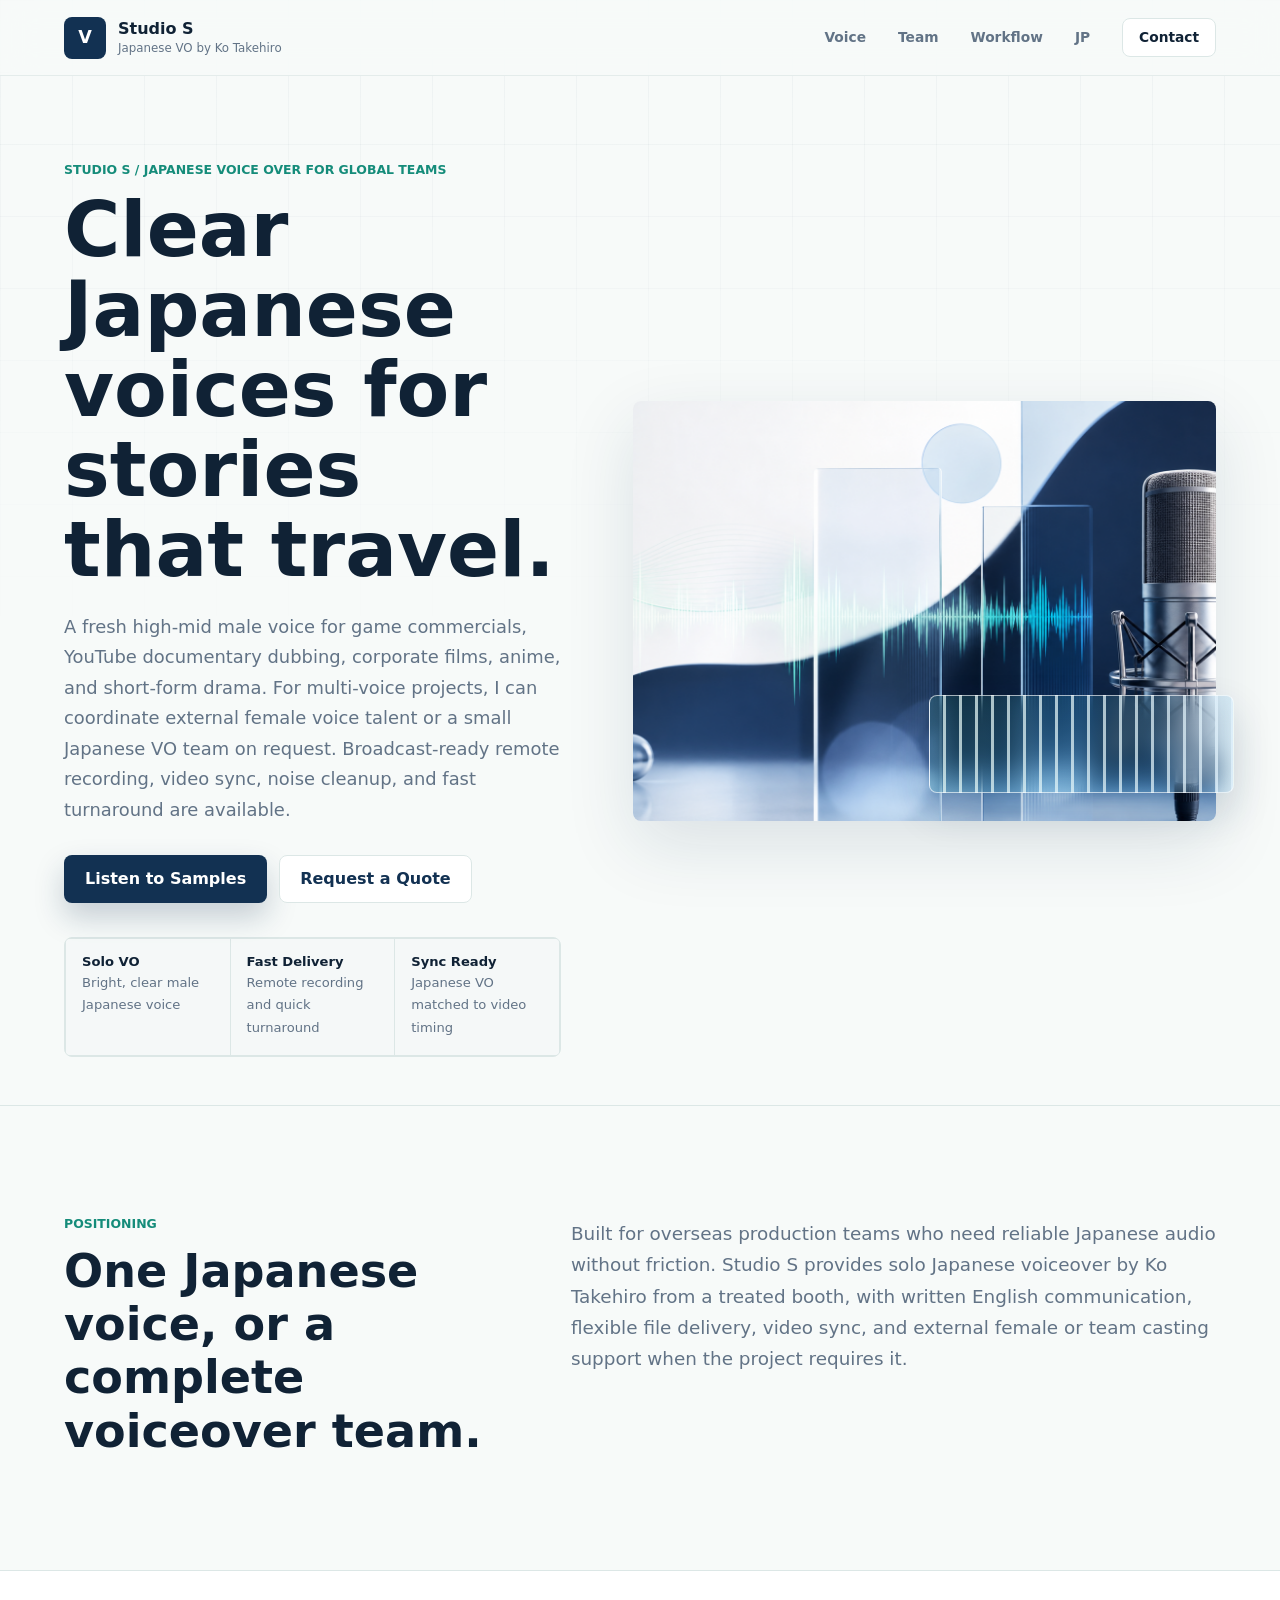
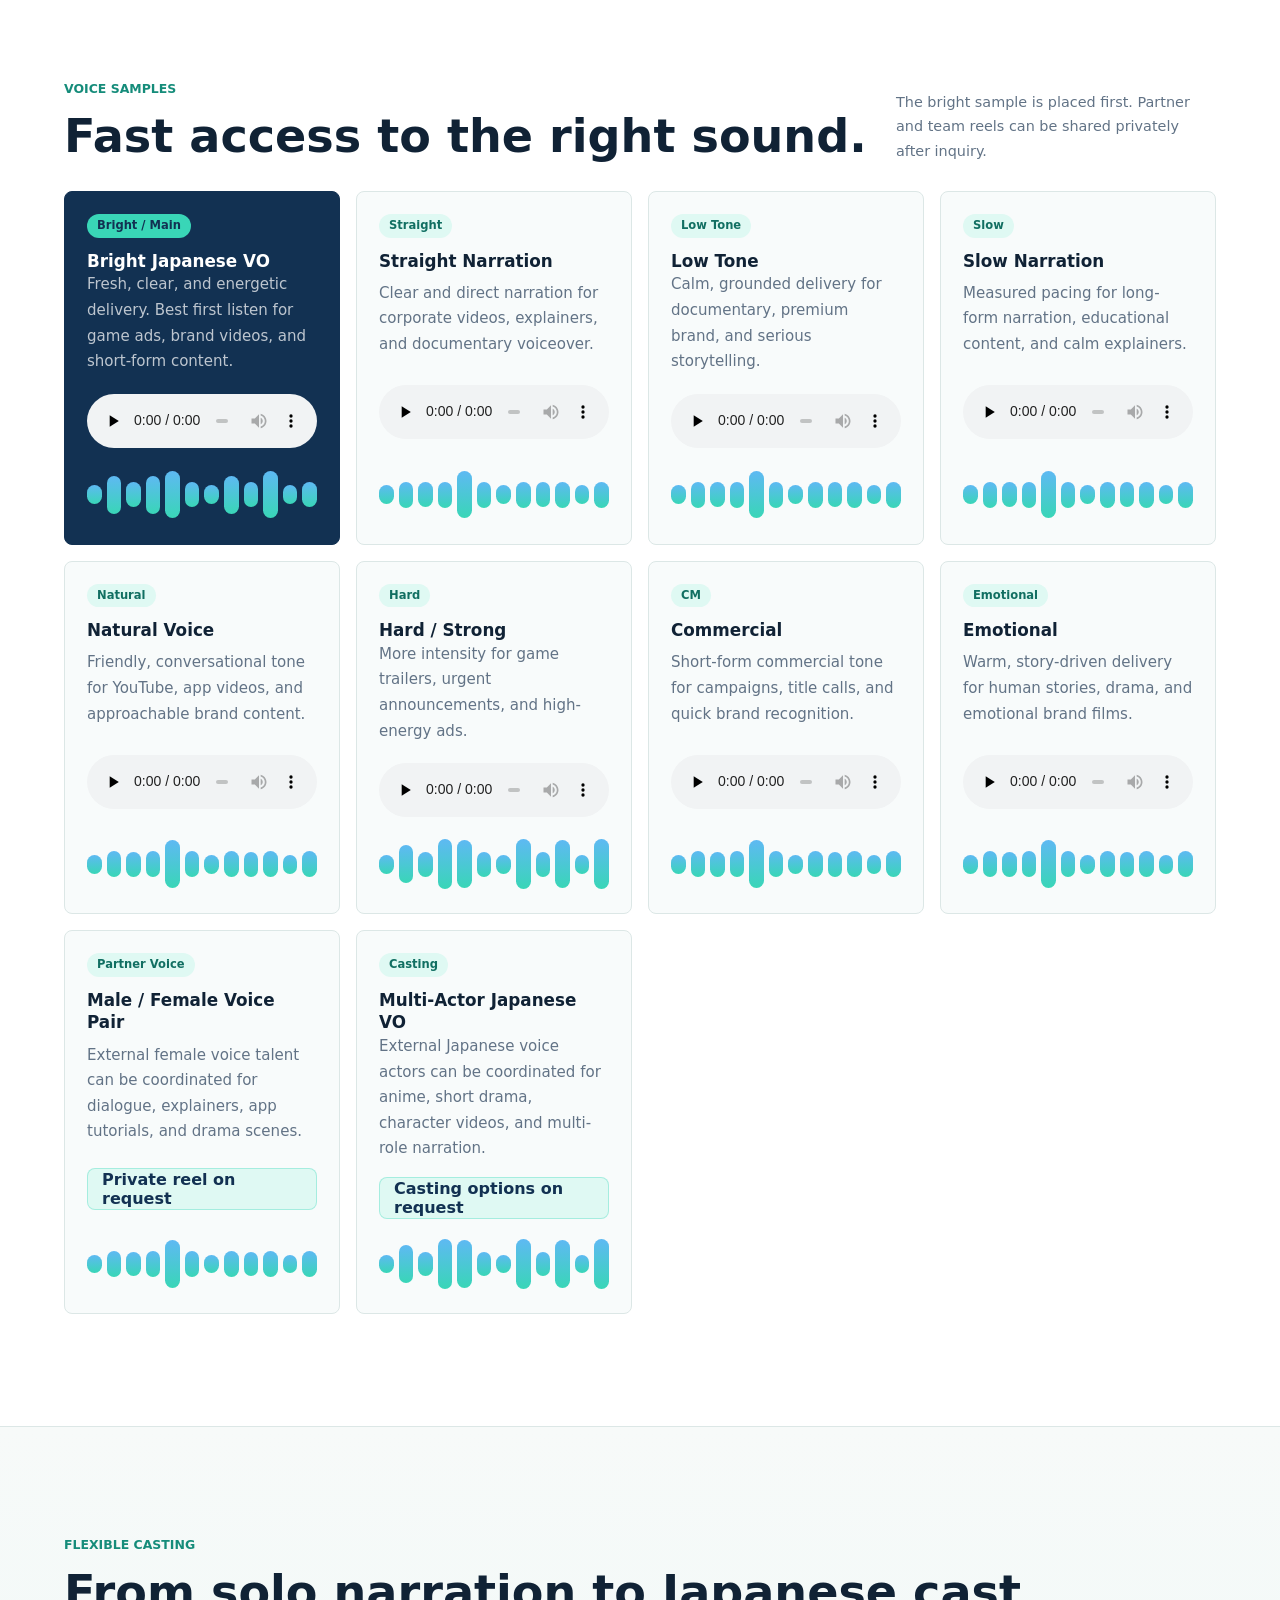
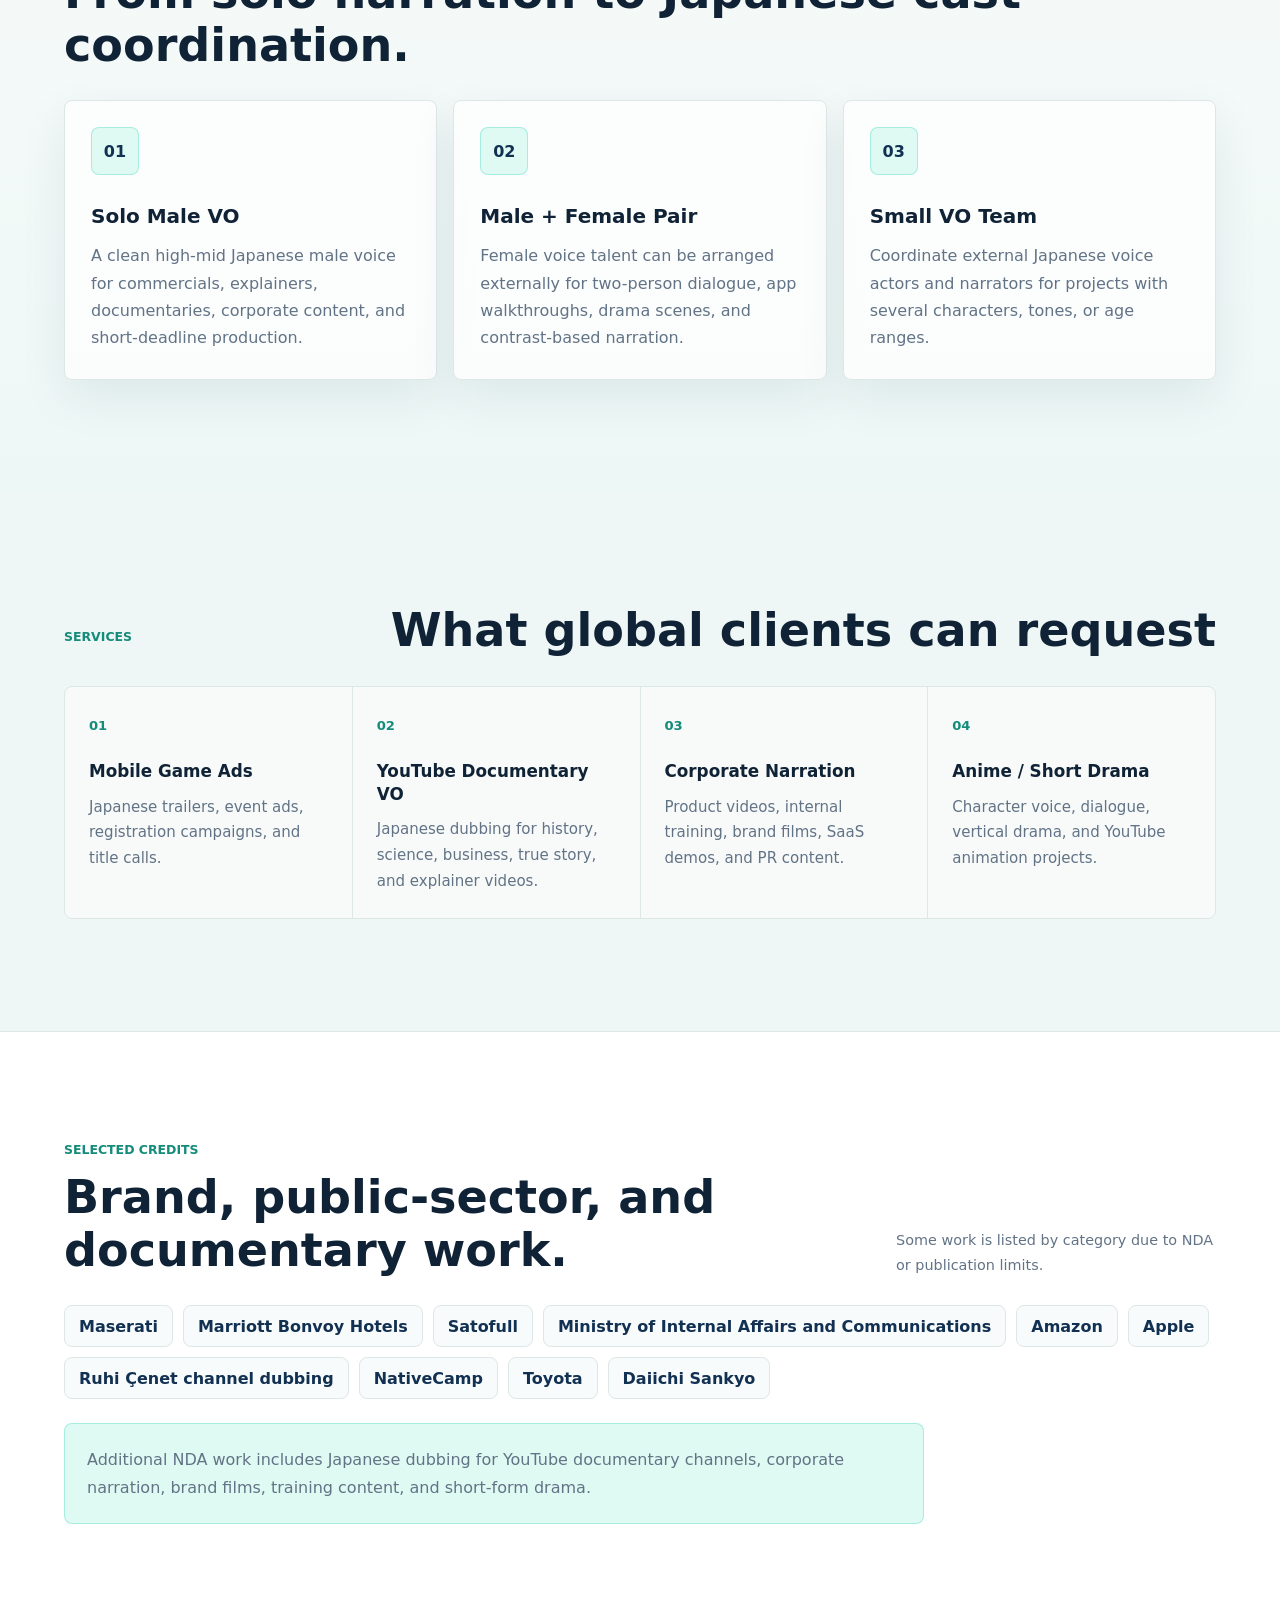
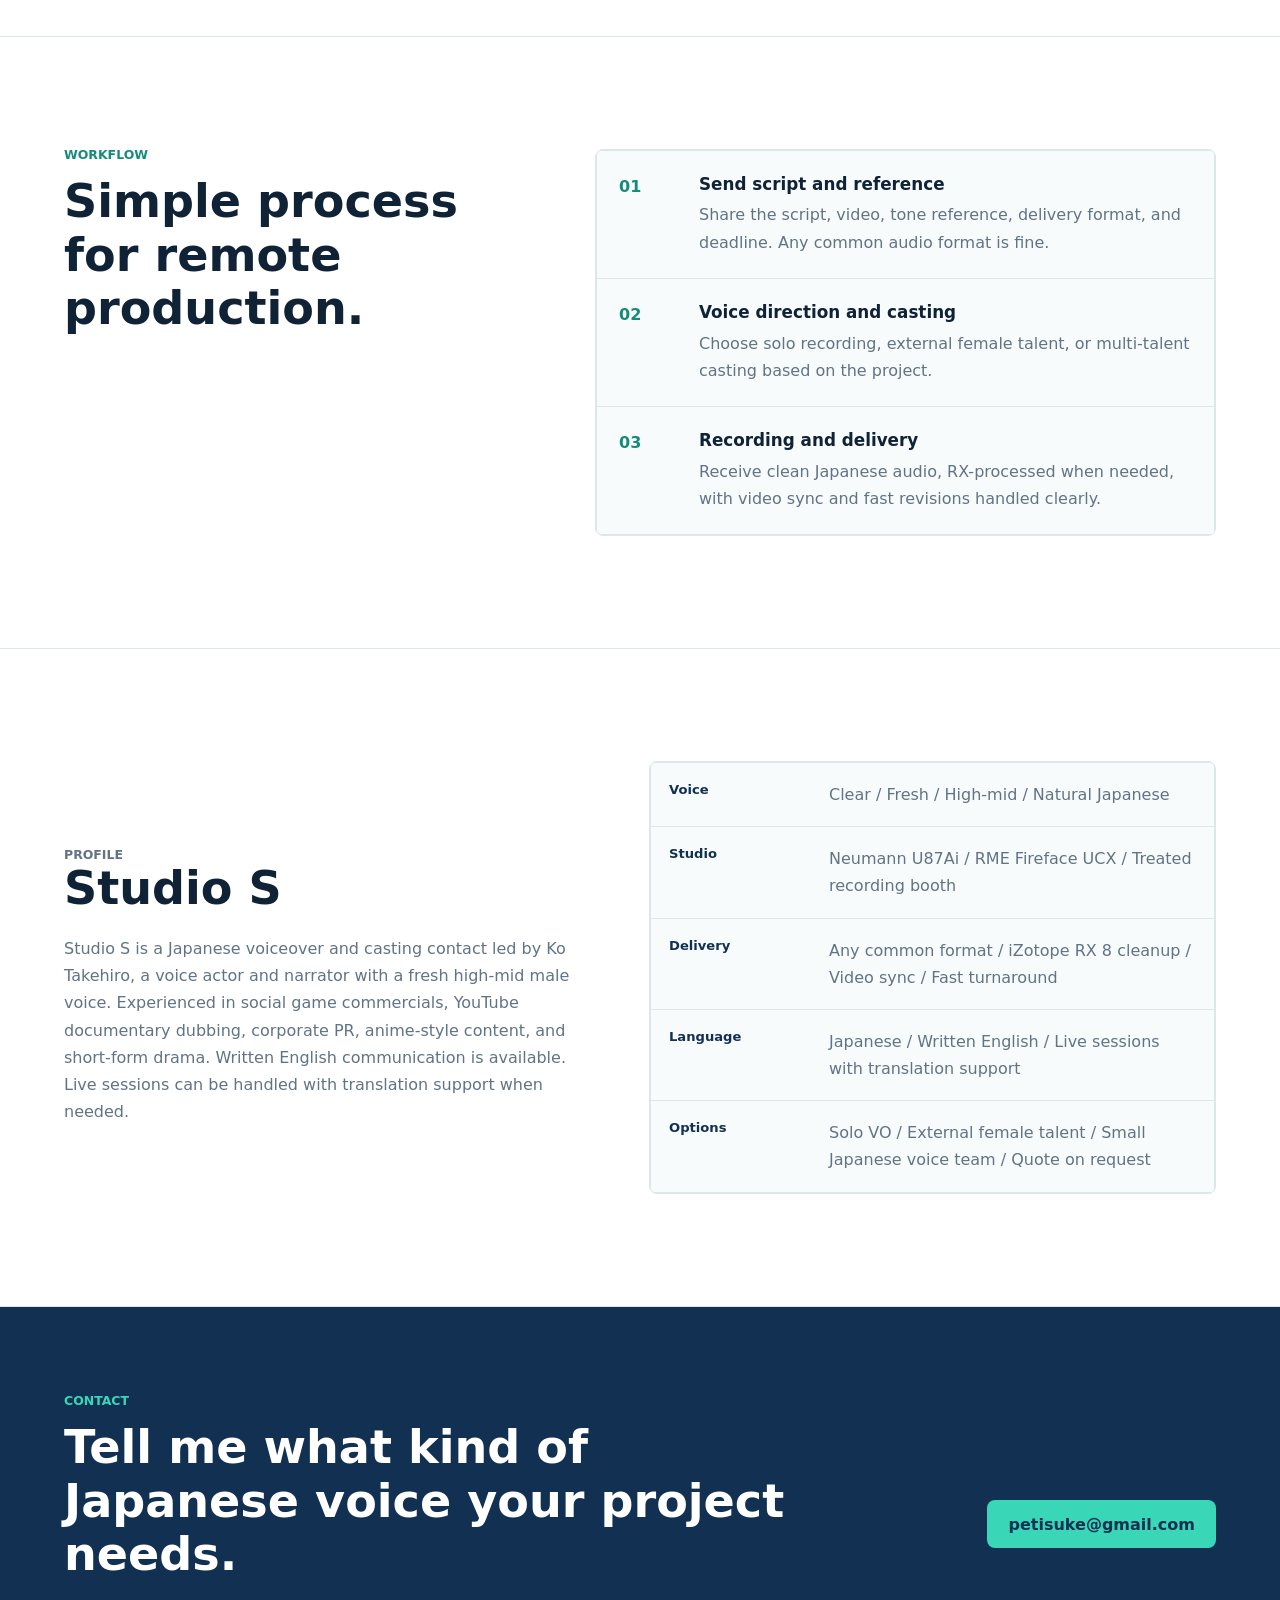
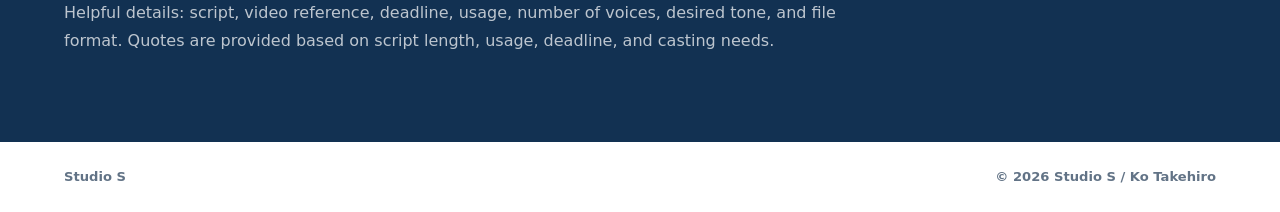
==== index.html @ f8cdcef1 "Add SEO foundation and make English homepage" ====
<!doctype html>
<html lang="en">
  <head>
    <meta charset="utf-8" />
    <meta name="viewport" content="width=device-width, initial-scale=1" />
    <title>Studio S | Japanese Voice Over, Narration & Dubbing by Ko Takehiro</title>
    <meta
      name="description"
      content="Studio S provides Japanese voice over, narration, dubbing, video sync, remote recording, and external casting support led by Ko Takehiro."
    />
    <link rel="canonical" href="https://petisuke.github.io/Studio-S/" />
    <link rel="alternate" hreflang="en" href="https://petisuke.github.io/Studio-S/" />
    <link rel="alternate" hreflang="ja" href="https://petisuke.github.io/Studio-S/ja.html" />
    <link rel="alternate" hreflang="x-default" href="https://petisuke.github.io/Studio-S/" />
    <meta property="og:type" content="website" />
    <meta property="og:site_name" content="Studio S" />
    <meta property="og:title" content="Studio S | Japanese Voice Over, Narration & Dubbing" />
    <meta property="og:description" content="Japanese voice over, documentary dubbing, corporate narration, video sync, fast turnaround, and casting support led by Ko Takehiro." />
    <meta property="og:url" content="https://petisuke.github.io/Studio-S/" />
    <meta property="og:image" content="https://petisuke.github.io/Studio-S/assets/hero-voice.png" />
    <meta name="twitter:card" content="summary_large_image" />
    <script type="application/ld+json">
      {
        "@context": "https://schema.org",
        "@graph": [
          {
            "@type": "Organization",
            "@id": "https://petisuke.github.io/Studio-S/#organization",
            "name": "Studio S",
            "url": "https://petisuke.github.io/Studio-S/",
            "email": "petisuke@gmail.com",
            "image": "https://petisuke.github.io/Studio-S/assets/hero-voice.png",
            "founder": {
              "@type": "Person",
              "name": "Ko Takehiro",
              "alternateName": "武弘コウ",
              "jobTitle": "Japanese voice actor and narrator"
            },
            "areaServed": "Worldwide"
          },
          {
            "@type": "Service",
            "@id": "https://petisuke.github.io/Studio-S/#service",
            "name": "Japanese voice over, narration, dubbing, and casting support",
            "provider": {
              "@id": "https://petisuke.github.io/Studio-S/#organization"
            },
            "serviceType": [
              "Japanese voice over",
              "Japanese narration",
              "Japanese dubbing",
              "YouTube documentary dubbing",
              "Corporate narration",
              "Japanese voice casting"
            ],
            "areaServed": "Worldwide",
            "availableChannel": {
              "@type": "ServiceChannel",
              "serviceUrl": "https://petisuke.github.io/Studio-S/#contact"
            }
          }
        ]
      }
    </script>
    <link rel="stylesheet" href="styles.css" />
  </head>
  <body>
    <header class="site-header" aria-label="Site header">
      <a class="brand" href="#top" aria-label="Back to top">
        <span class="brand-mark">V</span>
        <span>
          <span class="brand-name">Studio S</span>
          <span class="brand-role">Japanese VO by Ko Takehiro</span>
        </span>
      </a>
      <nav class="nav" aria-label="Main navigation">
        <a href="#voice">Voice</a>
        <a href="#team">Team</a>
        <a href="#workflow">Workflow</a>
        <a href="ja.html">JP</a>
        <a class="nav-contact" href="#contact">Contact</a>
      </nav>
    </header>

    <main id="top">
      <section class="hero hero-en">
        <div class="hero-copy">
          <p class="eyebrow">Studio S / Japanese Voice Over for Global Teams</p>
          <h1>Clear Japanese voices for stories that travel.</h1>
          <p class="lead">
            A fresh high-mid male voice for game commercials, YouTube documentary
            dubbing, corporate films, anime, and short-form drama. For multi-voice
            projects, I can coordinate external female voice talent or a small
            Japanese VO team on request. Broadcast-ready
            remote recording, video sync, noise cleanup, and fast turnaround are available.
          </p>
          <div class="hero-actions">
            <a class="button primary" href="#voice">Listen to Samples</a>
            <a class="button ghost" href="#contact">Request a Quote</a>
          </div>
          <dl class="hero-stats" aria-label="Core services">
            <div>
              <dt>Solo VO</dt>
              <dd>Bright, clear male Japanese voice</dd>
            </div>
            <div>
              <dt>Fast Delivery</dt>
              <dd>Remote recording and quick turnaround</dd>
            </div>
            <div>
              <dt>Sync Ready</dt>
              <dd>Japanese VO matched to video timing</dd>
            </div>
          </dl>
        </div>
        <div class="hero-visual" aria-label="Abstract voice and video visual">
          <img src="assets/hero-voice.png" alt="" />
        </div>
      </section>

      <section class="section intro" aria-labelledby="intro-en-title">
        <div>
          <p class="section-kicker">Positioning</p>
          <h2 id="intro-en-title">One Japanese voice, or a complete voiceover team.</h2>
        </div>
        <p>
          Built for overseas production teams who need reliable Japanese audio without
          friction. Studio S provides solo Japanese voiceover by Ko Takehiro from a treated booth,
          with written English communication, flexible file delivery, video sync, and
          external female or team casting support when the project requires it.
        </p>
      </section>

      <section class="section voice-section" id="voice" aria-labelledby="voice-en-title">
        <div class="section-heading">
          <div>
            <p class="section-kicker">Voice Samples</p>
            <h2 id="voice-en-title">Fast access to the right sound.</h2>
          </div>
          <p class="section-note">The bright sample is placed first. Partner and team reels can be shared privately after inquiry.</p>
        </div>
        <div class="voice-grid">
          <article class="voice-card featured">
            <div class="voice-card-header">
              <span class="tag">Bright / Main</span>
              <h3>Bright Japanese VO</h3>
            </div>
            <p>Fresh, clear, and energetic delivery. Best first listen for game ads, brand videos, and short-form content.</p>
            <audio controls preload="none" src="assets/audio/voicesample1_bright.mp3"></audio>
            <div class="waveform" aria-hidden="true">
              <span></span><span></span><span></span><span></span><span></span><span></span>
              <span></span><span></span><span></span><span></span><span></span><span></span>
            </div>
          </article>
          <article class="voice-card">
            <div class="voice-card-header">
              <span class="tag">Straight</span>
              <h3>Straight Narration</h3>
            </div>
            <p>Clear and direct narration for corporate videos, explainers, and documentary voiceover.</p>
            <audio controls preload="none" src="assets/audio/voicesample2_straight.mp3"></audio>
            <div class="waveform calm" aria-hidden="true">
              <span></span><span></span><span></span><span></span><span></span><span></span>
              <span></span><span></span><span></span><span></span><span></span><span></span>
            </div>
          </article>
          <article class="voice-card">
            <div class="voice-card-header">
              <span class="tag">Low Tone</span>
              <h3>Low Tone</h3>
            </div>
            <p>Calm, grounded delivery for documentary, premium brand, and serious storytelling.</p>
            <audio controls preload="none" src="assets/audio/voicesample3_low-tone.mp3"></audio>
            <div class="waveform steady" aria-hidden="true">
              <span></span><span></span><span></span><span></span><span></span><span></span>
              <span></span><span></span><span></span><span></span><span></span><span></span>
            </div>
          </article>
          <article class="voice-card">
            <div class="voice-card-header">
              <span class="tag">Slow</span>
              <h3>Slow Narration</h3>
            </div>
            <p>Measured pacing for long-form narration, educational content, and calm explainers.</p>
            <audio controls preload="none" src="assets/audio/voicesample4_slow.mp3"></audio>
            <div class="waveform calm" aria-hidden="true">
              <span></span><span></span><span></span><span></span><span></span><span></span>
              <span></span><span></span><span></span><span></span><span></span><span></span>
            </div>
          </article>
          <article class="voice-card">
            <div class="voice-card-header">
              <span class="tag">Natural</span>
              <h3>Natural Voice</h3>
            </div>
            <p>Friendly, conversational tone for YouTube, app videos, and approachable brand content.</p>
            <audio controls preload="none" src="assets/audio/voicesample5_natural.mp3"></audio>
            <div class="waveform steady" aria-hidden="true">
              <span></span><span></span><span></span><span></span><span></span><span></span>
              <span></span><span></span><span></span><span></span><span></span><span></span>
            </div>
          </article>
          <article class="voice-card">
            <div class="voice-card-header">
              <span class="tag">Hard</span>
              <h3>Hard / Strong</h3>
            </div>
            <p>More intensity for game trailers, urgent announcements, and high-energy ads.</p>
            <audio controls preload="none" src="assets/audio/voicesample6_hard.mp3"></audio>
            <div class="waveform lively" aria-hidden="true">
              <span></span><span></span><span></span><span></span><span></span><span></span>
              <span></span><span></span><span></span><span></span><span></span><span></span>
            </div>
          </article>
          <article class="voice-card">
            <div class="voice-card-header">
              <span class="tag">CM</span>
              <h3>Commercial</h3>
            </div>
            <p>Short-form commercial tone for campaigns, title calls, and quick brand recognition.</p>
            <audio controls preload="none" src="assets/audio/voicesample7_cm.mp3"></audio>
            <div class="waveform steady" aria-hidden="true">
              <span></span><span></span><span></span><span></span><span></span><span></span>
              <span></span><span></span><span></span><span></span><span></span><span></span>
            </div>
          </article>
          <article class="voice-card">
            <div class="voice-card-header">
              <span class="tag">Emotional</span>
              <h3>Emotional</h3>
            </div>
            <p>Warm, story-driven delivery for human stories, drama, and emotional brand films.</p>
            <audio controls preload="none" src="assets/audio/voicesample8_emotional.mp3"></audio>
            <div class="waveform calm" aria-hidden="true">
              <span></span><span></span><span></span><span></span><span></span><span></span>
              <span></span><span></span><span></span><span></span><span></span><span></span>
            </div>
          </article>
          <article class="voice-card">
            <div class="voice-card-header">
              <span class="tag">Partner Voice</span>
              <h3>Male / Female Voice Pair</h3>
            </div>
            <p>External female voice talent can be coordinated for dialogue, explainers, app tutorials, and drama scenes.</p>
            <a class="request-link" href="#contact">Private reel on request</a>
            <div class="waveform steady" aria-hidden="true">
              <span></span><span></span><span></span><span></span><span></span><span></span>
              <span></span><span></span><span></span><span></span><span></span><span></span>
            </div>
          </article>
          <article class="voice-card">
            <div class="voice-card-header">
              <span class="tag">Casting</span>
              <h3>Multi-Actor Japanese VO</h3>
            </div>
            <p>External Japanese voice actors can be coordinated for anime, short drama, character videos, and multi-role narration.</p>
            <a class="request-link" href="#contact">Casting options on request</a>
            <div class="waveform lively" aria-hidden="true">
              <span></span><span></span><span></span><span></span><span></span><span></span>
              <span></span><span></span><span></span><span></span><span></span><span></span>
            </div>
          </article>
        </div>
      </section>

      <section class="section team-section" id="team" aria-labelledby="team-title">
        <div class="section-heading">
          <div>
            <p class="section-kicker">Flexible Casting</p>
            <h2 id="team-title">From solo narration to Japanese cast coordination.</h2>
          </div>
        </div>
        <div class="team-grid">
          <article>
            <span class="team-icon">01</span>
            <h3>Solo Male VO</h3>
            <p>
              A clean high-mid Japanese male voice for commercials, explainers,
              documentaries, corporate content, and short-deadline production.
            </p>
          </article>
          <article>
            <span class="team-icon">02</span>
            <h3>Male + Female Pair</h3>
            <p>
              Female voice talent can be arranged externally for two-person
              dialogue, app walkthroughs, drama scenes, and contrast-based narration.
            </p>
          </article>
          <article>
            <span class="team-icon">03</span>
            <h3>Small VO Team</h3>
            <p>
              Coordinate external Japanese voice actors and narrators for projects
              with several characters, tones, or age ranges.
            </p>
          </article>
        </div>
      </section>

      <section class="section works-section" aria-labelledby="services-title">
        <div class="section-heading">
          <p class="section-kicker">Services</p>
          <h2 id="services-title">What global clients can request</h2>
        </div>
        <div class="works-list">
          <article>
            <span>01</span>
            <h3>Mobile Game Ads</h3>
            <p>Japanese trailers, event ads, registration campaigns, and title calls.</p>
          </article>
          <article>
            <span>02</span>
            <h3>YouTube Documentary VO</h3>
            <p>Japanese dubbing for history, science, business, true story, and explainer videos.</p>
          </article>
          <article>
            <span>03</span>
            <h3>Corporate Narration</h3>
            <p>Product videos, internal training, brand films, SaaS demos, and PR content.</p>
          </article>
          <article>
            <span>04</span>
            <h3>Anime / Short Drama</h3>
            <p>Character voice, dialogue, vertical drama, and YouTube animation projects.</p>
          </article>
        </div>
      </section>

      <section class="section credits-section" aria-labelledby="credits-title">
        <div class="section-heading">
          <div>
            <p class="section-kicker">Selected Credits</p>
            <h2 id="credits-title">Brand, public-sector, and documentary work.</h2>
          </div>
          <p class="section-note">Some work is listed by category due to NDA or publication limits.</p>
        </div>
        <div class="credit-cloud" aria-label="Selected client and project names">
          <span>Maserati</span>
          <span>Marriott Bonvoy Hotels</span>
          <span>Satofull</span>
          <span>Ministry of Internal Affairs and Communications</span>
          <span>Amazon</span>
          <span>Apple</span>
          <span>Ruhi Çenet channel dubbing</span>
          <span>NativeCamp</span>
          <span>Toyota</span>
          <span>Daiichi Sankyo</span>
        </div>
        <div class="nda-note">
          <p>
            Additional NDA work includes Japanese dubbing for YouTube documentary channels,
            corporate narration, brand films, training content, and short-form drama.
          </p>
        </div>
      </section>

      <section class="section workflow-section" id="workflow" aria-labelledby="workflow-title">
        <div>
          <p class="section-kicker">Workflow</p>
          <h2 id="workflow-title">Simple process for remote production.</h2>
        </div>
        <ol class="workflow-list">
          <li>
            <span>01</span>
            <h3>Send script and reference</h3>
            <p>Share the script, video, tone reference, delivery format, and deadline. Any common audio format is fine.</p>
          </li>
          <li>
            <span>02</span>
            <h3>Voice direction and casting</h3>
            <p>Choose solo recording, external female talent, or multi-talent casting based on the project.</p>
          </li>
          <li>
            <span>03</span>
            <h3>Recording and delivery</h3>
            <p>Receive clean Japanese audio, RX-processed when needed, with video sync and fast revisions handled clearly.</p>
          </li>
        </ol>
      </section>

      <section class="section profile-section" id="profile" aria-labelledby="profile-en-title">
        <div class="profile-panel">
          <p class="section-kicker">Profile</p>
          <h2 id="profile-en-title">Studio S</h2>
          <p>
            Studio S is a Japanese voiceover and casting contact led by Ko Takehiro,
            a voice actor and narrator with a fresh high-mid male voice. Experienced
            in social game commercials, YouTube documentary dubbing, corporate PR,
            anime-style content, and short-form drama. Written English communication is available. Live sessions can be handled
            with translation support when needed.
          </p>
        </div>
        <dl class="profile-data">
          <div>
            <dt>Voice</dt>
            <dd>Clear / Fresh / High-mid / Natural Japanese</dd>
          </div>
          <div>
            <dt>Studio</dt>
            <dd>Neumann U87Ai / RME Fireface UCX / Treated recording booth</dd>
          </div>
          <div>
            <dt>Delivery</dt>
            <dd>Any common format / iZotope RX 8 cleanup / Video sync / Fast turnaround</dd>
          </div>
          <div>
            <dt>Language</dt>
            <dd>Japanese / Written English / Live sessions with translation support</dd>
          </div>
          <div>
            <dt>Options</dt>
            <dd>Solo VO / External female talent / Small Japanese voice team / Quote on request</dd>
          </div>
        </dl>
      </section>

      <section class="contact-section" id="contact" aria-labelledby="contact-en-title">
        <div>
          <p class="section-kicker">Contact</p>
          <h2 id="contact-en-title">Tell me what kind of Japanese voice your project needs.</h2>
          <p class="contact-note">
            Helpful details: script, video reference, deadline, usage, number of voices,
            desired tone, and file format. Quotes are provided based on script length,
            usage, deadline, and casting needs.
          </p>
        </div>
        <a class="button primary" href="mailto:petisuke@gmail.com?subject=Voice%20Over%20Inquiry%20from%20Website">petisuke@gmail.com</a>
      </section>
    </main>

    <footer class="footer">
      <span>Studio S</span>
      <span>© 2026 Studio S / Ko Takehiro</span>
    </footer>

    <script src="script.js"></script>
  </body>
</html>
---- styles.css ----
:root {
  --bg: #f7faf9;
  --paper: #ffffff;
  --ink: #102235;
  --muted: #627386;
  --line: #dce7e6;
  --navy: #123152;
  --mint: #39d6b7;
  --mint-soft: #dff9f3;
  --cyan: #5eb9f3;
  --shadow: 0 24px 70px rgba(18, 49, 82, 0.12);
  --radius: 8px;
}

* {
  box-sizing: border-box;
}

html {
  scroll-behavior: smooth;
}

body {
  margin: 0;
  color: var(--ink);
  background: var(--bg);
  font-family: system-ui, -apple-system, BlinkMacSystemFont, "Hiragino Sans", "Yu Gothic", sans-serif;
  line-height: 1.7;
}

body::before {
  position: fixed;
  inset: 0;
  z-index: -1;
  content: "";
  background:
    linear-gradient(90deg, rgba(18, 49, 82, 0.04) 1px, transparent 1px),
    linear-gradient(180deg, rgba(18, 49, 82, 0.04) 1px, transparent 1px);
  background-size: 72px 72px;
  mask-image: linear-gradient(to bottom, black, transparent 72%);
}

a {
  color: inherit;
  text-decoration: none;
}

button,
a {
  -webkit-tap-highlight-color: transparent;
}

.site-header {
  position: sticky;
  top: 0;
  z-index: 10;
  display: flex;
  align-items: center;
  justify-content: space-between;
  gap: 24px;
  min-height: 76px;
  padding: 14px clamp(20px, 5vw, 64px);
  background: rgba(247, 250, 249, 0.82);
  border-bottom: 1px solid rgba(220, 231, 230, 0.75);
  backdrop-filter: blur(18px);
}

.brand {
  display: inline-flex;
  align-items: center;
  gap: 12px;
  min-width: 210px;
}

.brand-mark {
  display: grid;
  width: 42px;
  height: 42px;
  place-items: center;
  color: var(--paper);
  background: var(--navy);
  border-radius: var(--radius);
  font: 700 1.1rem/1 system-ui, sans-serif;
}

.brand-name,
.brand-role {
  display: block;
  line-height: 1.2;
}

.brand-name {
  font-weight: 800;
  letter-spacing: 0;
}

.brand-role {
  margin-top: 3px;
  color: var(--muted);
  font: 500 0.74rem/1.2 system-ui, sans-serif;
}

.nav {
  display: flex;
  align-items: center;
  gap: clamp(14px, 3vw, 32px);
  color: var(--muted);
  font: 600 0.86rem/1 system-ui, sans-serif;
}

.nav a {
  transition: color 160ms ease;
}

.nav a:hover {
  color: var(--ink);
}

.nav-contact {
  padding: 12px 16px;
  color: var(--ink);
  background: var(--paper);
  border: 1px solid var(--line);
  border-radius: var(--radius);
}

.hero {
  display: grid;
  grid-template-columns: minmax(0, 0.92fr) minmax(360px, 1.08fr);
  gap: clamp(32px, 6vw, 72px);
  align-items: center;
  min-height: calc(100svh - 76px);
  padding: clamp(40px, 7vw, 88px) clamp(20px, 5vw, 64px) 48px;
}

.hero-copy {
  max-width: 680px;
}

.eyebrow,
.section-kicker {
  margin: 0 0 14px;
  color: #158c7a;
  font: 700 0.78rem/1 system-ui, sans-serif;
  letter-spacing: 0;
  text-transform: uppercase;
}

h1,
h2,
h3,
p {
  margin-top: 0;
}

h1 {
  max-width: 10em;
  margin-bottom: 22px;
  font-size: clamp(2.6rem, 6vw, 5.9rem);
  font-weight: 800;
  line-height: 1.04;
}

h2 {
  margin-bottom: 0;
  font-size: clamp(1.75rem, 3.6vw, 3.35rem);
  font-weight: 800;
  line-height: 1.16;
}

h3 {
  margin-bottom: 0;
  font-size: 1.05rem;
  line-height: 1.35;
}

.lead {
  max-width: 620px;
  margin-bottom: 30px;
  color: var(--muted);
  font-size: clamp(1rem, 1.6vw, 1.12rem);
}

.hero-actions {
  display: flex;
  flex-wrap: wrap;
  gap: 12px;
  margin-bottom: 34px;
}

.button {
  display: inline-flex;
  align-items: center;
  justify-content: center;
  min-height: 48px;
  padding: 0 20px;
  border: 1px solid transparent;
  border-radius: var(--radius);
  font-weight: 800;
  line-height: 1.2;
}

.button.primary {
  color: var(--paper);
  background: var(--navy);
  box-shadow: 0 14px 30px rgba(18, 49, 82, 0.22);
}

.button.ghost {
  color: var(--navy);
  background: var(--paper);
  border-color: var(--line);
}

.hero-stats {
  display: grid;
  grid-template-columns: repeat(3, minmax(0, 1fr));
  gap: 1px;
  max-width: 620px;
  padding: 1px;
  margin: 0;
  overflow: hidden;
  background: var(--line);
  border: 1px solid var(--line);
  border-radius: var(--radius);
}

.hero-stats div {
  padding: 16px;
  background: rgba(255, 255, 255, 0.72);
}

.hero-stats dt {
  margin-bottom: 4px;
  font: 700 0.82rem/1 system-ui, sans-serif;
}

.hero-stats dd {
  margin: 0;
  color: var(--muted);
  font-size: 0.82rem;
}

.hero-visual {
  position: relative;
  min-height: 420px;
}

.hero-visual img {
  display: block;
  width: 100%;
  min-height: 420px;
  object-fit: cover;
  border-radius: var(--radius);
  box-shadow: var(--shadow);
}

.hero-visual::after {
  position: absolute;
  right: -18px;
  bottom: 28px;
  width: min(52%, 320px);
  height: 96px;
  content: "";
  background:
    linear-gradient(90deg, rgba(57, 214, 183, 0.12), rgba(94, 185, 243, 0.18)),
    repeating-linear-gradient(90deg, transparent 0 13px, rgba(255, 255, 255, 0.72) 13px 16px);
  border: 1px solid rgba(255, 255, 255, 0.62);
  border-radius: var(--radius);
  box-shadow: 0 18px 40px rgba(18, 49, 82, 0.16);
  backdrop-filter: blur(12px);
}

.section {
  padding: clamp(56px, 9vw, 112px) clamp(20px, 5vw, 64px);
}

.intro {
  display: grid;
  grid-template-columns: minmax(0, 0.8fr) minmax(0, 1.2fr);
  gap: clamp(24px, 6vw, 80px);
  align-items: start;
  border-top: 1px solid var(--line);
}

.intro p:last-child {
  margin: 0;
  color: var(--muted);
  font-size: clamp(1rem, 1.7vw, 1.15rem);
}

.section-heading {
  display: flex;
  align-items: end;
  justify-content: space-between;
  gap: 24px;
  margin-bottom: 28px;
}

.section-note {
  max-width: 320px;
  margin: 0;
  color: var(--muted);
  font-size: 0.9rem;
}

.voice-section {
  background: var(--paper);
  border-block: 1px solid var(--line);
}

.voice-grid {
  display: grid;
  grid-template-columns: repeat(4, minmax(0, 1fr));
  gap: 16px;
}

.voice-card {
  display: flex;
  min-height: 310px;
  flex-direction: column;
  justify-content: space-between;
  padding: 22px;
  background: #f8fbfb;
  border: 1px solid var(--line);
  border-radius: var(--radius);
}

.voice-card.featured {
  color: var(--paper);
  background: var(--navy);
  border-color: var(--navy);
}

.voice-card p {
  color: var(--muted);
  font-size: 0.94rem;
}

.voice-card.featured p {
  color: rgba(255, 255, 255, 0.72);
}

.voice-card audio {
  width: 100%;
  min-height: 42px;
  margin: 4px 0 2px;
}

.voice-card-header {
  display: grid;
  gap: 12px;
}

.tag {
  width: fit-content;
  padding: 6px 10px;
  color: #116f62;
  background: var(--mint-soft);
  border-radius: 999px;
  font: 700 0.72rem/1 system-ui, sans-serif;
}

.voice-card.featured .tag {
  color: var(--navy);
  background: var(--mint);
}

.play-button {
  display: inline-flex;
  align-items: center;
  gap: 10px;
  width: fit-content;
  min-height: 42px;
  padding: 0 14px;
  color: var(--ink);
  background: var(--paper);
  border: 1px solid var(--line);
  border-radius: var(--radius);
  cursor: pointer;
  font: 800 0.88rem/1 system-ui, sans-serif;
}

.request-link {
  display: inline-flex;
  align-items: center;
  width: fit-content;
  min-height: 42px;
  padding: 0 14px;
  color: var(--navy);
  background: var(--mint-soft);
  border: 1px solid rgba(57, 214, 183, 0.35);
  border-radius: var(--radius);
  font-weight: 800;
  line-height: 1.2;
}

.voice-card.featured .play-button {
  color: var(--paper);
  background: rgba(255, 255, 255, 0.12);
  border-color: rgba(255, 255, 255, 0.24);
}

.voice-card.featured .request-link.light {
  color: var(--navy);
  background: var(--mint);
  border-color: var(--mint);
}

.play-icon {
  width: 0;
  height: 0;
  border-top: 7px solid transparent;
  border-bottom: 7px solid transparent;
  border-left: 11px solid currentColor;
}

.play-button.is-playing .play-icon {
  width: 11px;
  height: 14px;
  border: 0;
  background: linear-gradient(90deg, currentColor 0 35%, transparent 35% 65%, currentColor 65%);
}

.waveform {
  display: grid;
  grid-template-columns: repeat(12, 1fr);
  gap: 5px;
  align-items: center;
  height: 54px;
  margin-top: 18px;
}

.waveform span {
  display: block;
  height: 35%;
  background: linear-gradient(180deg, var(--cyan), var(--mint));
  border-radius: 999px;
}

.waveform span:nth-child(2n) {
  height: 70%;
}

.waveform span:nth-child(3n) {
  height: 46%;
}

.waveform span:nth-child(5n) {
  height: 88%;
}

.waveform.calm span:nth-child(2n),
.waveform.steady span:nth-child(2n) {
  height: 48%;
}

.waveform.lively span:nth-child(4n) {
  height: 92%;
}

.works-section {
  background: #eef7f5;
}

.works-list {
  display: grid;
  grid-template-columns: repeat(4, minmax(0, 1fr));
  gap: 1px;
  overflow: hidden;
  border: 1px solid var(--line);
  border-radius: var(--radius);
  background: var(--line);
}

.works-list article {
  min-height: 230px;
  padding: 24px;
  background: rgba(255, 255, 255, 0.78);
}

.works-list span {
  color: #158c7a;
  font: 700 0.82rem/1 system-ui, sans-serif;
}

.works-list h3 {
  margin: 22px 0 12px;
}

.works-list p {
  margin-bottom: 0;
  color: var(--muted);
  font-size: 0.94rem;
}

.credits-section {
  background: var(--paper);
  border-top: 1px solid var(--line);
}

.credit-cloud {
  display: flex;
  flex-wrap: wrap;
  gap: 10px;
}

.credit-cloud span {
  display: inline-flex;
  align-items: center;
  min-height: 42px;
  padding: 0 14px;
  color: var(--navy);
  background: #f8fbfb;
  border: 1px solid var(--line);
  border-radius: var(--radius);
  font-weight: 800;
}

.nda-note {
  max-width: 860px;
  margin-top: 24px;
  padding: 22px;
  background: var(--mint-soft);
  border: 1px solid rgba(57, 214, 183, 0.35);
  border-radius: var(--radius);
}

.nda-note p {
  margin-bottom: 0;
  color: var(--muted);
}

.team-section {
  background: linear-gradient(180deg, var(--bg), #edf8f6);
}

.team-grid {
  display: grid;
  grid-template-columns: repeat(3, minmax(0, 1fr));
  gap: 16px;
}

.team-grid article {
  min-height: 280px;
  padding: 26px;
  background: rgba(255, 255, 255, 0.78);
  border: 1px solid var(--line);
  border-radius: var(--radius);
  box-shadow: 0 18px 48px rgba(18, 49, 82, 0.08);
}

.team-icon {
  display: grid;
  width: 48px;
  height: 48px;
  margin-bottom: 28px;
  place-items: center;
  color: var(--navy);
  background: var(--mint-soft);
  border: 1px solid rgba(57, 214, 183, 0.35);
  border-radius: var(--radius);
  font-weight: 800;
}

.team-grid h3 {
  margin-bottom: 12px;
  font-size: 1.25rem;
}

.team-grid p {
  margin-bottom: 0;
  color: var(--muted);
}

.workflow-section {
  display: grid;
  grid-template-columns: minmax(0, 0.85fr) minmax(0, 1.15fr);
  gap: clamp(28px, 6vw, 72px);
  align-items: start;
  background: var(--paper);
  border-top: 1px solid var(--line);
}

.workflow-list {
  display: grid;
  gap: 1px;
  padding: 1px;
  margin: 0;
  overflow: hidden;
  list-style: none;
  background: var(--line);
  border: 1px solid var(--line);
  border-radius: var(--radius);
}

.workflow-list li {
  display: grid;
  grid-template-columns: 58px minmax(0, 1fr);
  column-gap: 22px;
  padding: 22px;
  background: #f8fbfb;
}

.workflow-list span {
  grid-row: span 2;
  color: #158c7a;
  font-weight: 800;
}

.workflow-list h3 {
  margin-bottom: 6px;
}

.workflow-list p {
  margin-bottom: 0;
  color: var(--muted);
}

.profile-section {
  display: grid;
  grid-template-columns: minmax(0, 0.95fr) minmax(0, 1.05fr);
  gap: clamp(24px, 6vw, 72px);
  align-items: center;
  background: var(--paper);
  border-block: 1px solid var(--line);
}

.profile-panel p {
  max-width: 620px;
  margin-top: 20px;
  margin-bottom: 0;
  color: var(--muted);
}

.profile-data {
  display: grid;
  gap: 1px;
  padding: 1px;
  margin: 0;
  overflow: hidden;
  background: var(--line);
  border: 1px solid var(--line);
  border-radius: var(--radius);
}

.profile-data div {
  display: grid;
  grid-template-columns: 140px minmax(0, 1fr);
  gap: 20px;
  padding: 18px;
  background: #f8fbfb;
}

.profile-data dt {
  color: var(--navy);
  font: 700 0.82rem/1.4 system-ui, sans-serif;
}

.profile-data dd {
  margin: 0;
  color: var(--muted);
}

.contact-section {
  display: flex;
  align-items: center;
  justify-content: space-between;
  gap: 28px;
  padding: clamp(48px, 8vw, 88px) clamp(20px, 5vw, 64px);
  color: var(--paper);
  background: var(--navy);
}

.contact-section .section-kicker {
  color: var(--mint);
}

.contact-section h2 {
  max-width: 760px;
}

.contact-note {
  max-width: 780px;
  margin: 18px 0 0;
  color: rgba(255, 255, 255, 0.72);
}

.contact-section .button.primary {
  color: var(--navy);
  background: var(--mint);
  box-shadow: none;
}

.footer {
  display: flex;
  justify-content: space-between;
  gap: 20px;
  padding: 26px clamp(20px, 5vw, 64px);
  color: var(--muted);
  background: var(--paper);
  font: 600 0.82rem/1.4 system-ui, sans-serif;
}

@media (max-width: 1040px) {
  .hero,
  .intro,
  .profile-section,
  .workflow-section {
    grid-template-columns: 1fr;
  }

  .hero {
    min-height: auto;
  }

  .voice-grid,
  .works-list,
  .team-grid {
    grid-template-columns: repeat(2, minmax(0, 1fr));
  }
}

@media (max-width: 720px) {
  .site-header {
    position: static;
    align-items: flex-start;
    flex-direction: column;
    gap: 16px;
  }

  .nav {
    width: 100%;
    justify-content: space-between;
    gap: 10px;
    overflow-x: auto;
    padding-bottom: 2px;
  }

  .nav a {
    white-space: nowrap;
  }

  .hero {
    padding-top: 32px;
  }

  h1 {
    max-width: none;
  }

  .hero-stats,
  .voice-grid,
  .works-list,
  .team-grid {
    grid-template-columns: 1fr;
  }

  .hero-visual,
  .hero-visual img {
    min-height: 300px;
  }

  .hero-visual::after {
    right: 14px;
    bottom: 14px;
    width: 62%;
    height: 72px;
  }

  .section-heading,
  .contact-section,
  .footer {
    align-items: flex-start;
    flex-direction: column;
  }

  .profile-data div {
    grid-template-columns: 1fr;
    gap: 8px;
  }

  .workflow-list li {
    grid-template-columns: 1fr;
    gap: 10px;
  }

  .workflow-list span {
    grid-row: auto;
  }
}
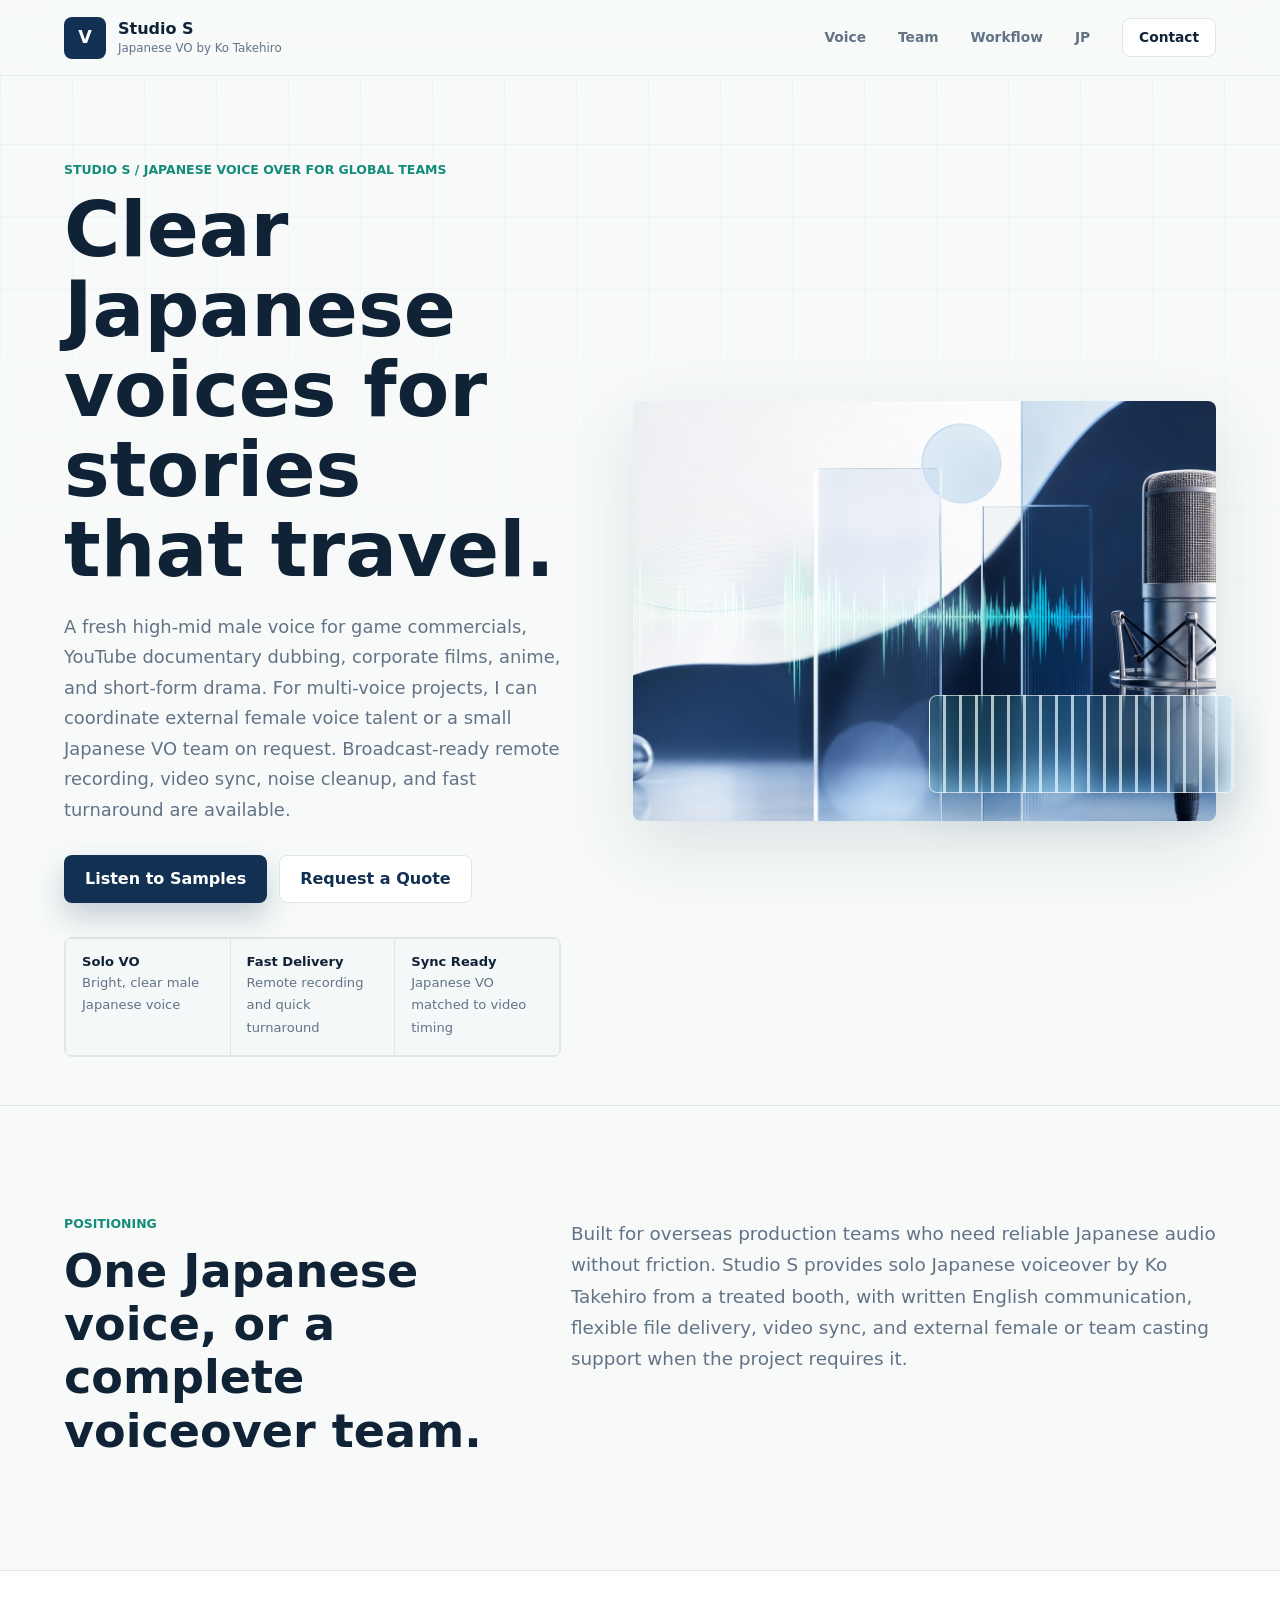
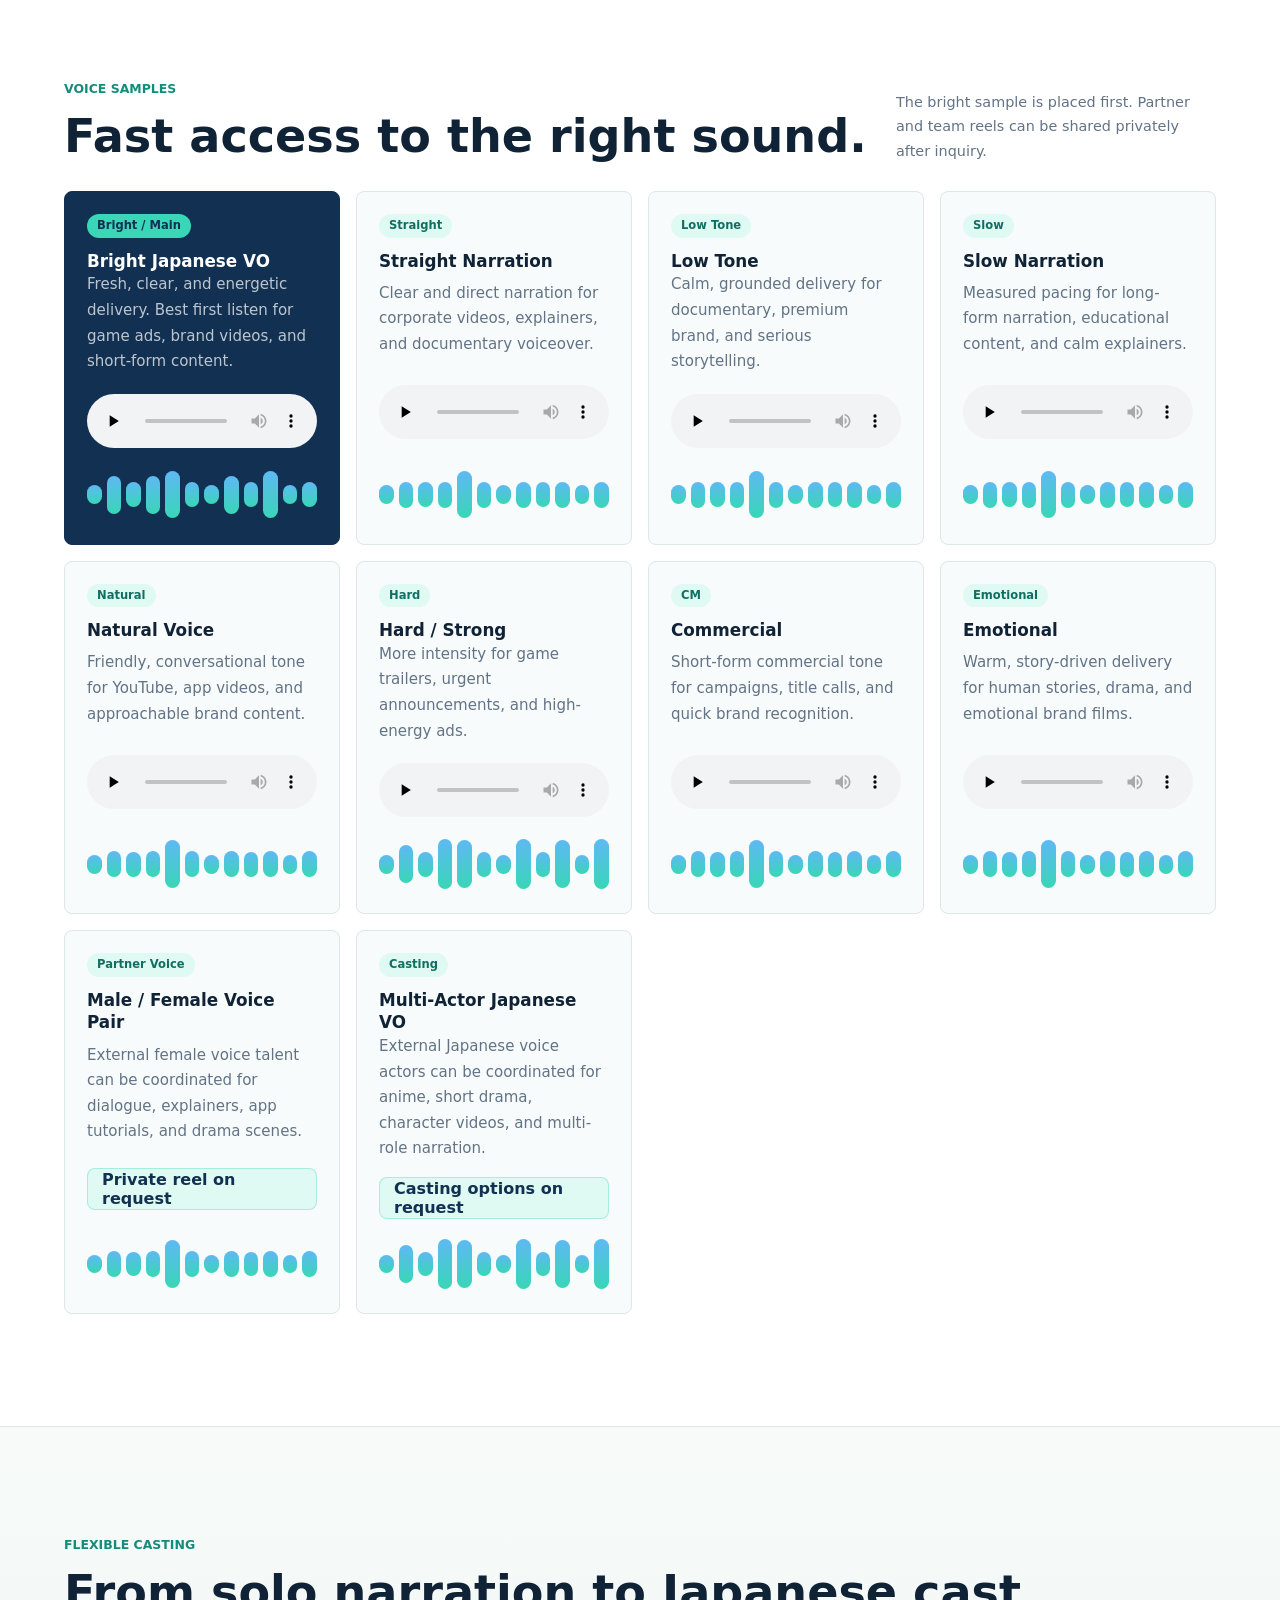
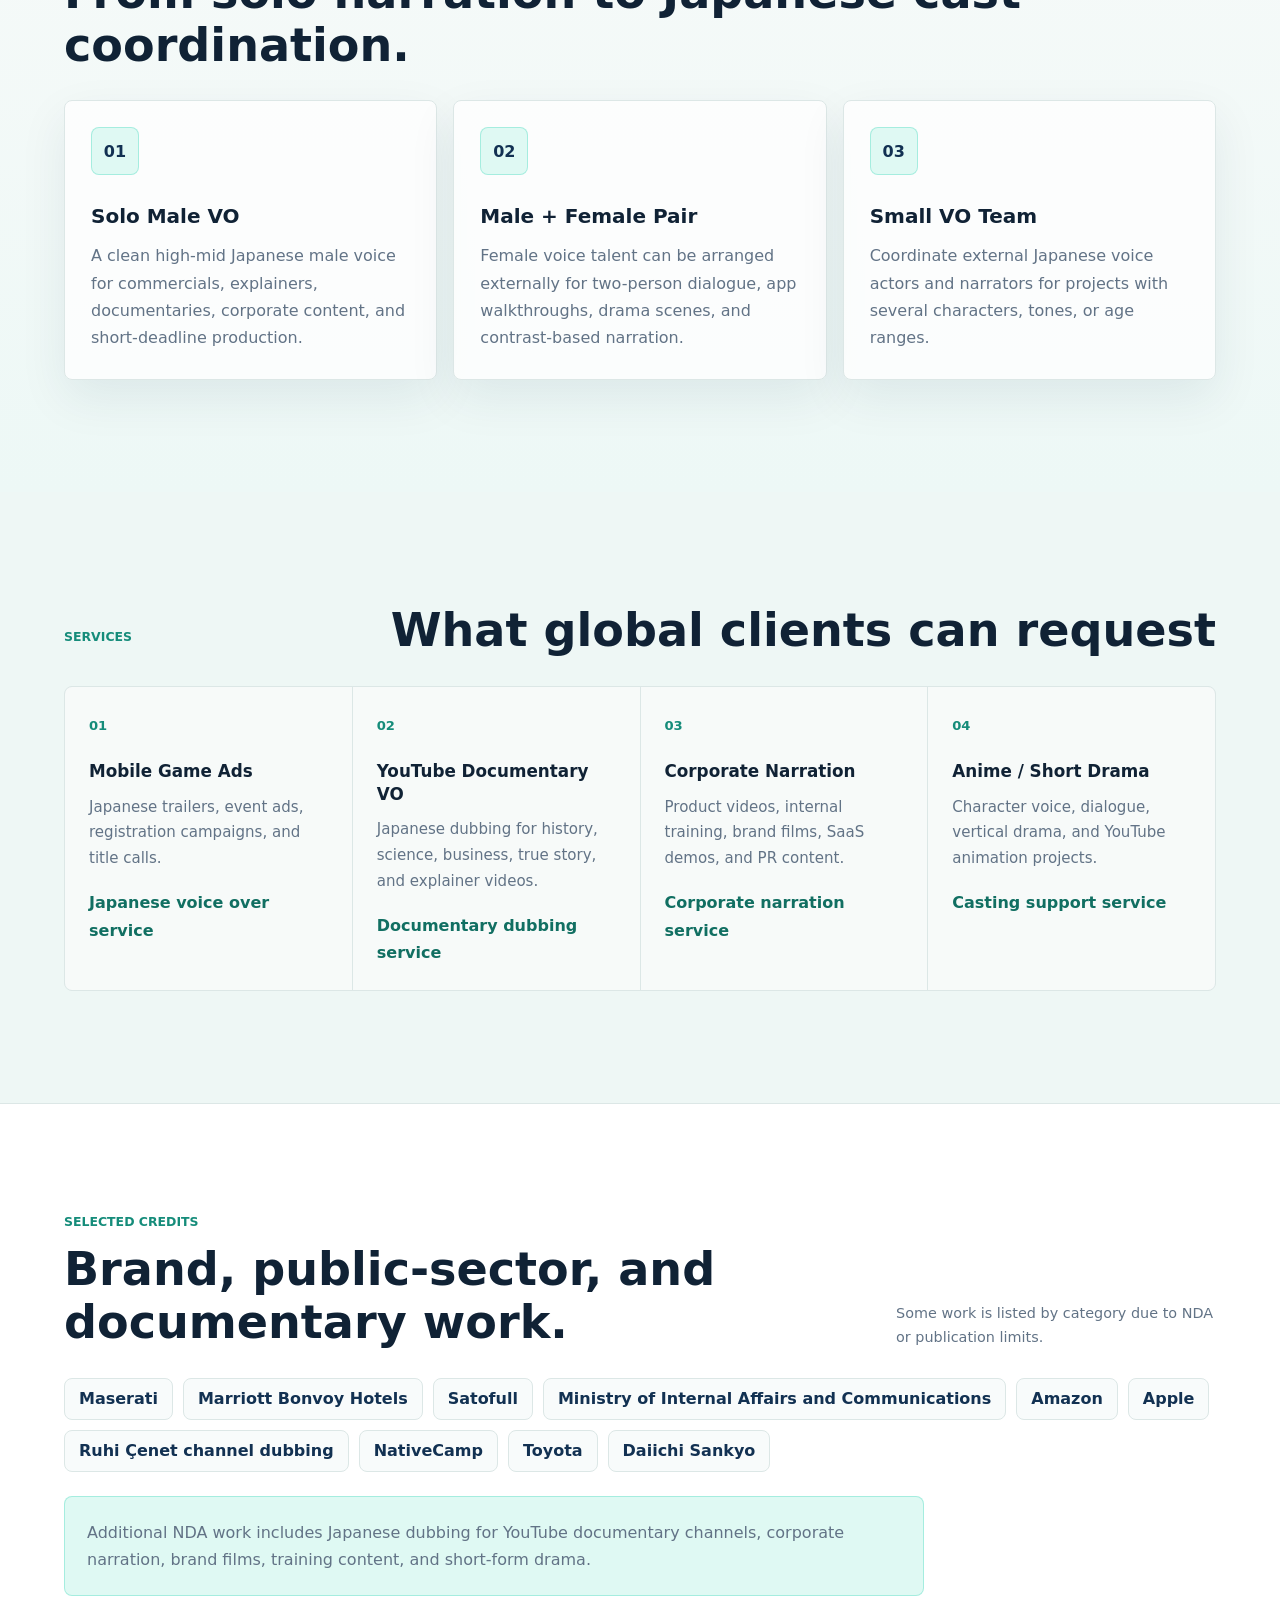
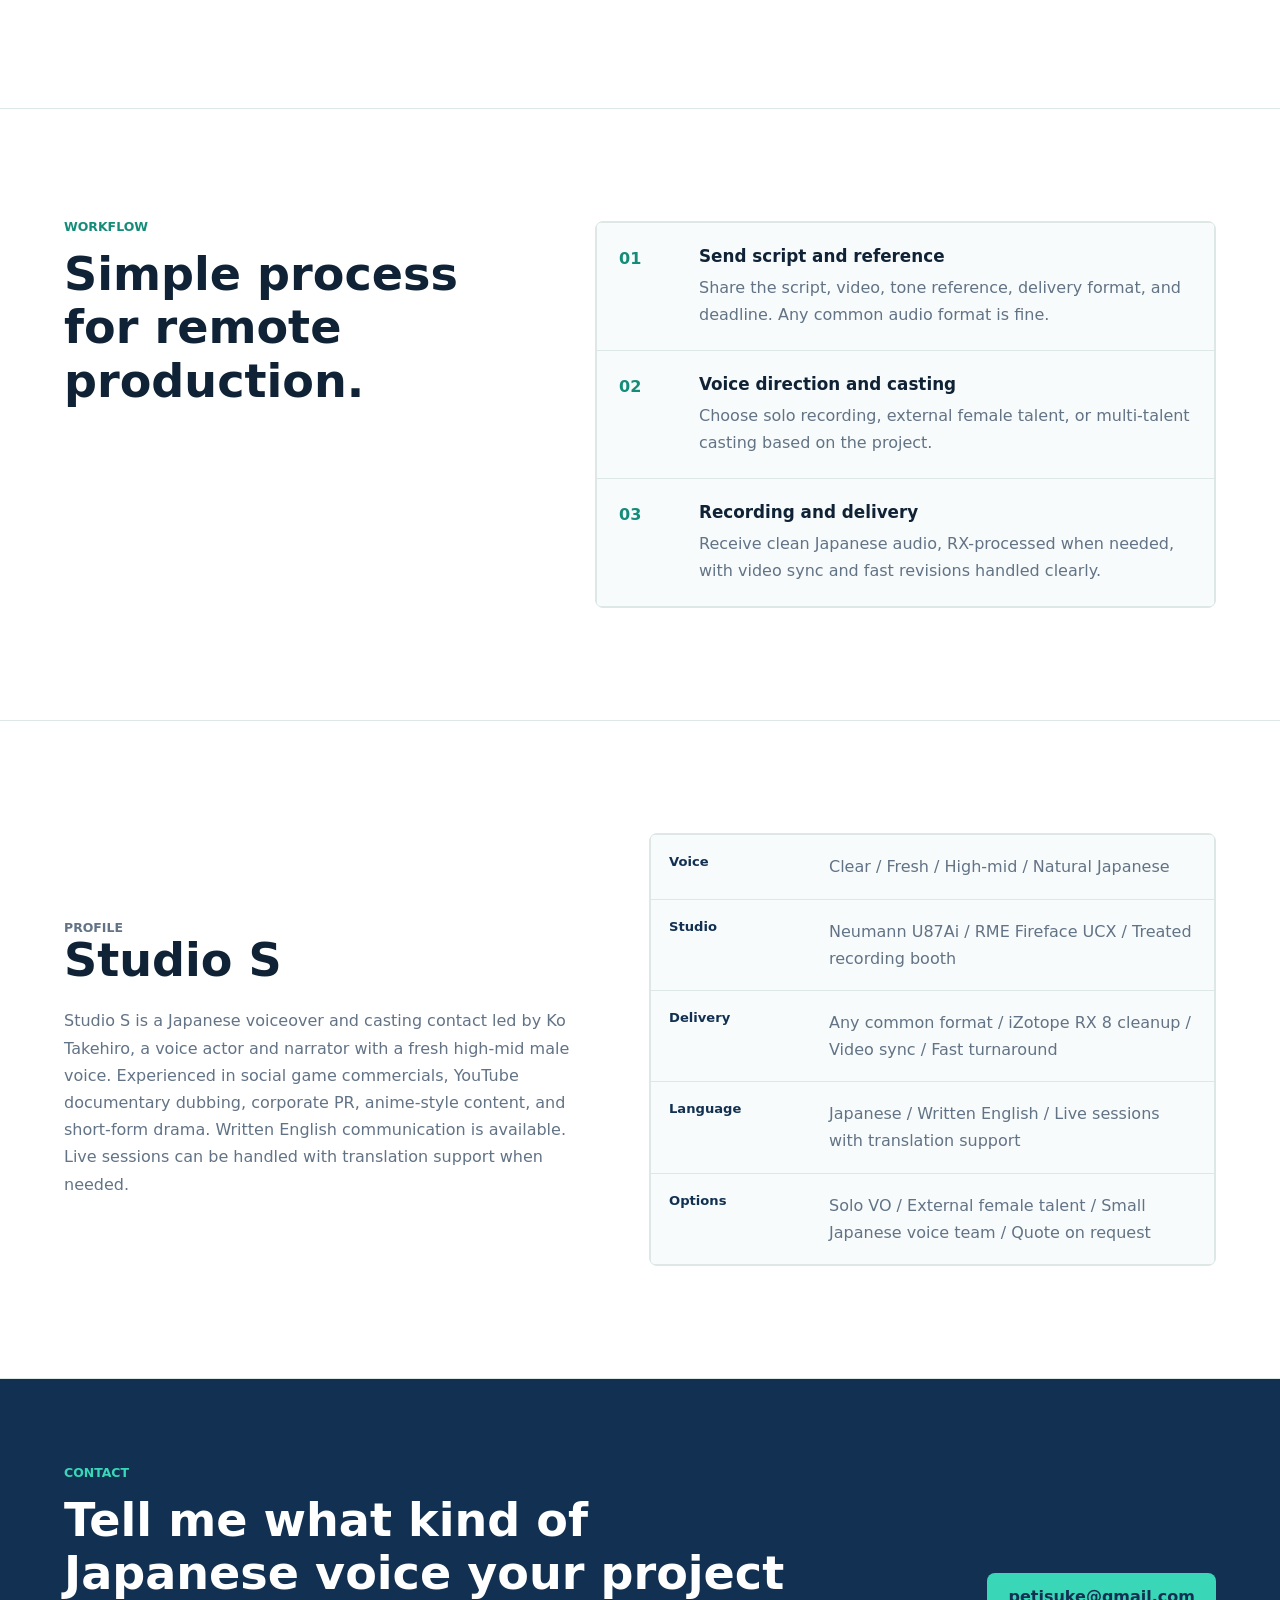
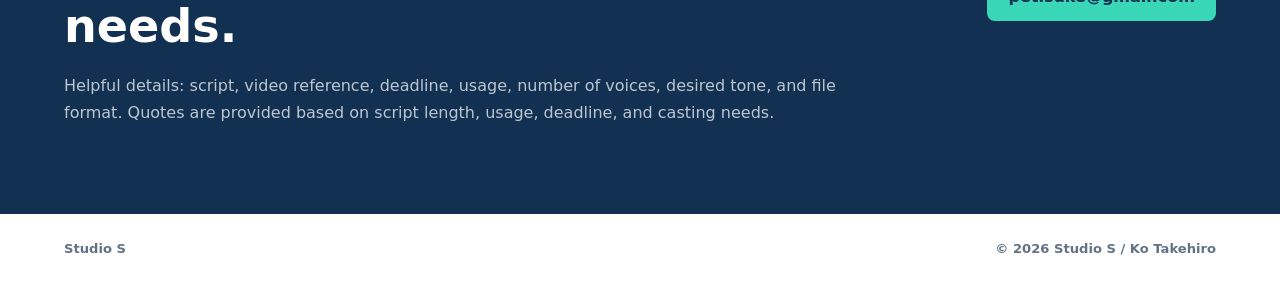
==== commit ec09b929: "Add SEO service pages" ====
--- a/index.html
+++ b/index.html
@@ -308,21 +308,25 @@
             <span>01</span>
             <h3>Mobile Game Ads</h3>
             <p>Japanese trailers, event ads, registration campaigns, and title calls.</p>
+            <a class="text-link" href="japanese-voice-over.html">Japanese voice over service</a>
           </article>
           <article>
             <span>02</span>
             <h3>YouTube Documentary VO</h3>
             <p>Japanese dubbing for history, science, business, true story, and explainer videos.</p>
+            <a class="text-link" href="youtube-documentary-dubbing.html">Documentary dubbing service</a>
           </article>
           <article>
             <span>03</span>
             <h3>Corporate Narration</h3>
             <p>Product videos, internal training, brand films, SaaS demos, and PR content.</p>
+            <a class="text-link" href="corporate-japanese-narration.html">Corporate narration service</a>
           </article>
           <article>
             <span>04</span>
             <h3>Anime / Short Drama</h3>
             <p>Character voice, dialogue, vertical drama, and YouTube animation projects.</p>
+            <a class="text-link" href="japanese-voice-casting.html">Casting support service</a>
           </article>
         </div>
       </section>
--- a/styles.css
+++ b/styles.css
@@ -494,6 +494,46 @@
   font-size: 0.94rem;
 }
 
+.text-link {
+  display: inline-flex;
+  margin-top: 18px;
+  color: #116f62;
+  font-weight: 800;
+}
+
+.text-link:hover {
+  color: var(--navy);
+}
+
+.service-hero {
+  padding: clamp(64px, 11vw, 128px) clamp(20px, 5vw, 64px) clamp(44px, 8vw, 88px);
+  background:
+    linear-gradient(90deg, rgba(255, 255, 255, 0.94), rgba(247, 250, 249, 0.78)),
+    url("assets/hero-voice.png") center / cover;
+  border-bottom: 1px solid var(--line);
+}
+
+.service-hero h1 {
+  max-width: 980px;
+}
+
+.service-content {
+  display: grid;
+  grid-template-columns: minmax(0, 0.85fr) minmax(0, 1.15fr);
+  gap: clamp(28px, 6vw, 72px);
+  background: var(--paper);
+  border-bottom: 1px solid var(--line);
+}
+
+.service-copy {
+  color: var(--muted);
+  font-size: clamp(1rem, 1.5vw, 1.1rem);
+}
+
+.service-copy p:last-child {
+  margin-bottom: 0;
+}
+
 .credits-section {
   background: var(--paper);
   border-top: 1px solid var(--line);
@@ -706,7 +746,8 @@
   .hero,
   .intro,
   .profile-section,
-  .workflow-section {
+  .workflow-section,
+  .service-content {
     grid-template-columns: 1fr;
   }
 
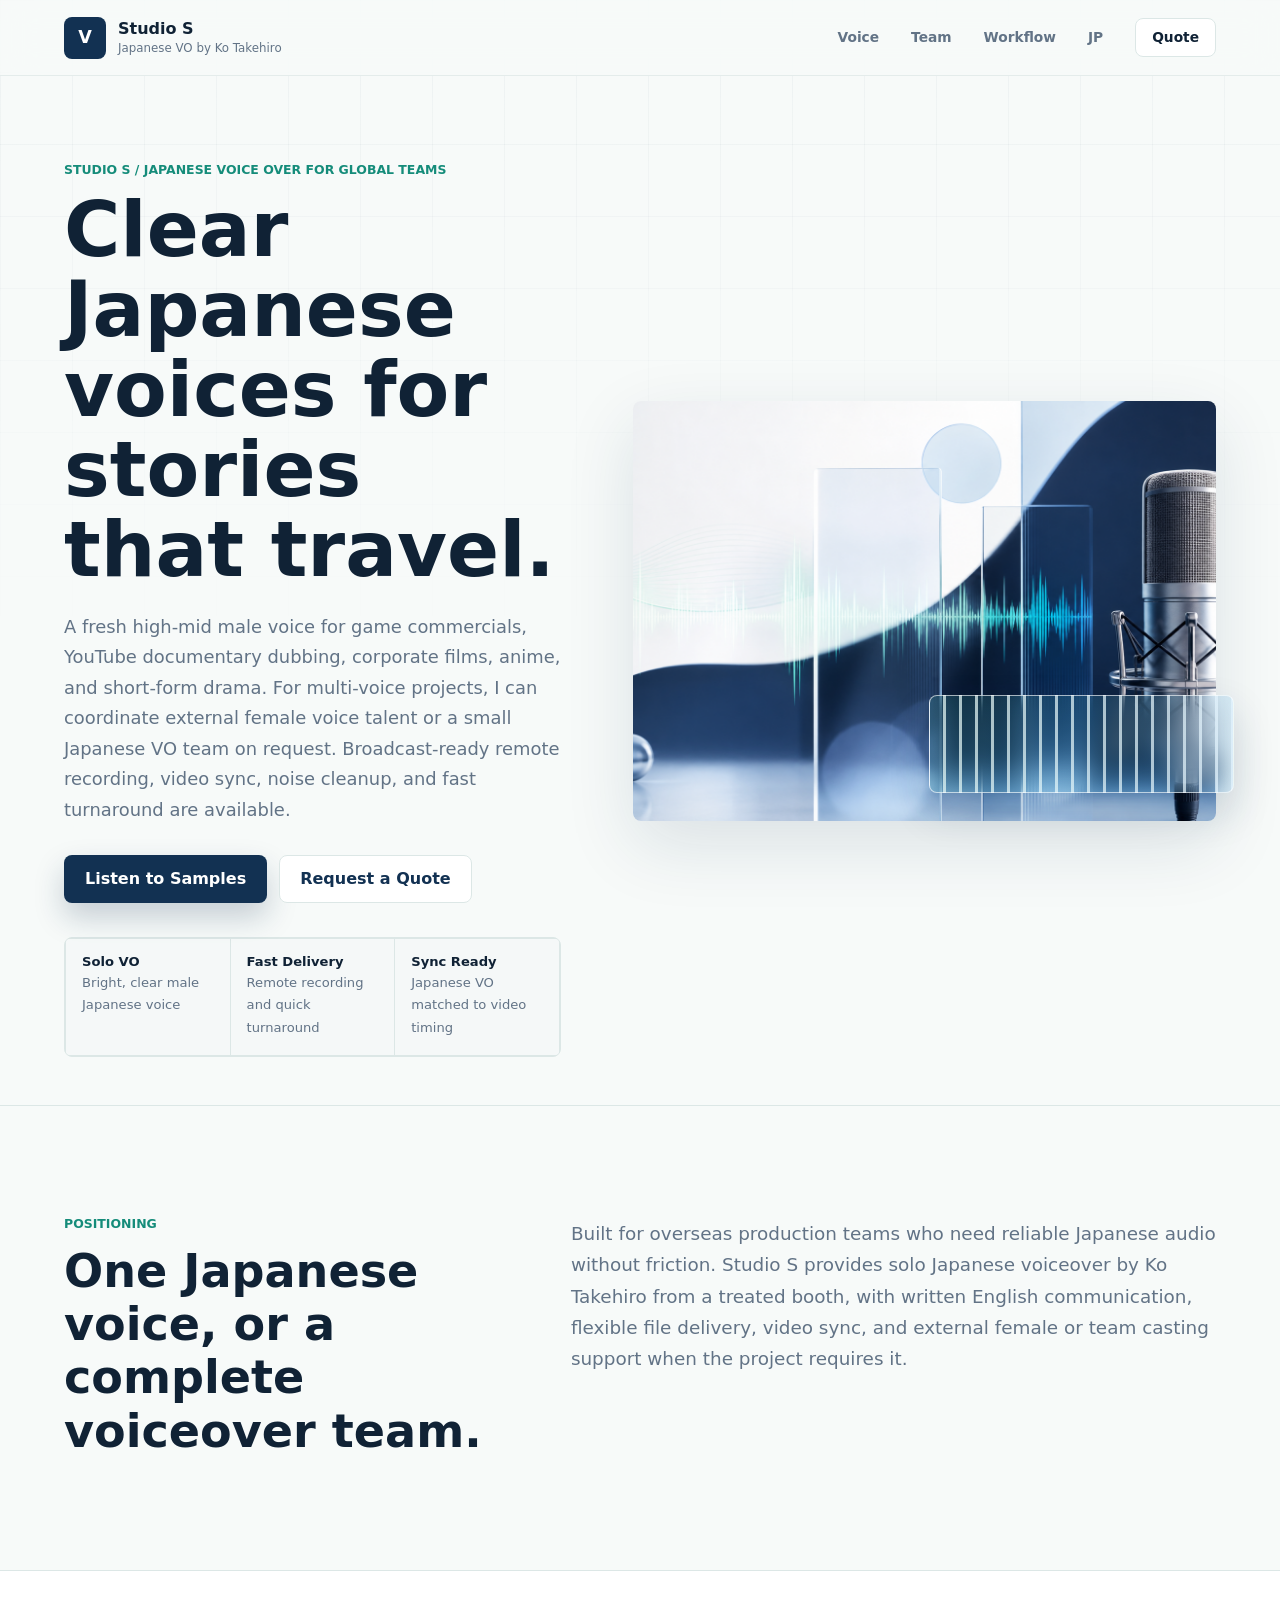
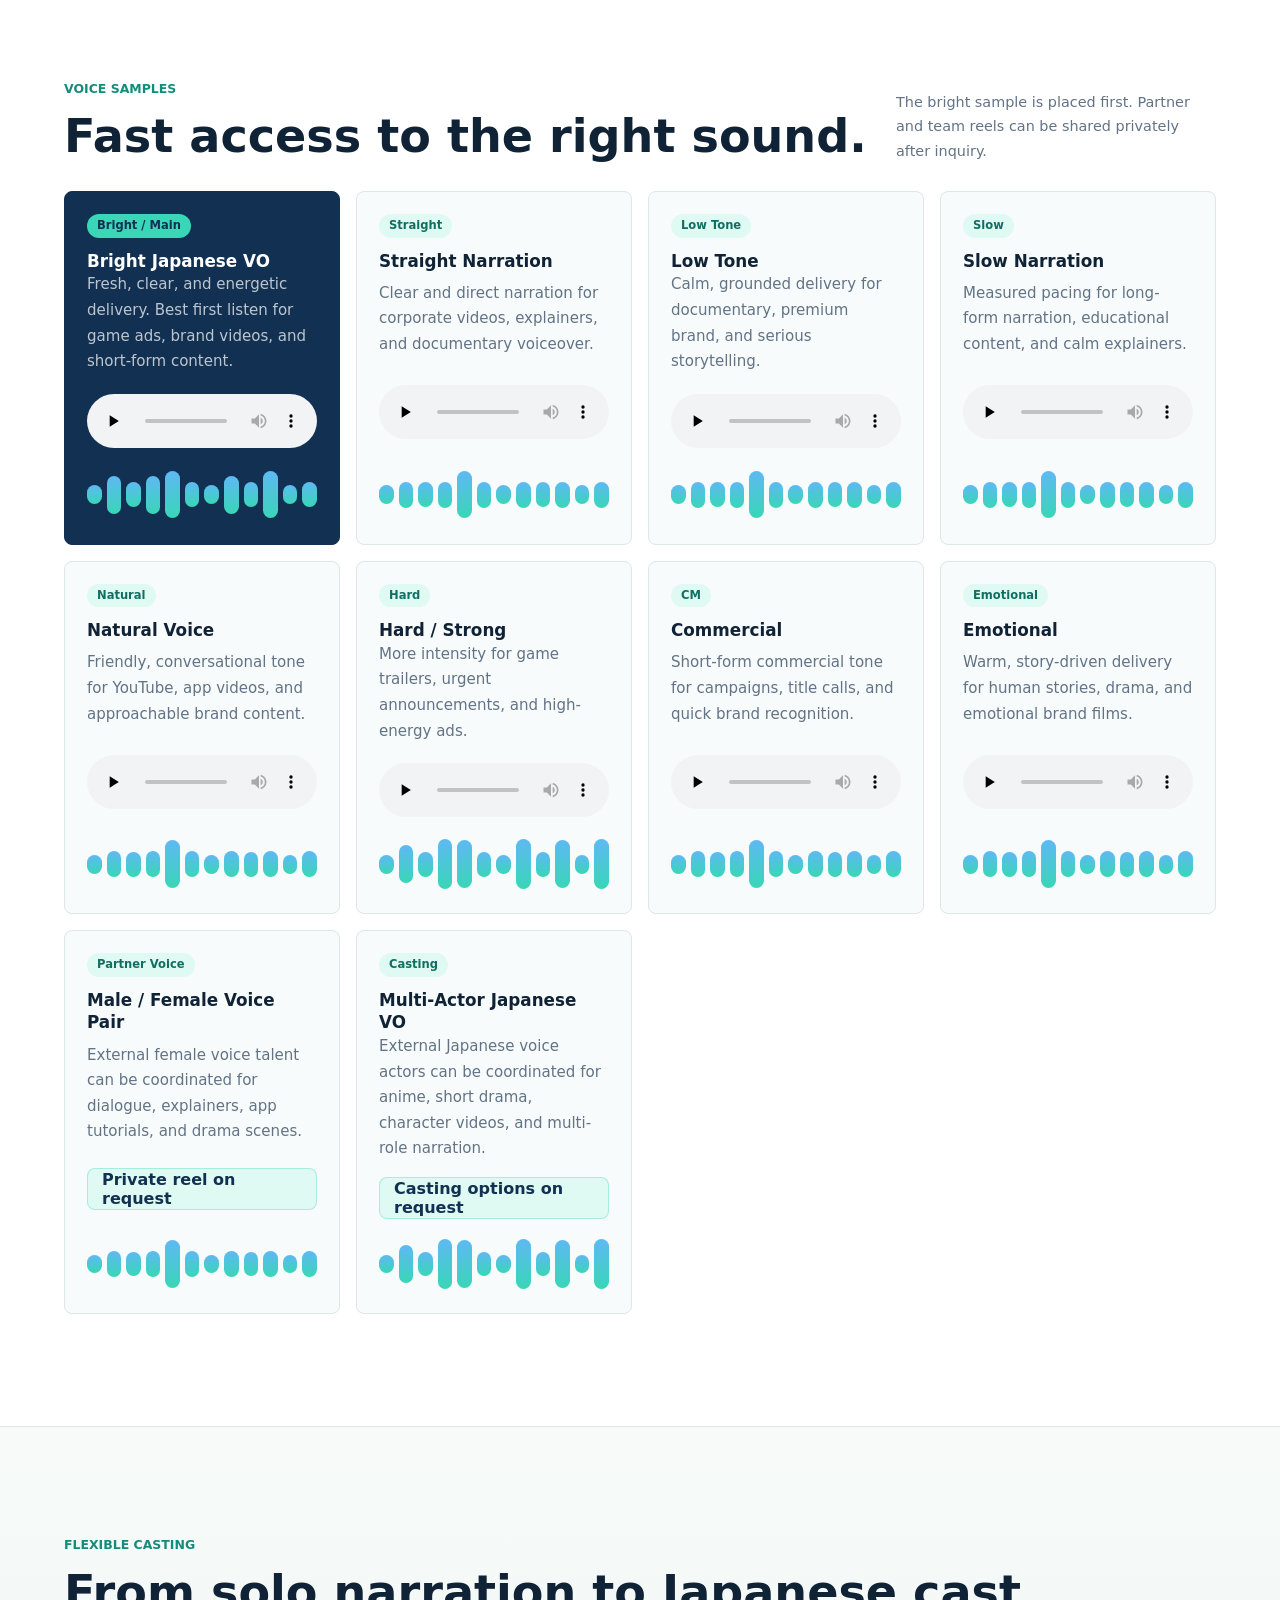
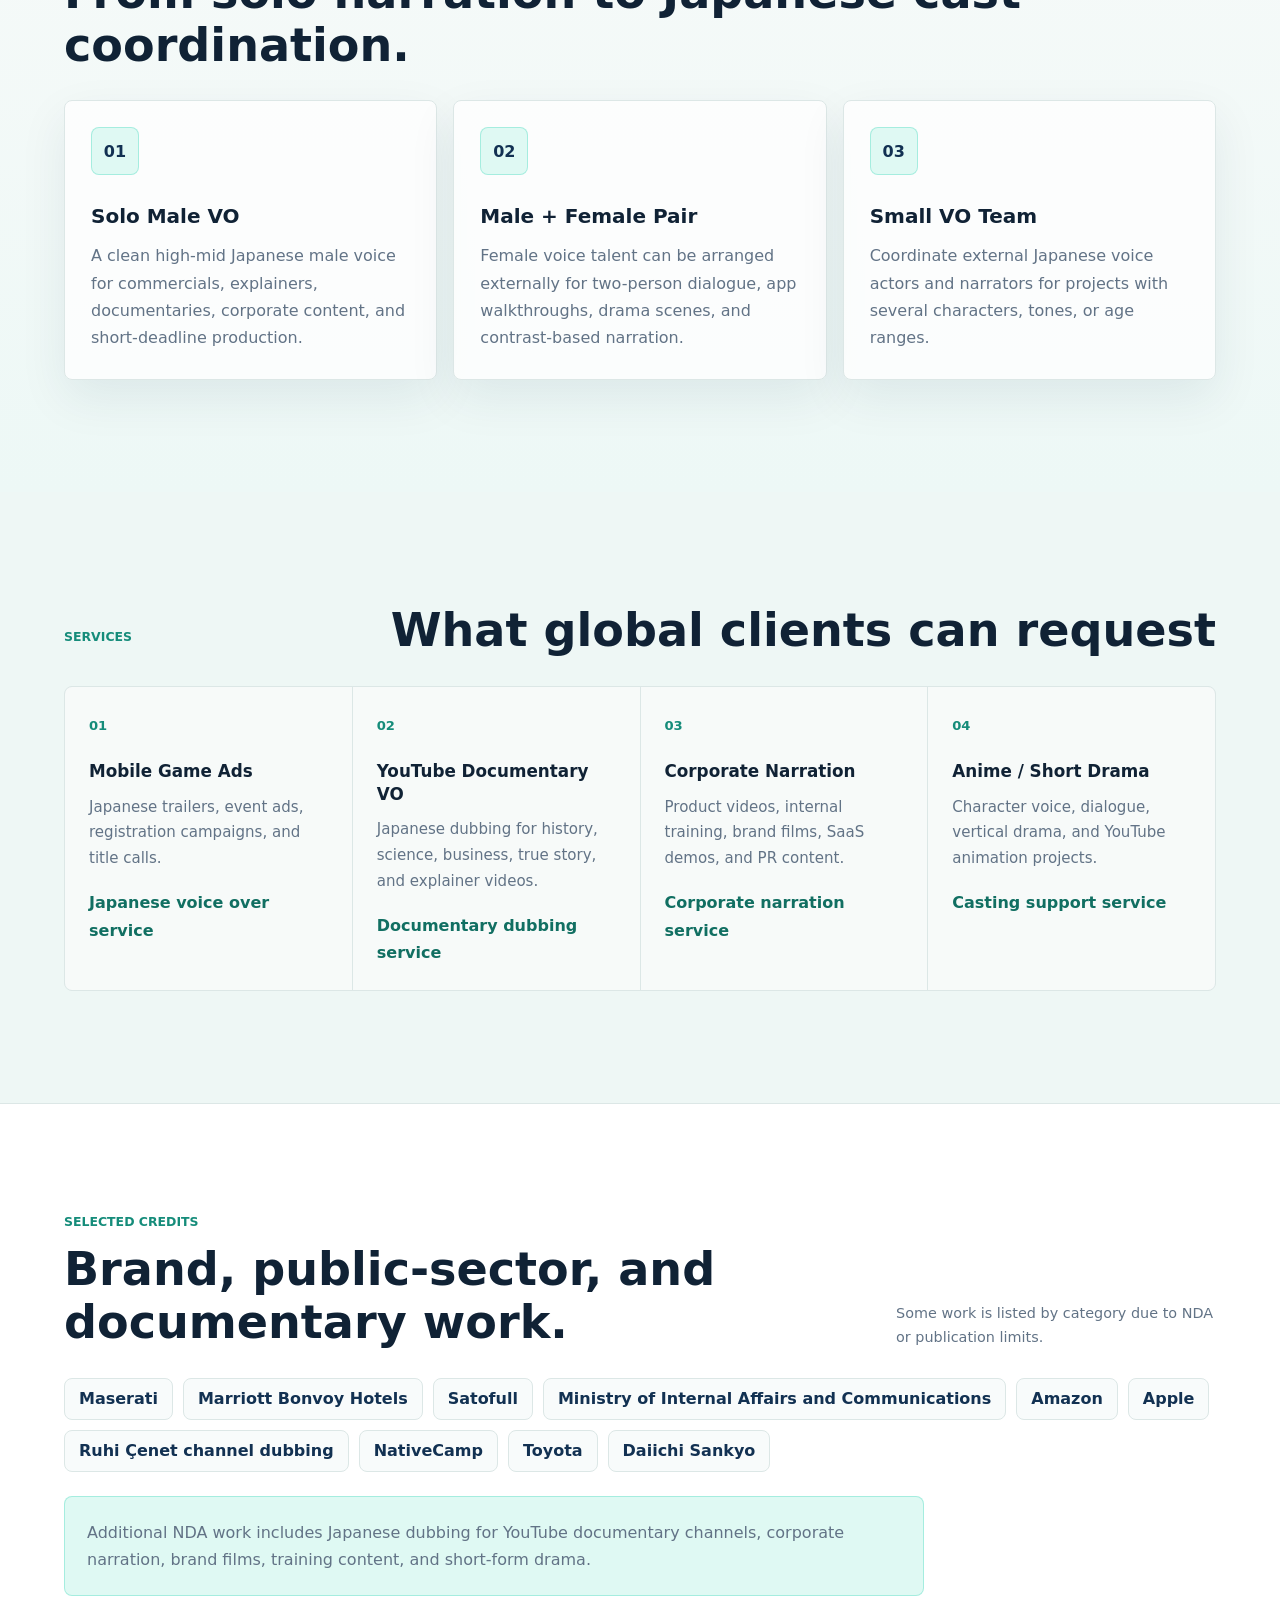
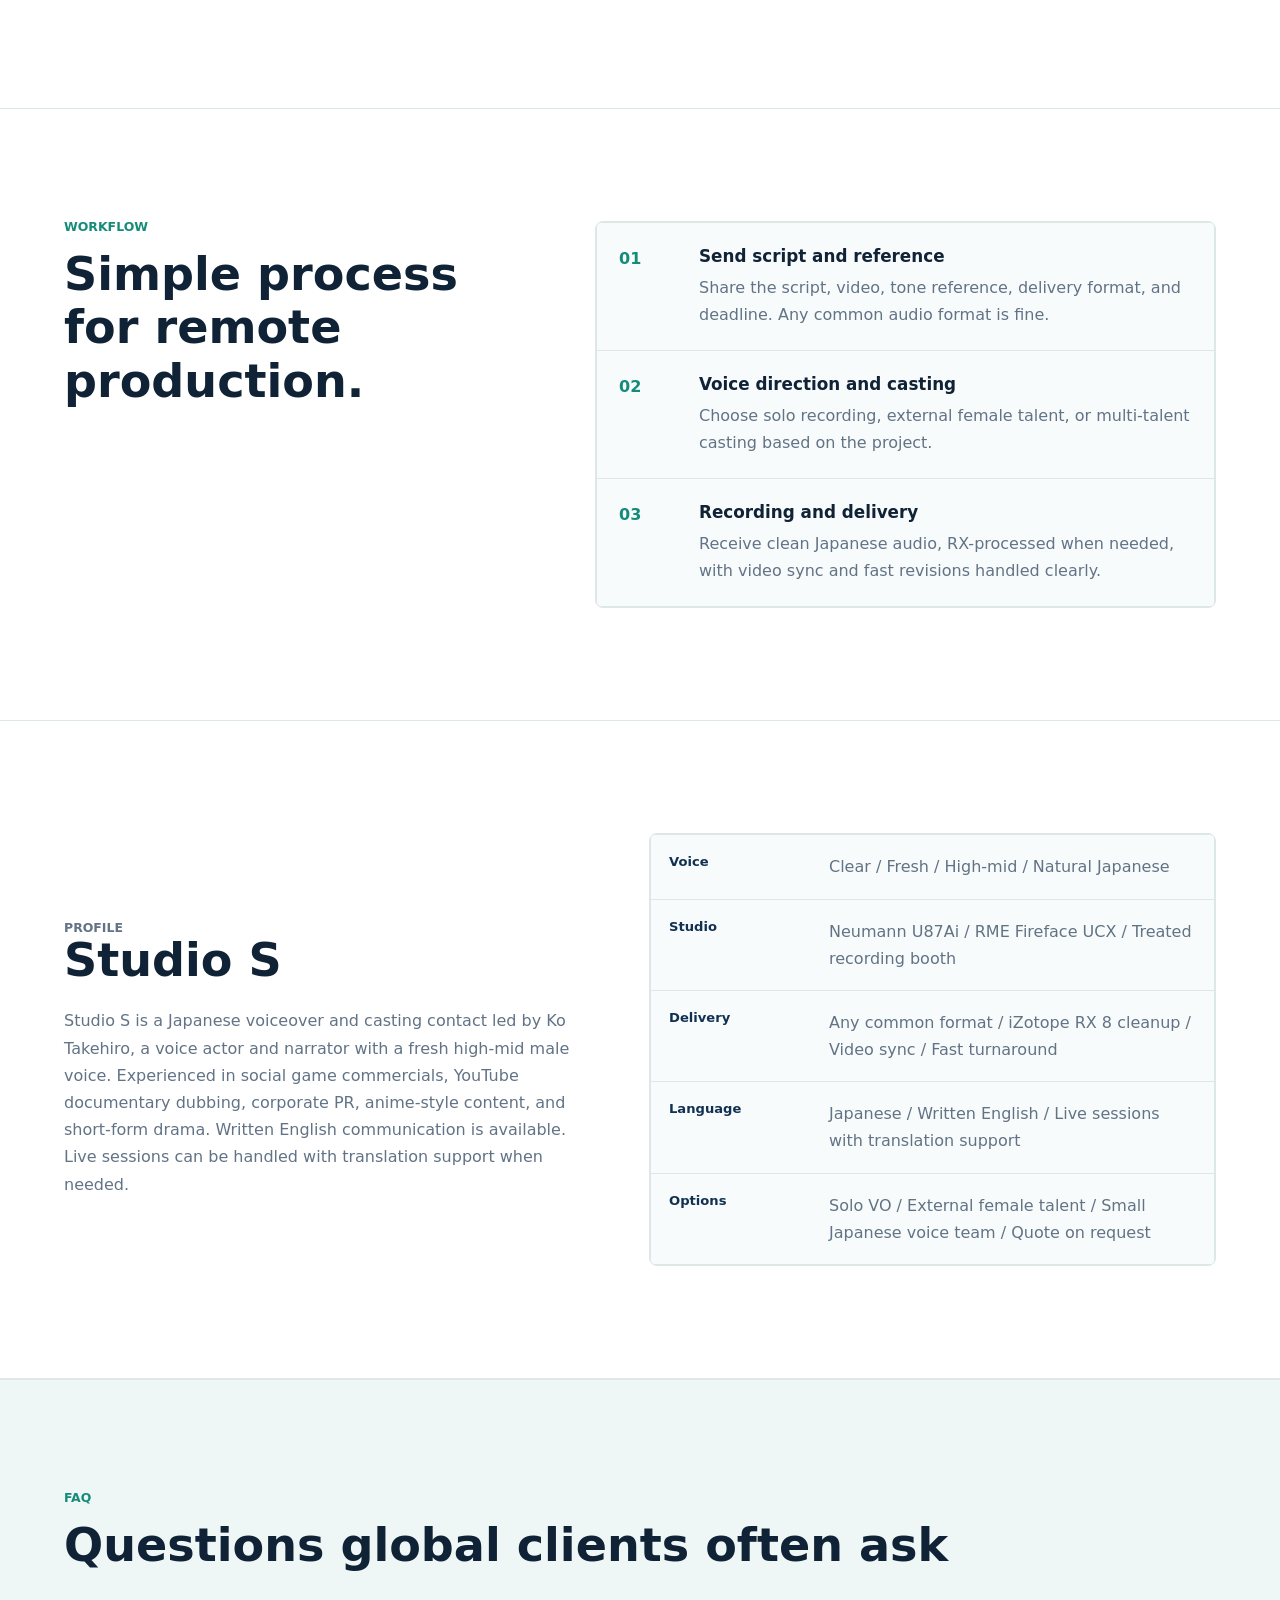
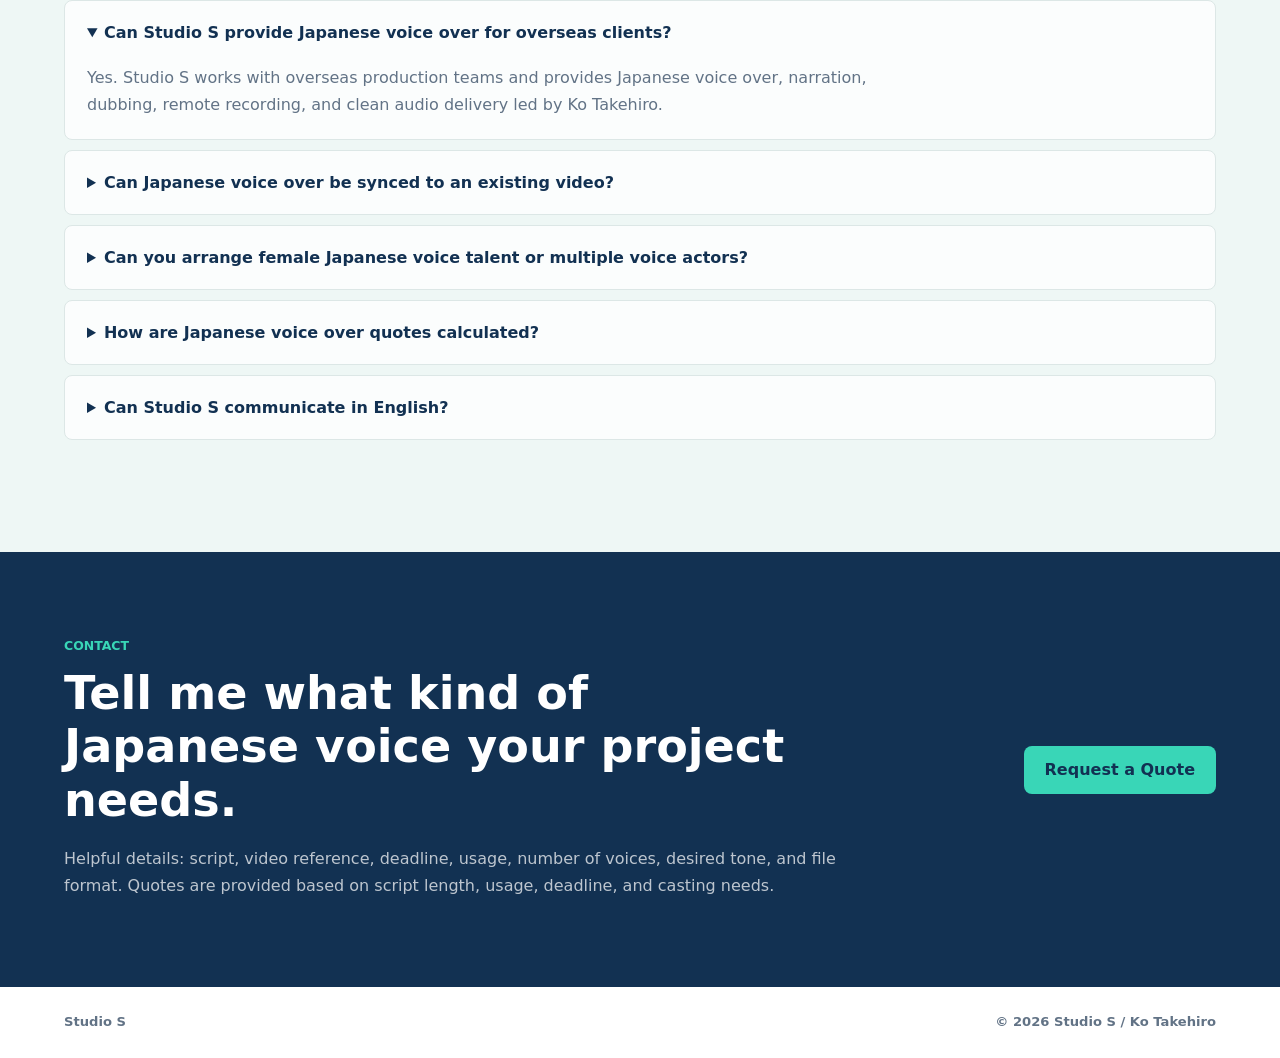
==== commit 45dab0bc: "Add quote request form" ====
--- a/index.html
+++ b/index.html
@@ -28,7 +28,6 @@
             "@id": "https://petisuke.github.io/Studio-S/#organization",
             "name": "Studio S",
             "url": "https://petisuke.github.io/Studio-S/",
-            "email": "petisuke@gmail.com",
             "image": "https://petisuke.github.io/Studio-S/assets/hero-voice.png",
             "founder": {
               "@type": "Person",
@@ -56,8 +55,54 @@
             "areaServed": "Worldwide",
             "availableChannel": {
               "@type": "ServiceChannel",
-              "serviceUrl": "https://petisuke.github.io/Studio-S/#contact"
+              "serviceUrl": "https://petisuke.github.io/Studio-S/quote-form.html"
             }
+          },
+          {
+            "@type": "FAQPage",
+            "@id": "https://petisuke.github.io/Studio-S/#faq",
+            "mainEntity": [
+              {
+                "@type": "Question",
+                "name": "Can Studio S provide Japanese voice over for overseas clients?",
+                "acceptedAnswer": {
+                  "@type": "Answer",
+                  "text": "Yes. Studio S works with overseas production teams and provides Japanese voice over, narration, dubbing, remote recording, and clean audio delivery led by Ko Takehiro."
+                }
+              },
+              {
+                "@type": "Question",
+                "name": "Can Japanese voice over be synced to an existing video?",
+                "acceptedAnswer": {
+                  "@type": "Answer",
+                  "text": "Yes. Studio S can record Japanese voice over with video timing in mind. Please send the script, reference video, target duration, and any timing notes."
+                }
+              },
+              {
+                "@type": "Question",
+                "name": "Can Studio S arrange female Japanese voice talent or multiple voice actors?",
+                "acceptedAnswer": {
+                  "@type": "Answer",
+                  "text": "Yes. Studio S is led by Ko Takehiro for solo male Japanese voice over, and external female voice talent or a small Japanese voice team can be coordinated on request."
+                }
+              },
+              {
+                "@type": "Question",
+                "name": "How are Japanese voice over quotes calculated?",
+                "acceptedAnswer": {
+                  "@type": "Answer",
+                  "text": "Quotes are provided based on script length, usage, deadline, number of voices, video sync needs, and whether external casting is required."
+                }
+              },
+              {
+                "@type": "Question",
+                "name": "Can Studio S communicate in English?",
+                "acceptedAnswer": {
+                  "@type": "Answer",
+                  "text": "Written English communication is available. Live sessions can be handled with translation support when needed."
+                }
+              }
+            ]
           }
         ]
       }
@@ -78,7 +123,7 @@
         <a href="#team">Team</a>
         <a href="#workflow">Workflow</a>
         <a href="ja.html">JP</a>
-        <a class="nav-contact" href="#contact">Contact</a>
+        <a class="nav-contact" href="quote-form.html">Quote</a>
       </nav>
     </header>
 
@@ -96,7 +141,7 @@
           </p>
           <div class="hero-actions">
             <a class="button primary" href="#voice">Listen to Samples</a>
-            <a class="button ghost" href="#contact">Request a Quote</a>
+            <a class="button ghost" href="quote-form.html">Request a Quote</a>
           </div>
           <dl class="hero-stats" aria-label="Core services">
             <div>
@@ -242,7 +287,7 @@
               <h3>Male / Female Voice Pair</h3>
             </div>
             <p>External female voice talent can be coordinated for dialogue, explainers, app tutorials, and drama scenes.</p>
-            <a class="request-link" href="#contact">Private reel on request</a>
+            <a class="request-link" href="quote-form.html">Private reel on request</a>
             <div class="waveform steady" aria-hidden="true">
               <span></span><span></span><span></span><span></span><span></span><span></span>
               <span></span><span></span><span></span><span></span><span></span><span></span>
@@ -254,7 +299,7 @@
               <h3>Multi-Actor Japanese VO</h3>
             </div>
             <p>External Japanese voice actors can be coordinated for anime, short drama, character videos, and multi-role narration.</p>
-            <a class="request-link" href="#contact">Casting options on request</a>
+            <a class="request-link" href="quote-form.html">Casting options on request</a>
             <div class="waveform lively" aria-hidden="true">
               <span></span><span></span><span></span><span></span><span></span><span></span>
               <span></span><span></span><span></span><span></span><span></span><span></span>
@@ -419,6 +464,54 @@
         </dl>
       </section>
 
+      <section class="section faq-section" id="faq" aria-labelledby="faq-title">
+        <div class="section-heading">
+          <div>
+            <p class="section-kicker">FAQ</p>
+            <h2 id="faq-title">Questions global clients often ask</h2>
+          </div>
+        </div>
+        <div class="faq-list">
+          <details open>
+            <summary>Can Studio S provide Japanese voice over for overseas clients?</summary>
+            <p>
+              Yes. Studio S works with overseas production teams and provides Japanese
+              voice over, narration, dubbing, remote recording, and clean audio delivery
+              led by Ko Takehiro.
+            </p>
+          </details>
+          <details>
+            <summary>Can Japanese voice over be synced to an existing video?</summary>
+            <p>
+              Yes. Studio S can record Japanese voice over with video timing in mind.
+              Please send the script, reference video, target duration, and any timing notes.
+            </p>
+          </details>
+          <details>
+            <summary>Can you arrange female Japanese voice talent or multiple voice actors?</summary>
+            <p>
+              Yes. Studio S is led by Ko Takehiro for solo male Japanese voice over,
+              and external female voice talent or a small Japanese voice team can be
+              coordinated on request.
+            </p>
+          </details>
+          <details>
+            <summary>How are Japanese voice over quotes calculated?</summary>
+            <p>
+              Quotes are provided based on script length, usage, deadline, number of
+              voices, video sync needs, and whether external casting is required.
+            </p>
+          </details>
+          <details>
+            <summary>Can Studio S communicate in English?</summary>
+            <p>
+              Written English communication is available. Live sessions can be handled
+              with translation support when needed.
+            </p>
+          </details>
+        </div>
+      </section>
+
       <section class="contact-section" id="contact" aria-labelledby="contact-en-title">
         <div>
           <p class="section-kicker">Contact</p>
@@ -429,7 +522,7 @@
             usage, deadline, and casting needs.
           </p>
         </div>
-        <a class="button primary" href="mailto:petisuke@gmail.com?subject=Voice%20Over%20Inquiry%20from%20Website">petisuke@gmail.com</a>
+        <a class="button primary" href="quote-form.html">Request a Quote</a>
       </section>
     </main>
 
--- a/styles.css
+++ b/styles.css
@@ -513,6 +513,11 @@
   border-bottom: 1px solid var(--line);
 }
 
+.service-hero.compact {
+  min-height: auto;
+  padding-bottom: clamp(40px, 7vw, 72px);
+}
+
 .service-hero h1 {
   max-width: 980px;
 }
@@ -571,6 +576,36 @@
   color: var(--muted);
 }
 
+.faq-section {
+  background: #eef7f5;
+  border-top: 1px solid var(--line);
+}
+
+.faq-list {
+  display: grid;
+  gap: 10px;
+}
+
+.faq-list details {
+  background: rgba(255, 255, 255, 0.78);
+  border: 1px solid var(--line);
+  border-radius: var(--radius);
+}
+
+.faq-list summary {
+  cursor: pointer;
+  padding: 18px 22px;
+  color: var(--navy);
+  font-weight: 800;
+}
+
+.faq-list p {
+  max-width: 880px;
+  margin: 0;
+  padding: 0 22px 20px;
+  color: var(--muted);
+}
+
 .team-section {
   background: linear-gradient(180deg, var(--bg), #edf8f6);
 }
@@ -732,6 +767,65 @@
   box-shadow: none;
 }
 
+.form-section {
+  display: grid;
+  grid-template-columns: minmax(0, 0.75fr) minmax(0, 1.25fr);
+  gap: clamp(28px, 6vw, 72px);
+  align-items: start;
+  background: var(--paper);
+  border-top: 1px solid var(--line);
+}
+
+.form-note {
+  margin-top: 20px;
+  color: var(--muted);
+}
+
+.quote-form {
+  display: grid;
+  grid-template-columns: repeat(2, minmax(0, 1fr));
+  gap: 16px;
+}
+
+.quote-form label {
+  display: grid;
+  gap: 8px;
+  color: var(--navy);
+  font-weight: 800;
+}
+
+.quote-form label.full {
+  grid-column: 1 / -1;
+}
+
+.quote-form input,
+.quote-form select,
+.quote-form textarea {
+  width: 100%;
+  min-height: 46px;
+  padding: 10px 12px;
+  color: var(--ink);
+  background: #f8fbfb;
+  border: 1px solid var(--line);
+  border-radius: var(--radius);
+  font: 500 1rem/1.4 system-ui, -apple-system, BlinkMacSystemFont, "Hiragino Sans", "Yu Gothic", sans-serif;
+}
+
+.quote-form textarea {
+  min-height: 160px;
+  resize: vertical;
+}
+
+.form-submit {
+  width: fit-content;
+}
+
+.form-status {
+  align-self: center;
+  margin: 0;
+  color: var(--muted);
+}
+
 .footer {
   display: flex;
   justify-content: space-between;
@@ -747,7 +841,8 @@
   .intro,
   .profile-section,
   .workflow-section,
-  .service-content {
+  .service-content,
+  .form-section {
     grid-template-columns: 1fr;
   }
 
@@ -821,6 +916,10 @@
     gap: 8px;
   }
 
+  .quote-form {
+    grid-template-columns: 1fr;
+  }
+
   .workflow-list li {
     grid-template-columns: 1fr;
     gap: 10px;
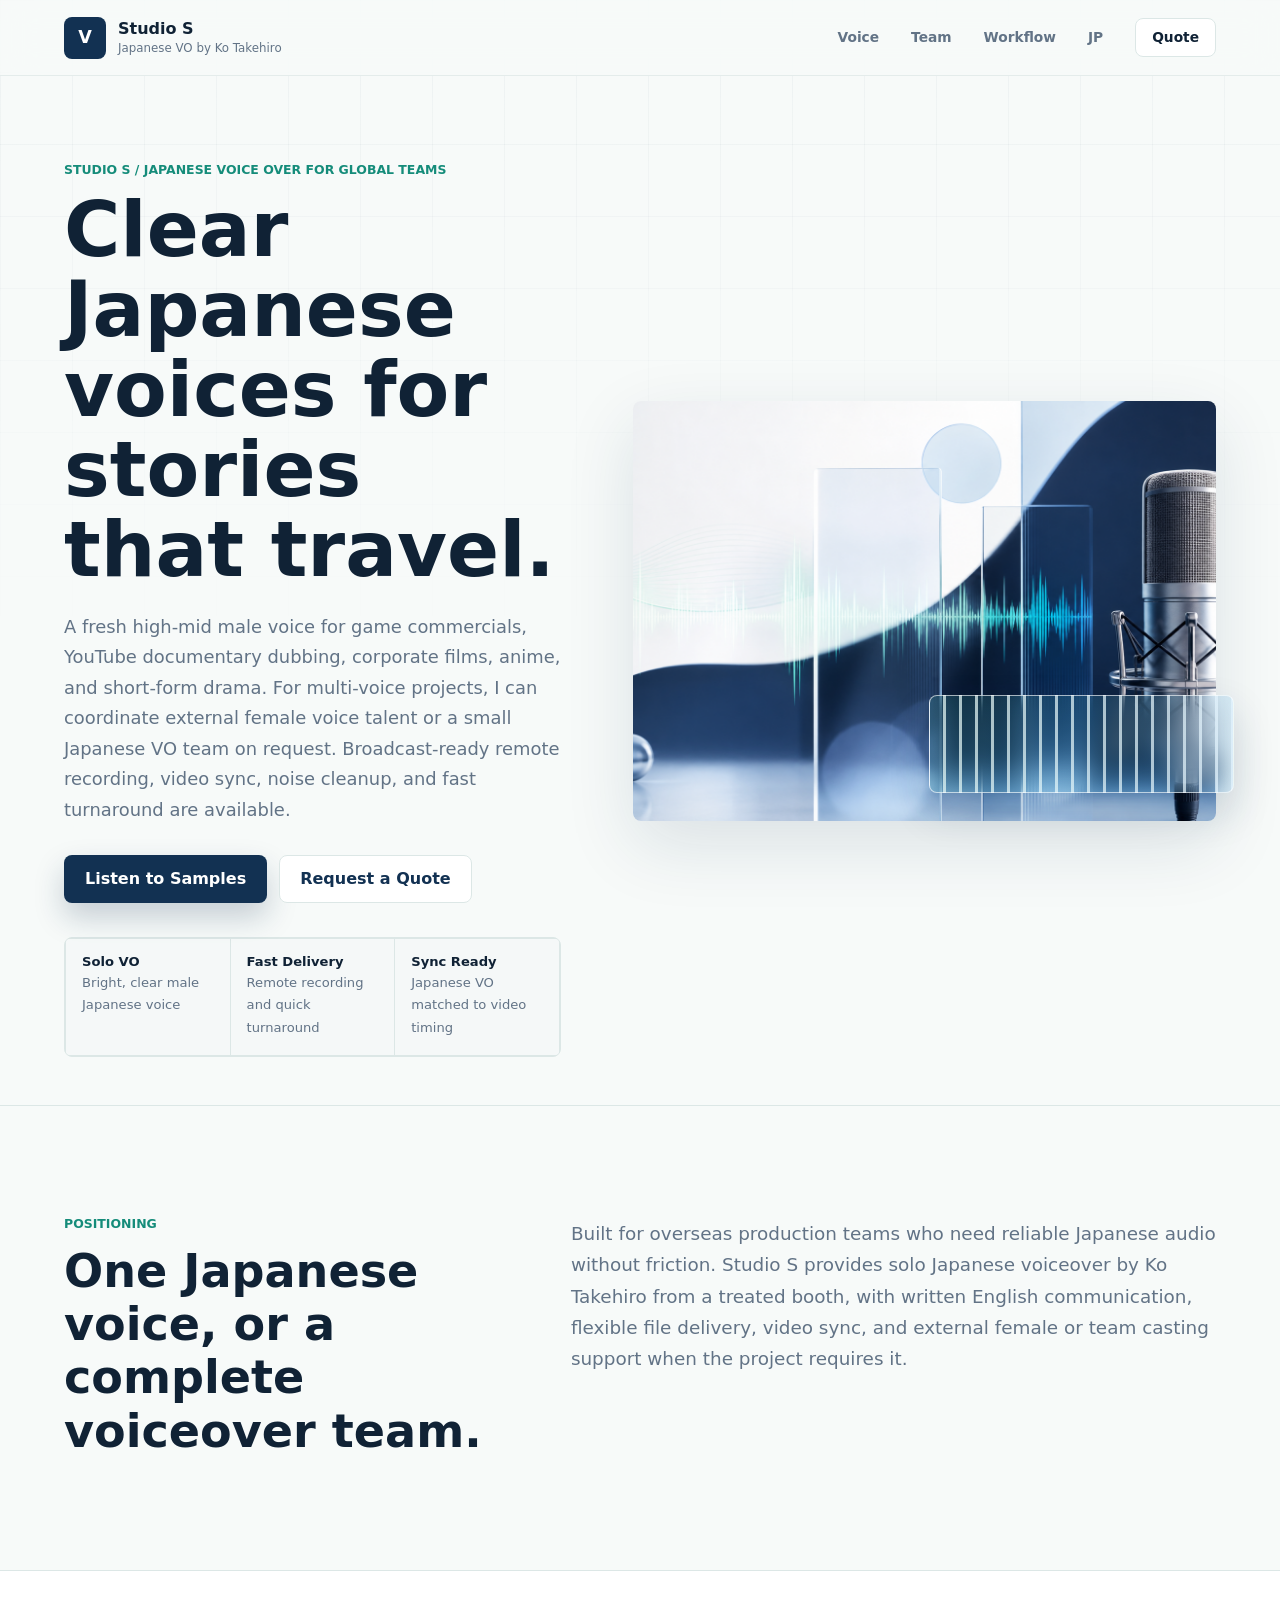
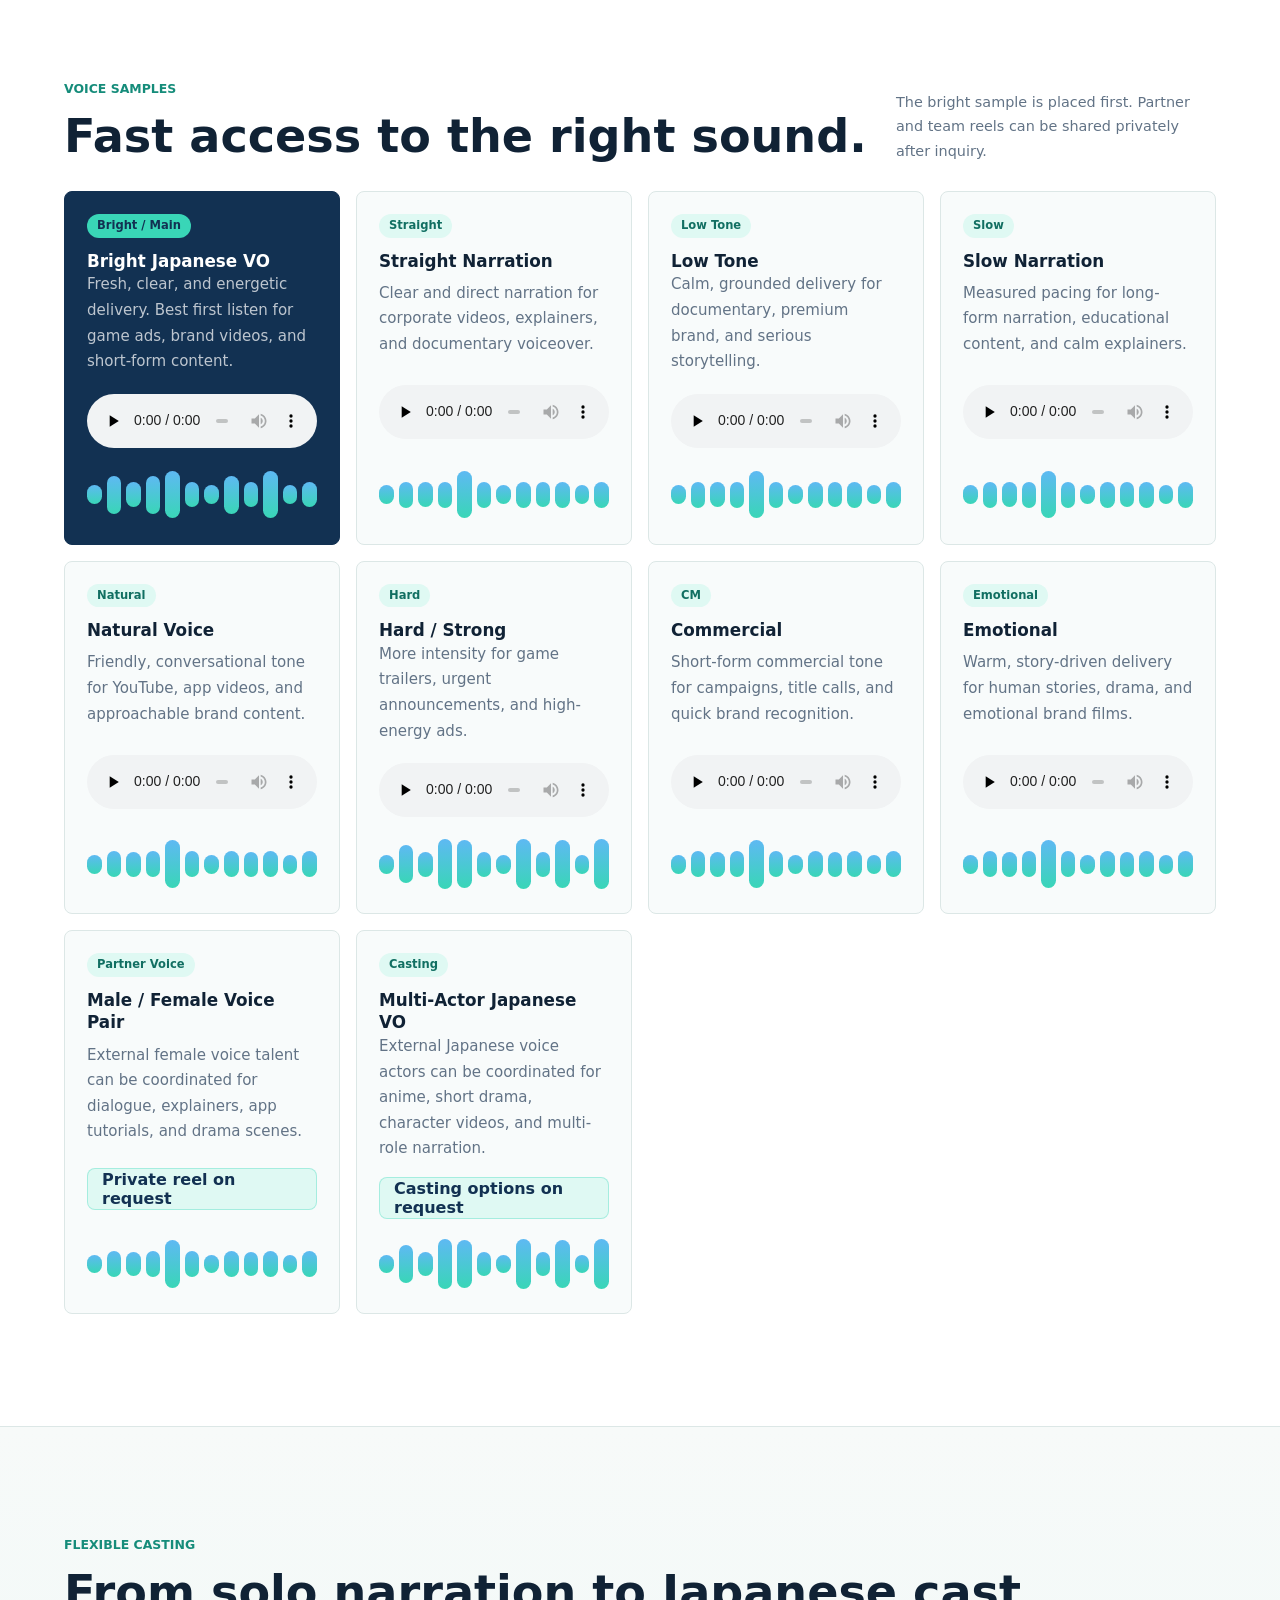
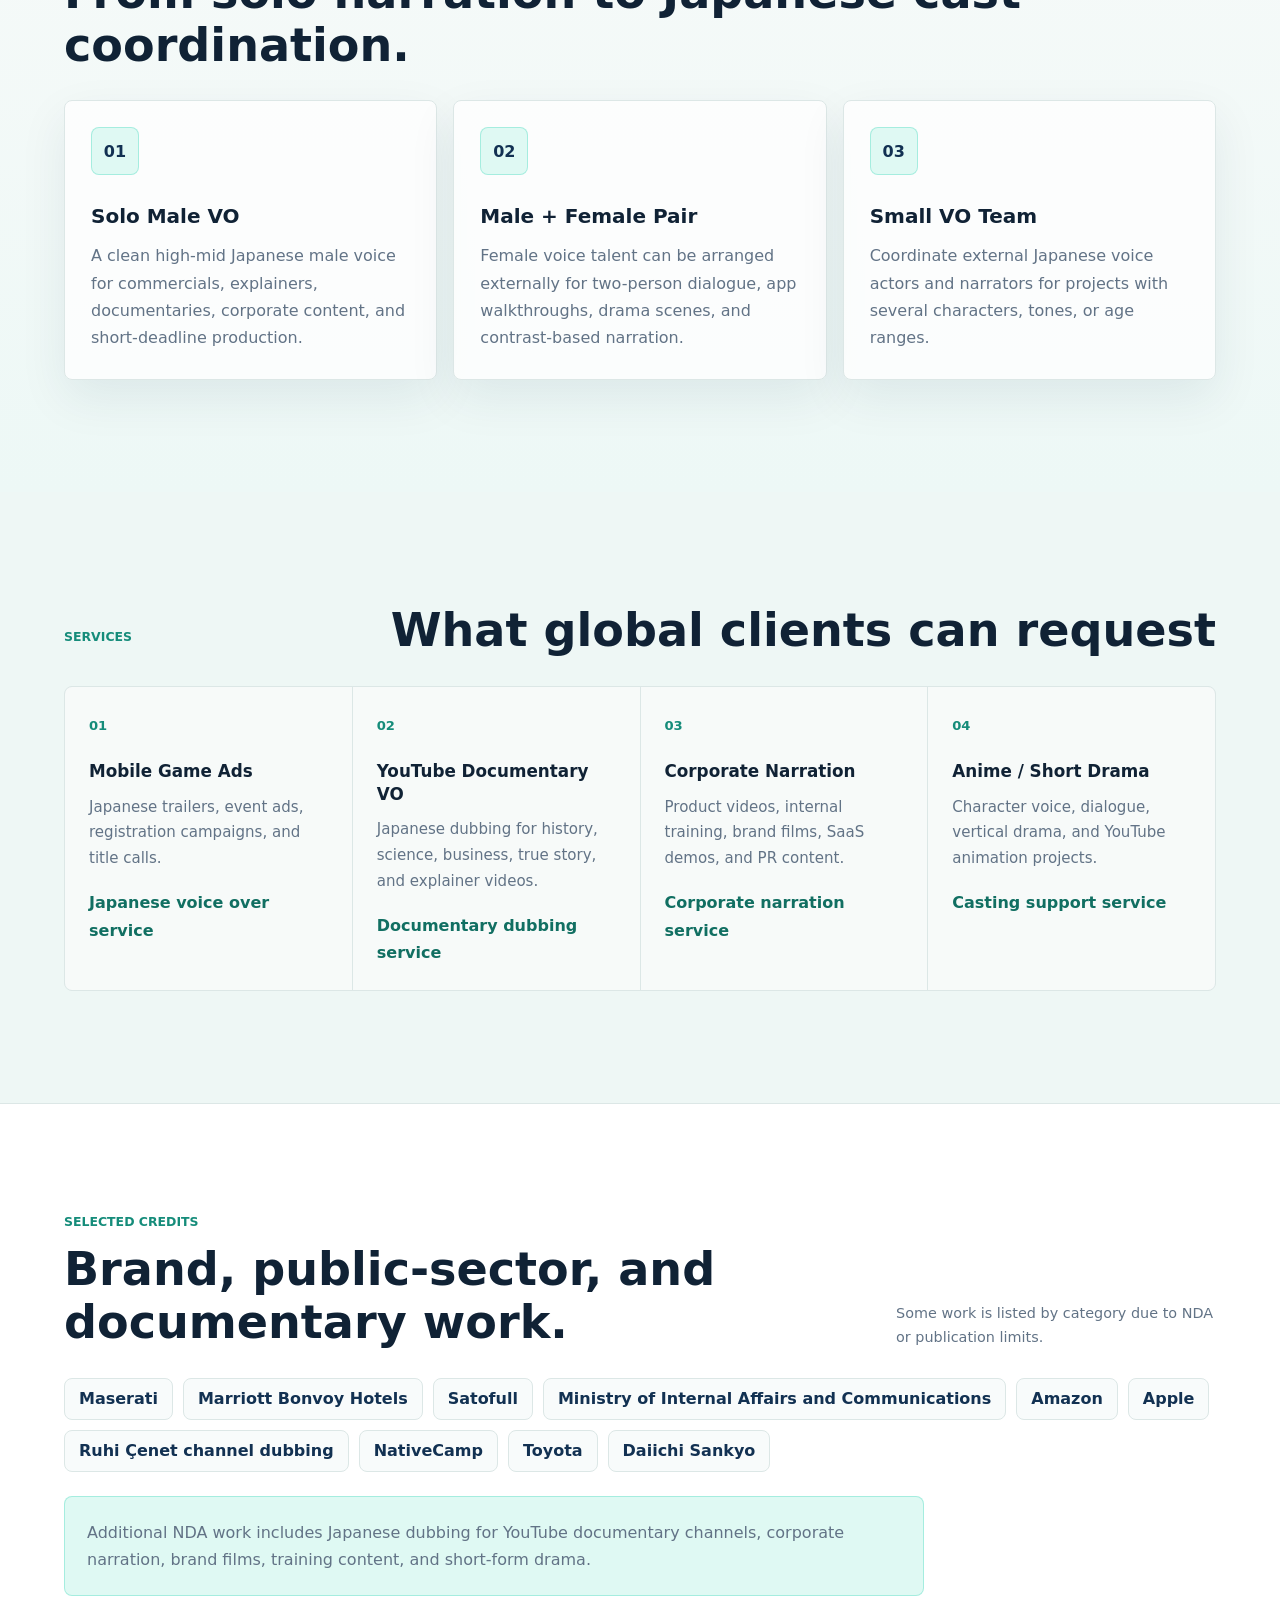
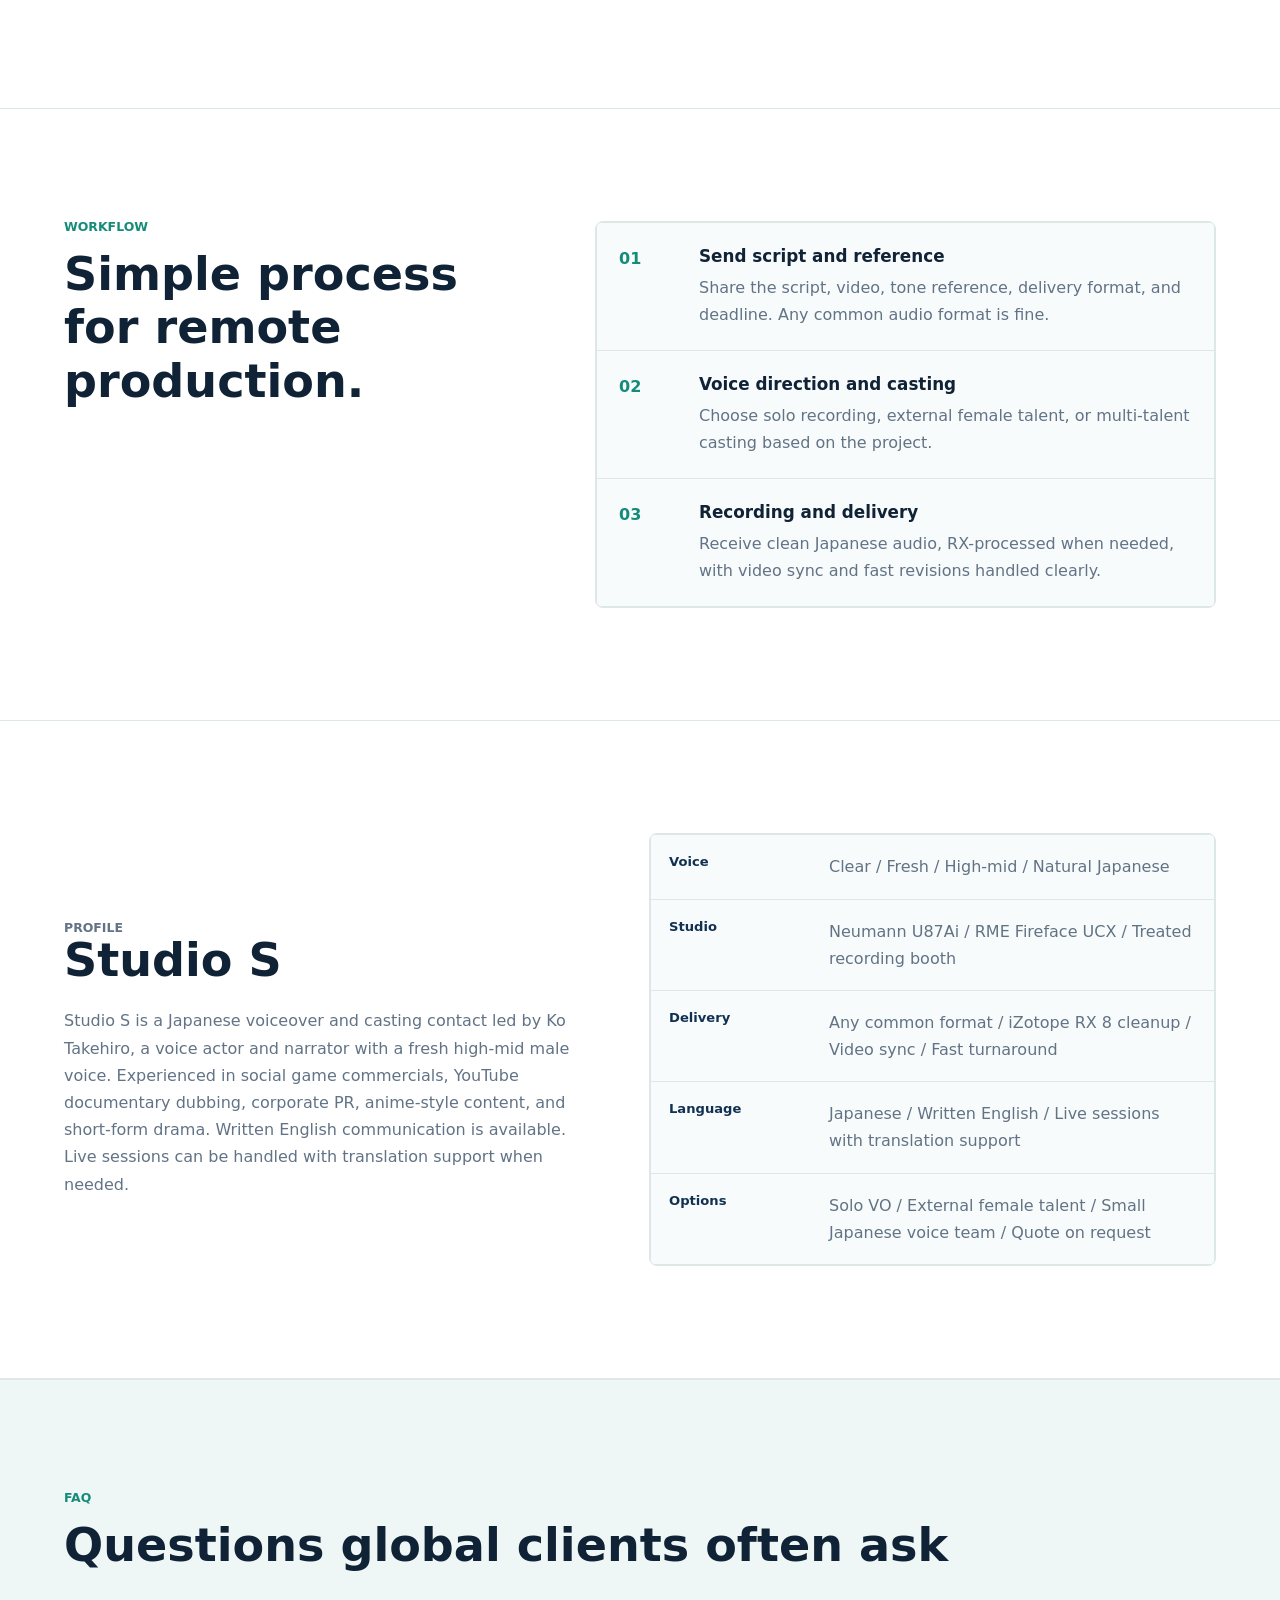
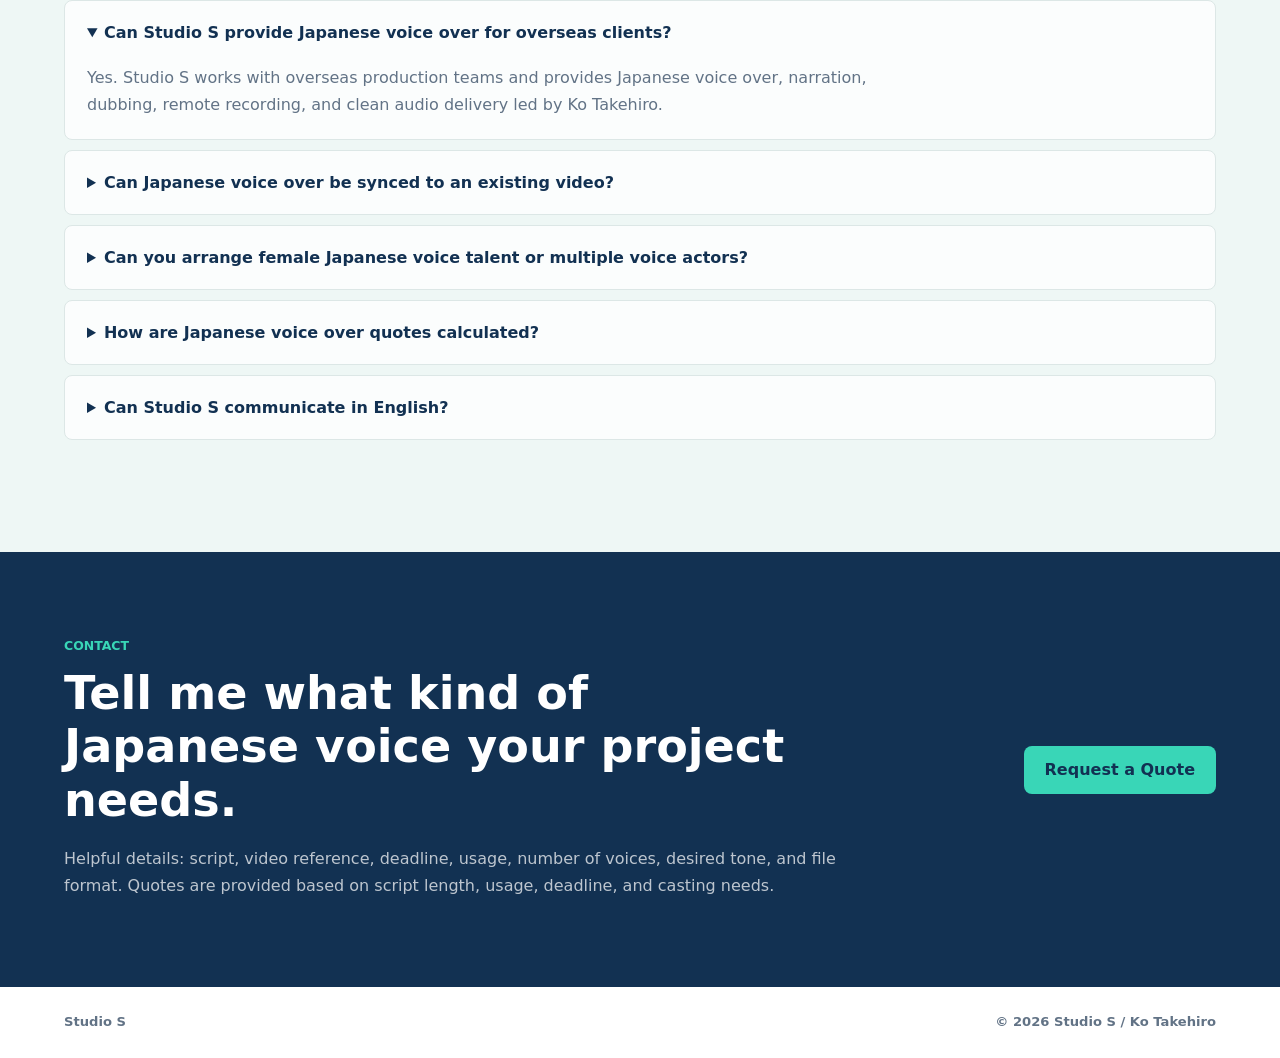
==== commit 3868ed54: "Update index.html" ====
--- a/index.html
+++ b/index.html
@@ -3,6 +3,7 @@
   <head>
     <meta charset="utf-8" />
     <meta name="viewport" content="width=device-width, initial-scale=1" />
+    <meta name="google-site-verification" content="RTM8Fk4kIv88d6Tzj_QJzhXH6kgr6m_rOpf1w_9rH7w" />
     <title>Studio S | Japanese Voice Over, Narration & Dubbing by Ko Takehiro</title>
     <meta
       name="description"
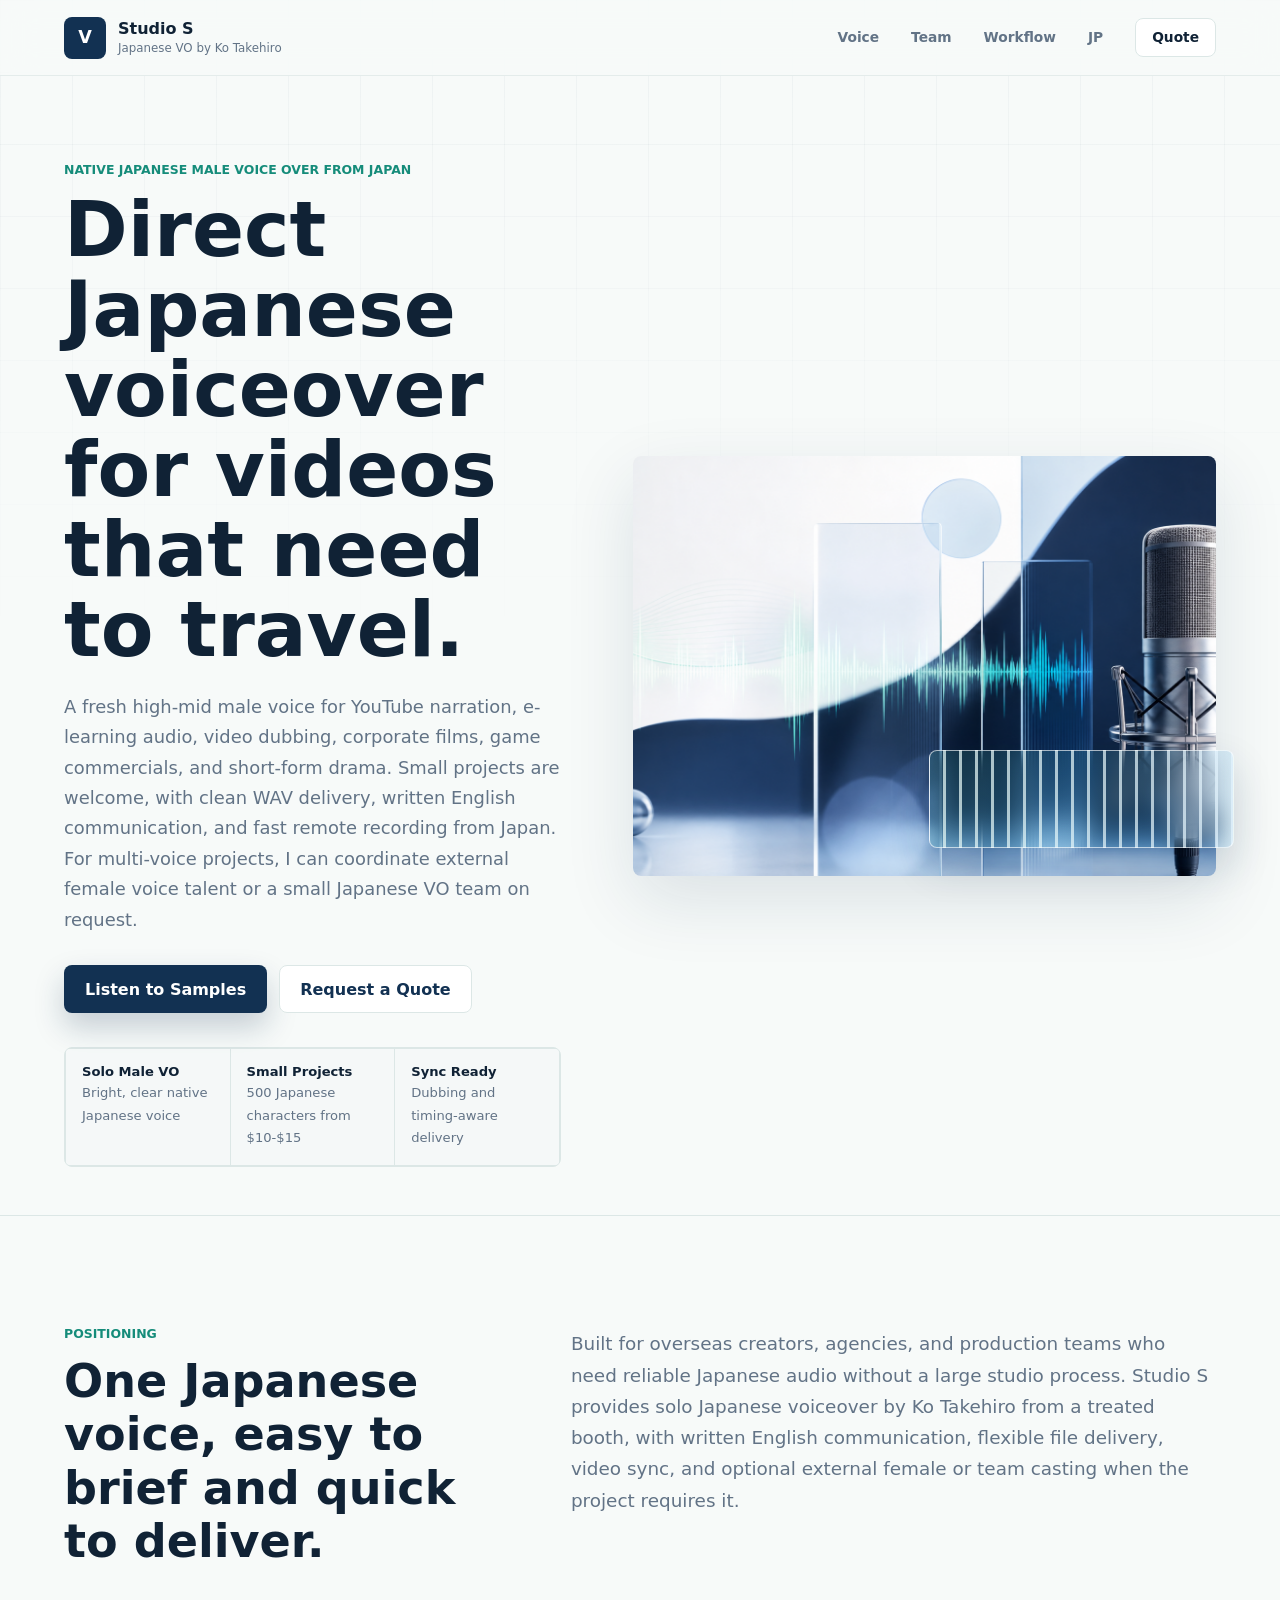
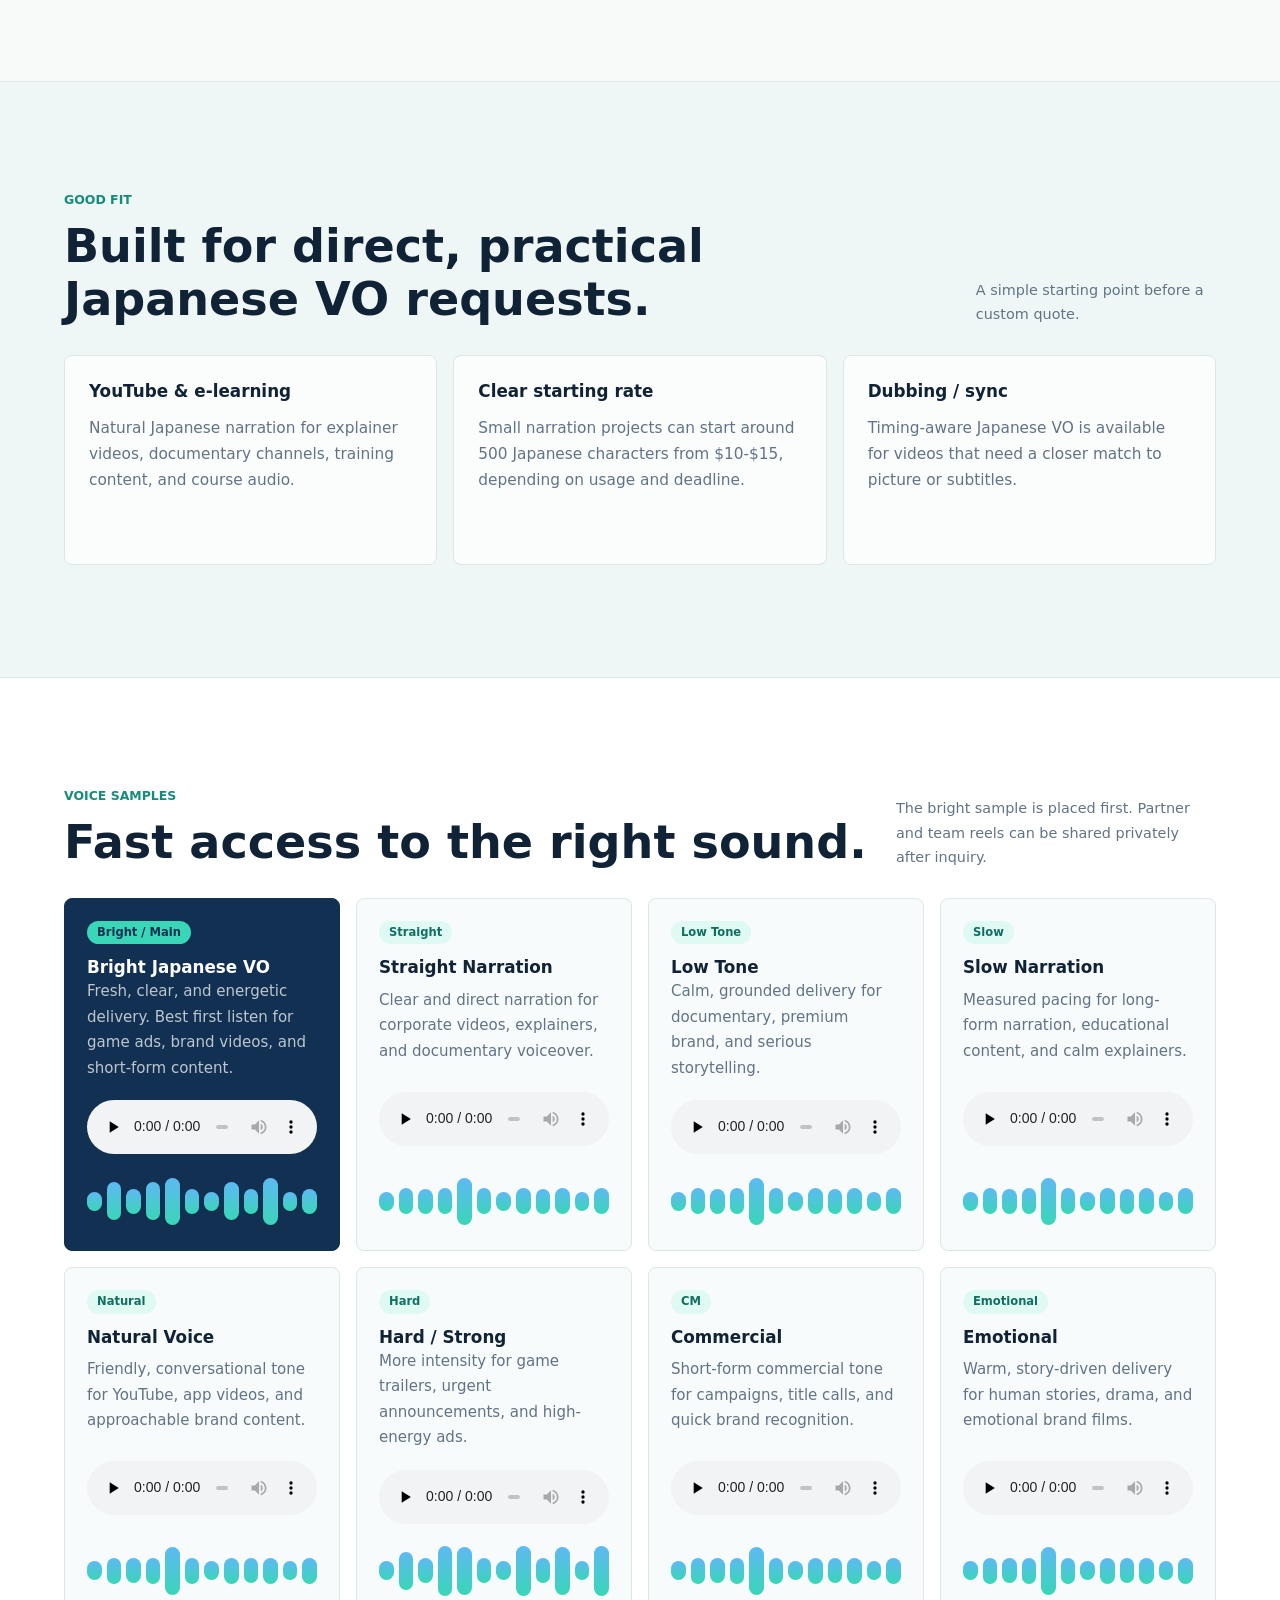
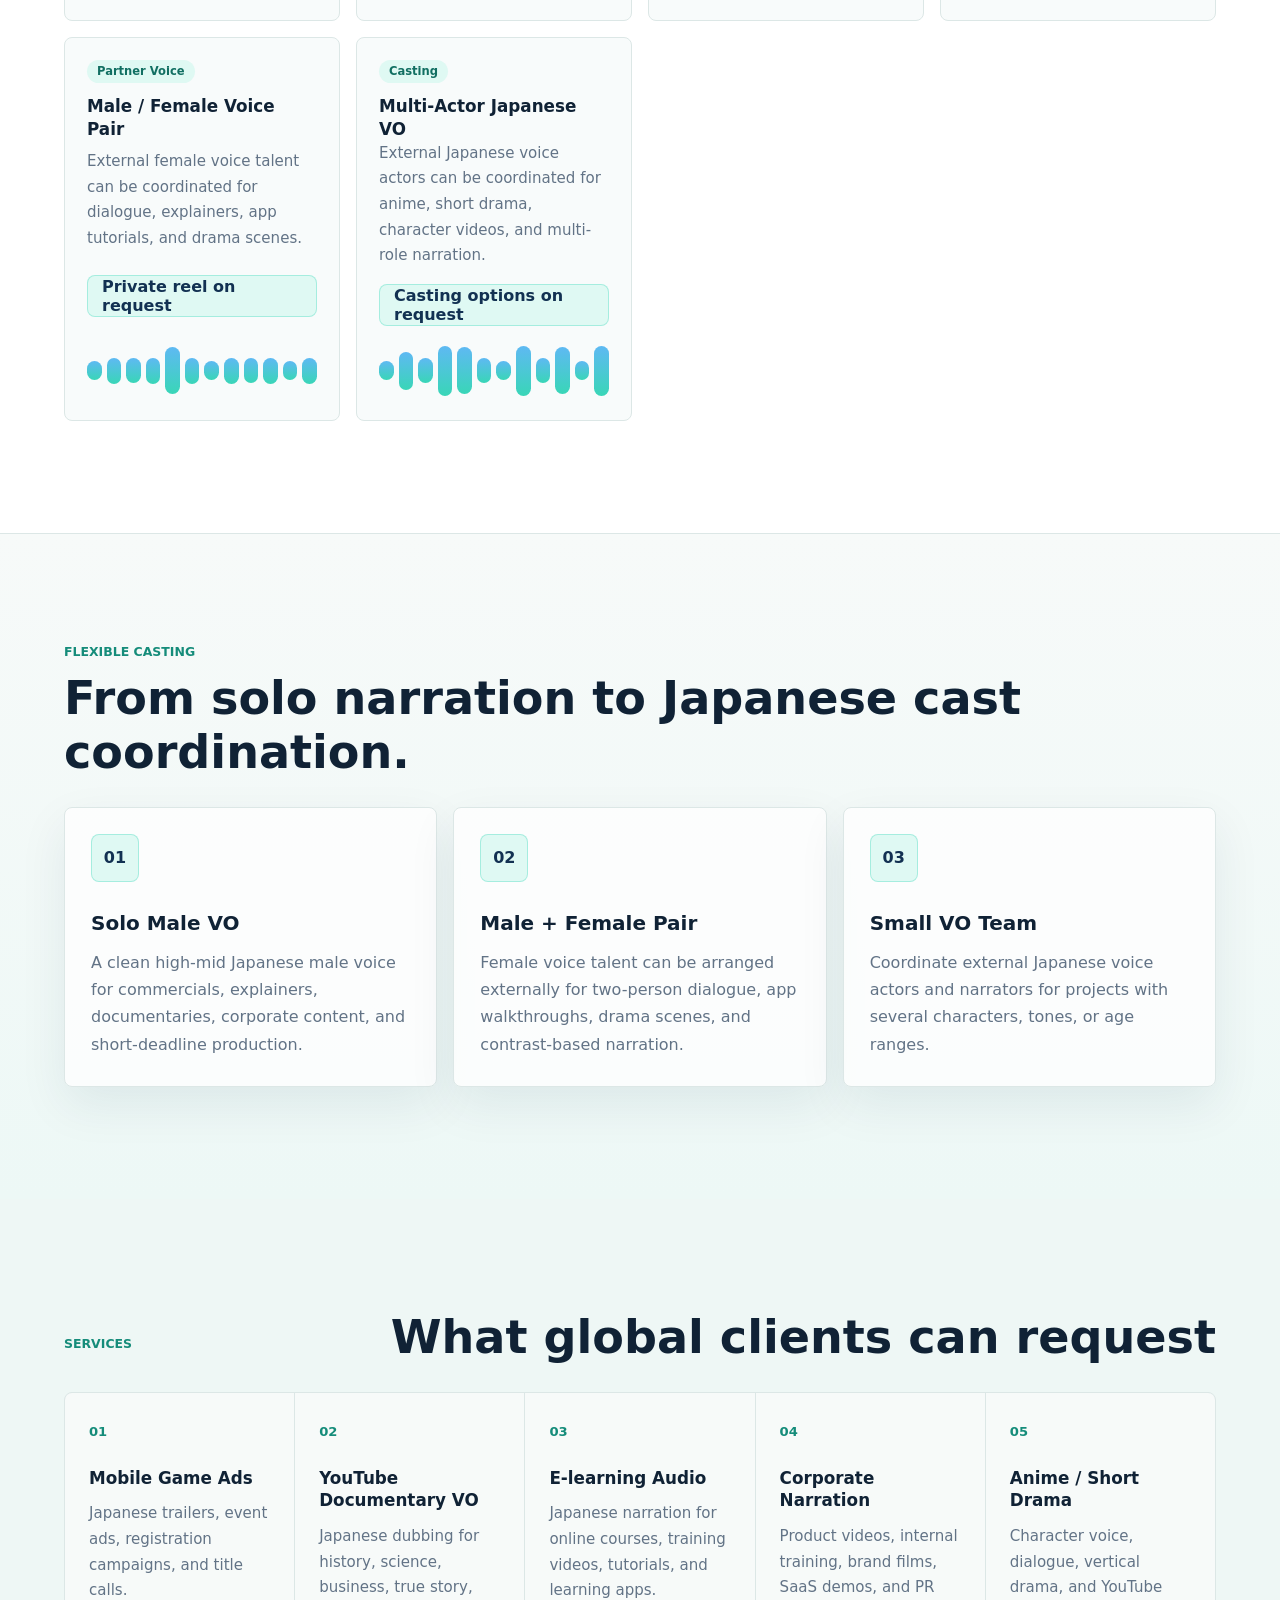
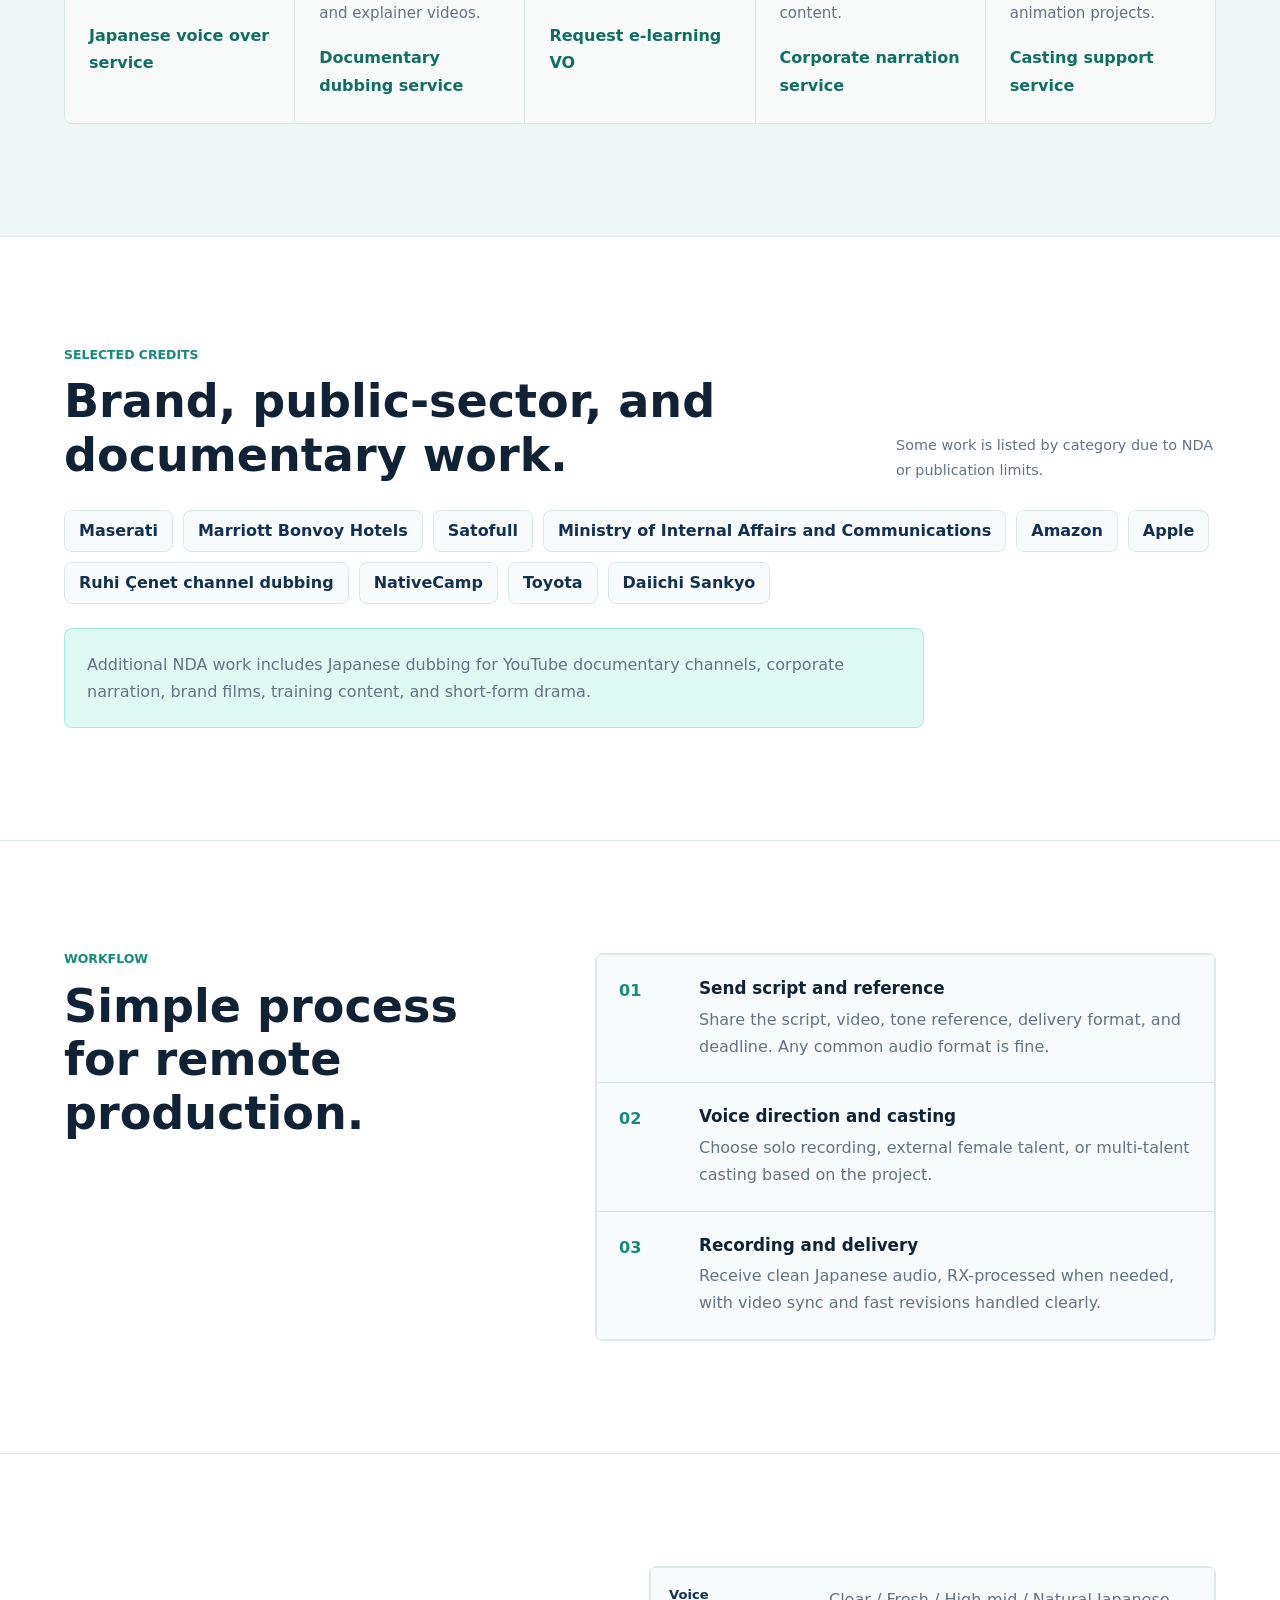
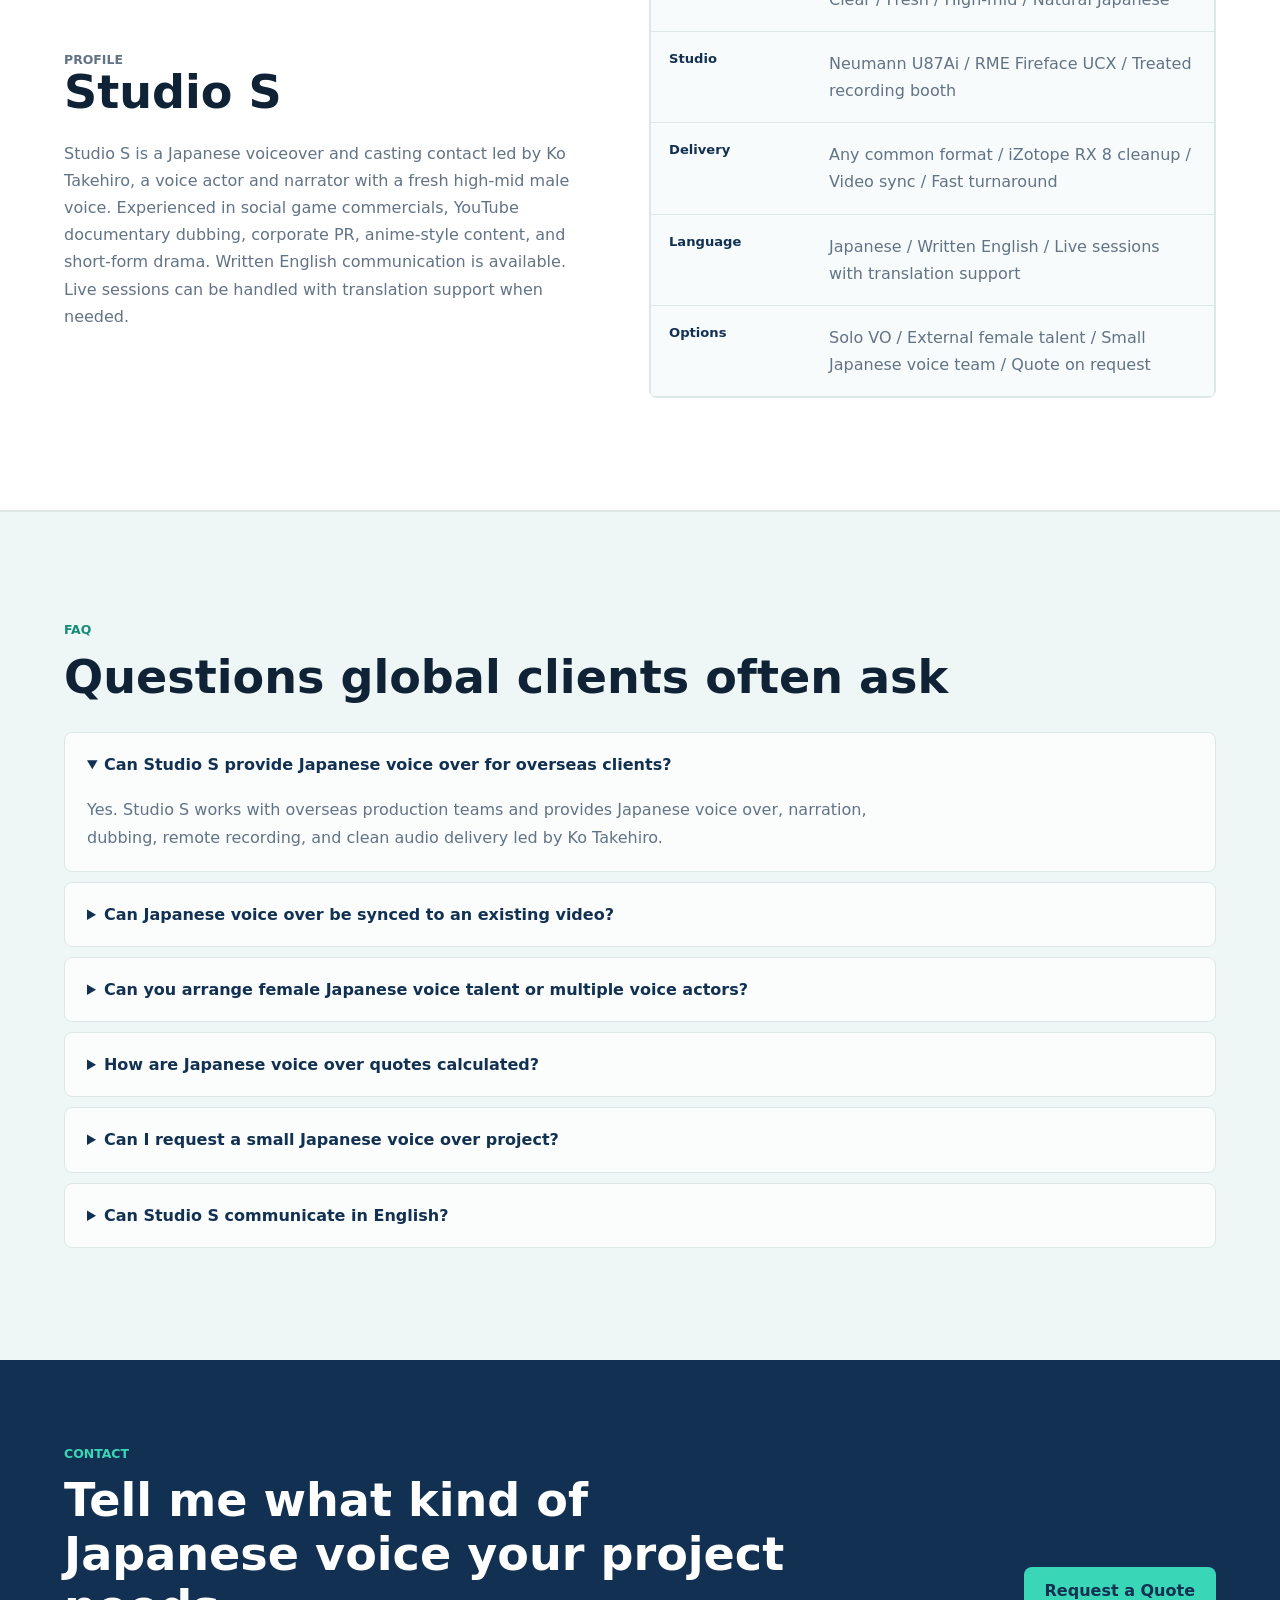
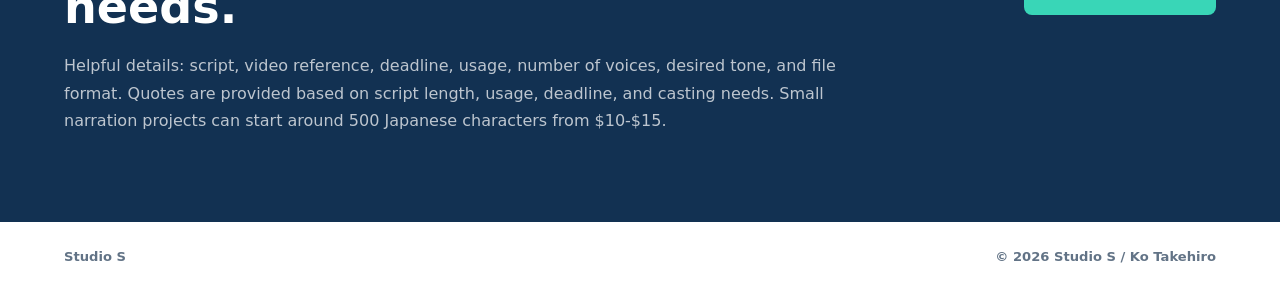
==== commit b9e0a198: "Refine overseas Japanese VO positioning" ====
--- a/index.html
+++ b/index.html
@@ -7,16 +7,17 @@
     <title>Studio S | Japanese Voice Over, Narration & Dubbing by Ko Takehiro</title>
     <meta
       name="description"
-      content="Studio S provides Japanese voice over, narration, dubbing, video sync, remote recording, and external casting support led by Ko Takehiro."
+      content="Native Japanese male voice over from Japan by Ko Takehiro. YouTube narration, e-learning audio, dubbing, video sync, clean WAV delivery, and small projects welcome."
     />
     <link rel="canonical" href="https://petisuke.github.io/Studio-S/" />
+    <link rel="icon" href="assets/favicon.svg" type="image/svg+xml" />
     <link rel="alternate" hreflang="en" href="https://petisuke.github.io/Studio-S/" />
     <link rel="alternate" hreflang="ja" href="https://petisuke.github.io/Studio-S/ja.html" />
     <link rel="alternate" hreflang="x-default" href="https://petisuke.github.io/Studio-S/" />
     <meta property="og:type" content="website" />
     <meta property="og:site_name" content="Studio S" />
     <meta property="og:title" content="Studio S | Japanese Voice Over, Narration & Dubbing" />
-    <meta property="og:description" content="Japanese voice over, documentary dubbing, corporate narration, video sync, fast turnaround, and casting support led by Ko Takehiro." />
+    <meta property="og:description" content="Native Japanese male voice over from Japan for YouTube, e-learning, dubbing, corporate narration, video sync, and small remote projects." />
     <meta property="og:url" content="https://petisuke.github.io/Studio-S/" />
     <meta property="og:image" content="https://petisuke.github.io/Studio-S/assets/hero-voice.png" />
     <meta name="twitter:card" content="summary_large_image" />
@@ -24,6 +25,17 @@
       {
         "@context": "https://schema.org",
         "@graph": [
+          {
+            "@type": "WebSite",
+            "@id": "https://petisuke.github.io/Studio-S/#website",
+            "name": "Studio S",
+            "alternateName": "Studio S Japanese Voice Over",
+            "url": "https://petisuke.github.io/Studio-S/",
+            "publisher": {
+              "@id": "https://petisuke.github.io/Studio-S/#organization"
+            },
+            "inLanguage": "en"
+          },
           {
             "@type": "Organization",
             "@id": "https://petisuke.github.io/Studio-S/#organization",
@@ -41,7 +53,7 @@
           {
             "@type": "Service",
             "@id": "https://petisuke.github.io/Studio-S/#service",
-            "name": "Japanese voice over, narration, dubbing, and casting support",
+            "name": "Native Japanese male voice over, narration, dubbing, and casting support",
             "provider": {
               "@id": "https://petisuke.github.io/Studio-S/#organization"
             },
@@ -49,6 +61,7 @@
               "Japanese voice over",
               "Japanese narration",
               "Japanese dubbing",
+              "Japanese e-learning voice over",
               "YouTube documentary dubbing",
               "Corporate narration",
               "Japanese voice casting"
@@ -131,14 +144,15 @@
     <main id="top">
       <section class="hero hero-en">
         <div class="hero-copy">
-          <p class="eyebrow">Studio S / Japanese Voice Over for Global Teams</p>
-          <h1>Clear Japanese voices for stories that travel.</h1>
+          <p class="eyebrow">Native Japanese male voice over from Japan</p>
+          <h1>Direct Japanese voiceover for videos that need to travel.</h1>
           <p class="lead">
-            A fresh high-mid male voice for game commercials, YouTube documentary
-            dubbing, corporate films, anime, and short-form drama. For multi-voice
+            A fresh high-mid male voice for YouTube narration, e-learning audio,
+            video dubbing, corporate films, game commercials, and short-form drama.
+            Small projects are welcome, with clean WAV delivery, written English
+            communication, and fast remote recording from Japan. For multi-voice
             projects, I can coordinate external female voice talent or a small
-            Japanese VO team on request. Broadcast-ready
-            remote recording, video sync, noise cleanup, and fast turnaround are available.
+            Japanese VO team on request.
           </p>
           <div class="hero-actions">
             <a class="button primary" href="#voice">Listen to Samples</a>
@@ -146,16 +160,16 @@
           </div>
           <dl class="hero-stats" aria-label="Core services">
             <div>
-              <dt>Solo VO</dt>
-              <dd>Bright, clear male Japanese voice</dd>
+              <dt>Solo Male VO</dt>
+              <dd>Bright, clear native Japanese voice</dd>
             </div>
             <div>
-              <dt>Fast Delivery</dt>
-              <dd>Remote recording and quick turnaround</dd>
+              <dt>Small Projects</dt>
+              <dd>500 Japanese characters from $10-$15</dd>
             </div>
             <div>
               <dt>Sync Ready</dt>
-              <dd>Japanese VO matched to video timing</dd>
+              <dd>Dubbing and timing-aware delivery</dd>
             </div>
           </dl>
         </div>
@@ -167,14 +181,39 @@
       <section class="section intro" aria-labelledby="intro-en-title">
         <div>
           <p class="section-kicker">Positioning</p>
-          <h2 id="intro-en-title">One Japanese voice, or a complete voiceover team.</h2>
+          <h2 id="intro-en-title">One Japanese voice, easy to brief and quick to deliver.</h2>
         </div>
         <p>
-          Built for overseas production teams who need reliable Japanese audio without
-          friction. Studio S provides solo Japanese voiceover by Ko Takehiro from a treated booth,
-          with written English communication, flexible file delivery, video sync, and
-          external female or team casting support when the project requires it.
+          Built for overseas creators, agencies, and production teams who need reliable
+          Japanese audio without a large studio process. Studio S provides solo Japanese
+          voiceover by Ko Takehiro from a treated booth, with written English
+          communication, flexible file delivery, video sync, and optional external
+          female or team casting when the project requires it.
         </p>
+      </section>
+
+      <section class="section quick-fit-section" aria-labelledby="quick-fit-title">
+        <div class="section-heading">
+          <div>
+            <p class="section-kicker">Good fit</p>
+            <h2 id="quick-fit-title">Built for direct, practical Japanese VO requests.</h2>
+          </div>
+          <p class="section-note">A simple starting point before a custom quote.</p>
+        </div>
+        <div class="fit-grid">
+          <article>
+            <h3>YouTube & e-learning</h3>
+            <p>Natural Japanese narration for explainer videos, documentary channels, training content, and course audio.</p>
+          </article>
+          <article>
+            <h3>Clear starting rate</h3>
+            <p>Small narration projects can start around 500 Japanese characters from $10-$15, depending on usage and deadline.</p>
+          </article>
+          <article>
+            <h3>Dubbing / sync</h3>
+            <p>Timing-aware Japanese VO is available for videos that need a closer match to picture or subtitles.</p>
+          </article>
+        </div>
       </section>
 
       <section class="section voice-section" id="voice" aria-labelledby="voice-en-title">
@@ -364,12 +403,18 @@
           </article>
           <article>
             <span>03</span>
+            <h3>E-learning Audio</h3>
+            <p>Japanese narration for online courses, training videos, tutorials, and learning apps.</p>
+            <a class="text-link" href="quote-form.html">Request e-learning VO</a>
+          </article>
+          <article>
+            <span>04</span>
             <h3>Corporate Narration</h3>
             <p>Product videos, internal training, brand films, SaaS demos, and PR content.</p>
             <a class="text-link" href="corporate-japanese-narration.html">Corporate narration service</a>
           </article>
           <article>
-            <span>04</span>
+            <span>05</span>
             <h3>Anime / Short Drama</h3>
             <p>Character voice, dialogue, vertical drama, and YouTube animation projects.</p>
             <a class="text-link" href="japanese-voice-casting.html">Casting support service</a>
@@ -501,6 +546,16 @@
             <p>
               Quotes are provided based on script length, usage, deadline, number of
               voices, video sync needs, and whether external casting is required.
+              Small narration projects can start around 500 Japanese characters from
+              $10-$15, with custom quotes for dubbing, sync, commercial usage, rush
+              delivery, and multi-voice projects.
+            </p>
+          </details>
+          <details>
+            <summary>Can I request a small Japanese voice over project?</summary>
+            <p>
+              Yes. Small projects are welcome. Please send the script length, usage,
+              deadline, desired tone, and file format so the quote can stay simple.
             </p>
           </details>
           <details>
@@ -520,7 +575,8 @@
           <p class="contact-note">
             Helpful details: script, video reference, deadline, usage, number of voices,
             desired tone, and file format. Quotes are provided based on script length,
-            usage, deadline, and casting needs.
+            usage, deadline, and casting needs. Small narration projects can start around
+            500 Japanese characters from $10-$15.
           </p>
         </div>
         <a class="button primary" href="quote-form.html">Request a Quote</a>
--- a/styles.css
+++ b/styles.css
@@ -463,9 +463,38 @@
   background: #eef7f5;
 }
 
+.quick-fit-section {
+  background: #eef7f5;
+  border-top: 1px solid var(--line);
+}
+
+.fit-grid {
+  display: grid;
+  grid-template-columns: repeat(3, minmax(0, 1fr));
+  gap: 16px;
+}
+
+.fit-grid article {
+  min-height: 210px;
+  padding: 24px;
+  background: rgba(255, 255, 255, 0.78);
+  border: 1px solid var(--line);
+  border-radius: var(--radius);
+}
+
+.fit-grid h3 {
+  margin-bottom: 12px;
+}
+
+.fit-grid p {
+  margin-bottom: 0;
+  color: var(--muted);
+  font-size: 0.96rem;
+}
+
 .works-list {
   display: grid;
-  grid-template-columns: repeat(4, minmax(0, 1fr));
+  grid-template-columns: repeat(5, minmax(0, 1fr));
   gap: 1px;
   overflow: hidden;
   border: 1px solid var(--line);
@@ -852,6 +881,7 @@
 
   .voice-grid,
   .works-list,
+  .fit-grid,
   .team-grid {
     grid-template-columns: repeat(2, minmax(0, 1fr));
   }
@@ -888,6 +918,7 @@
   .hero-stats,
   .voice-grid,
   .works-list,
+  .fit-grid,
   .team-grid {
     grid-template-columns: 1fr;
   }
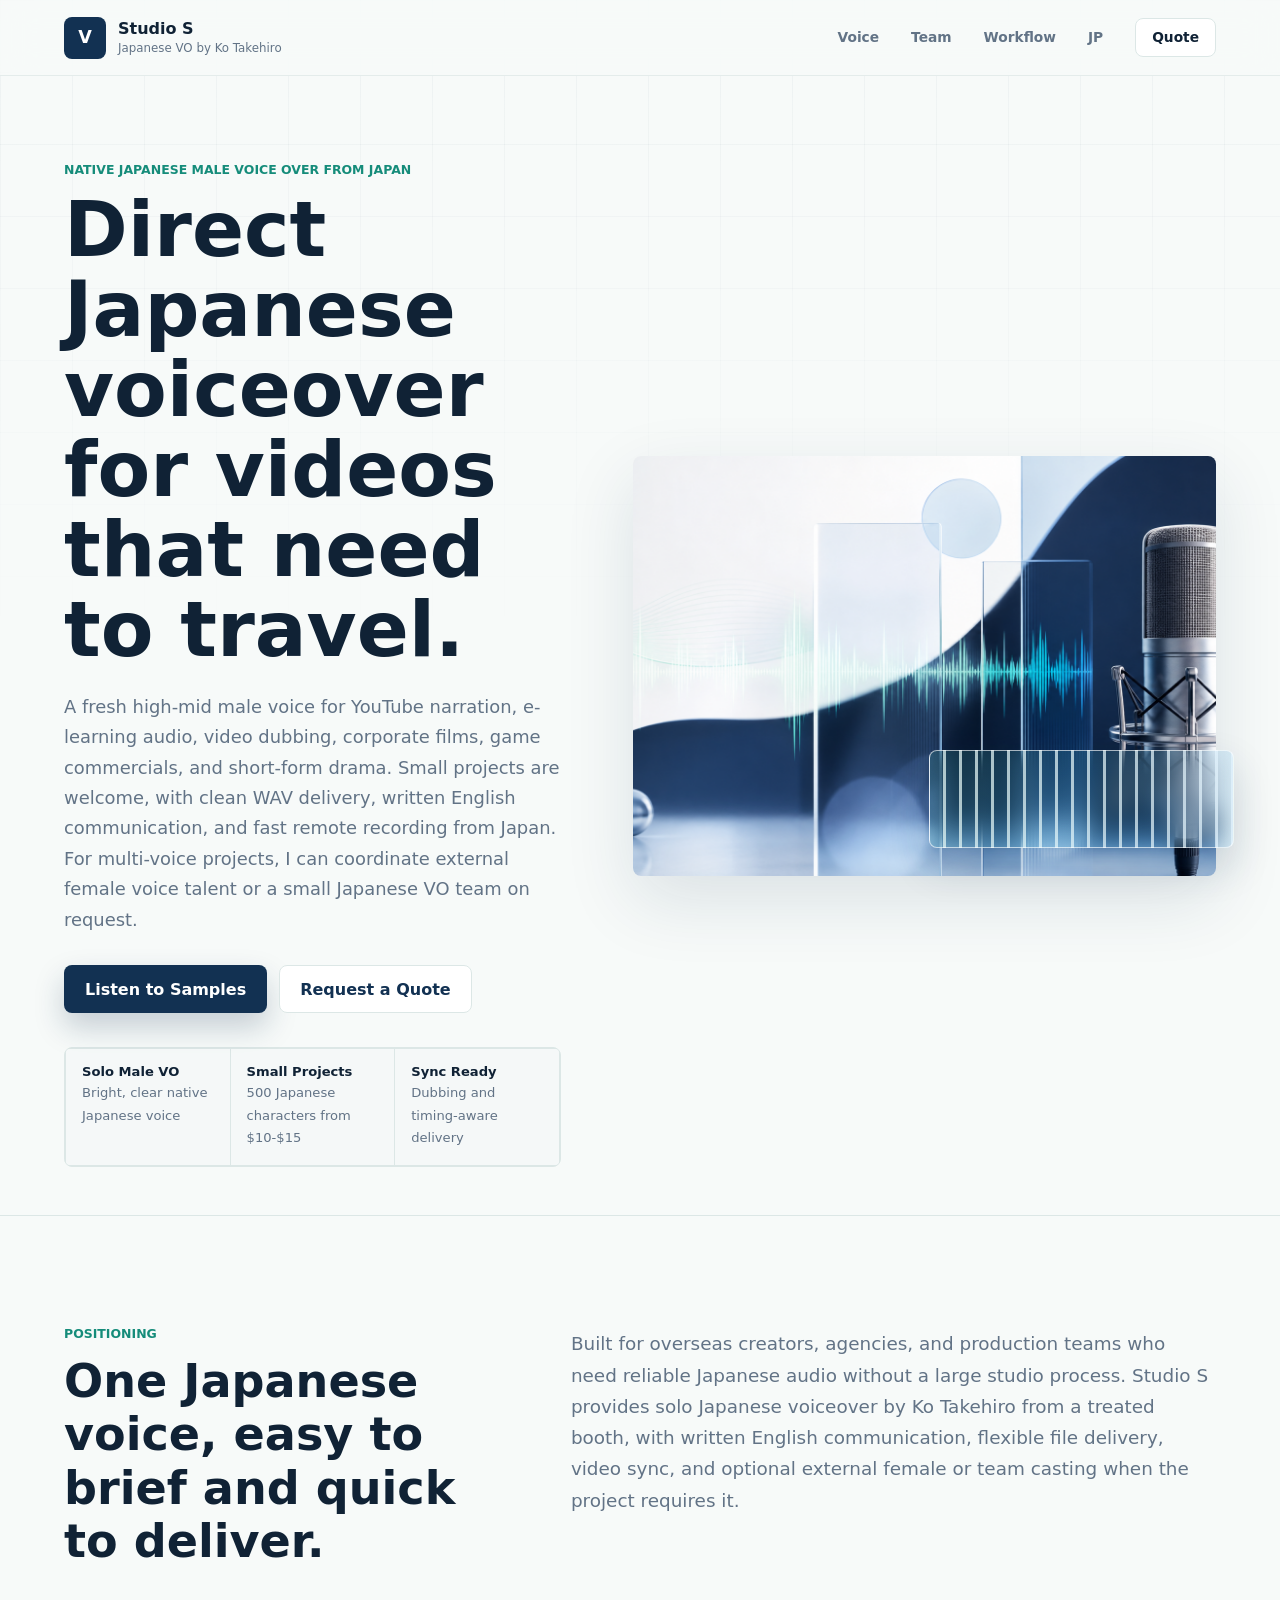
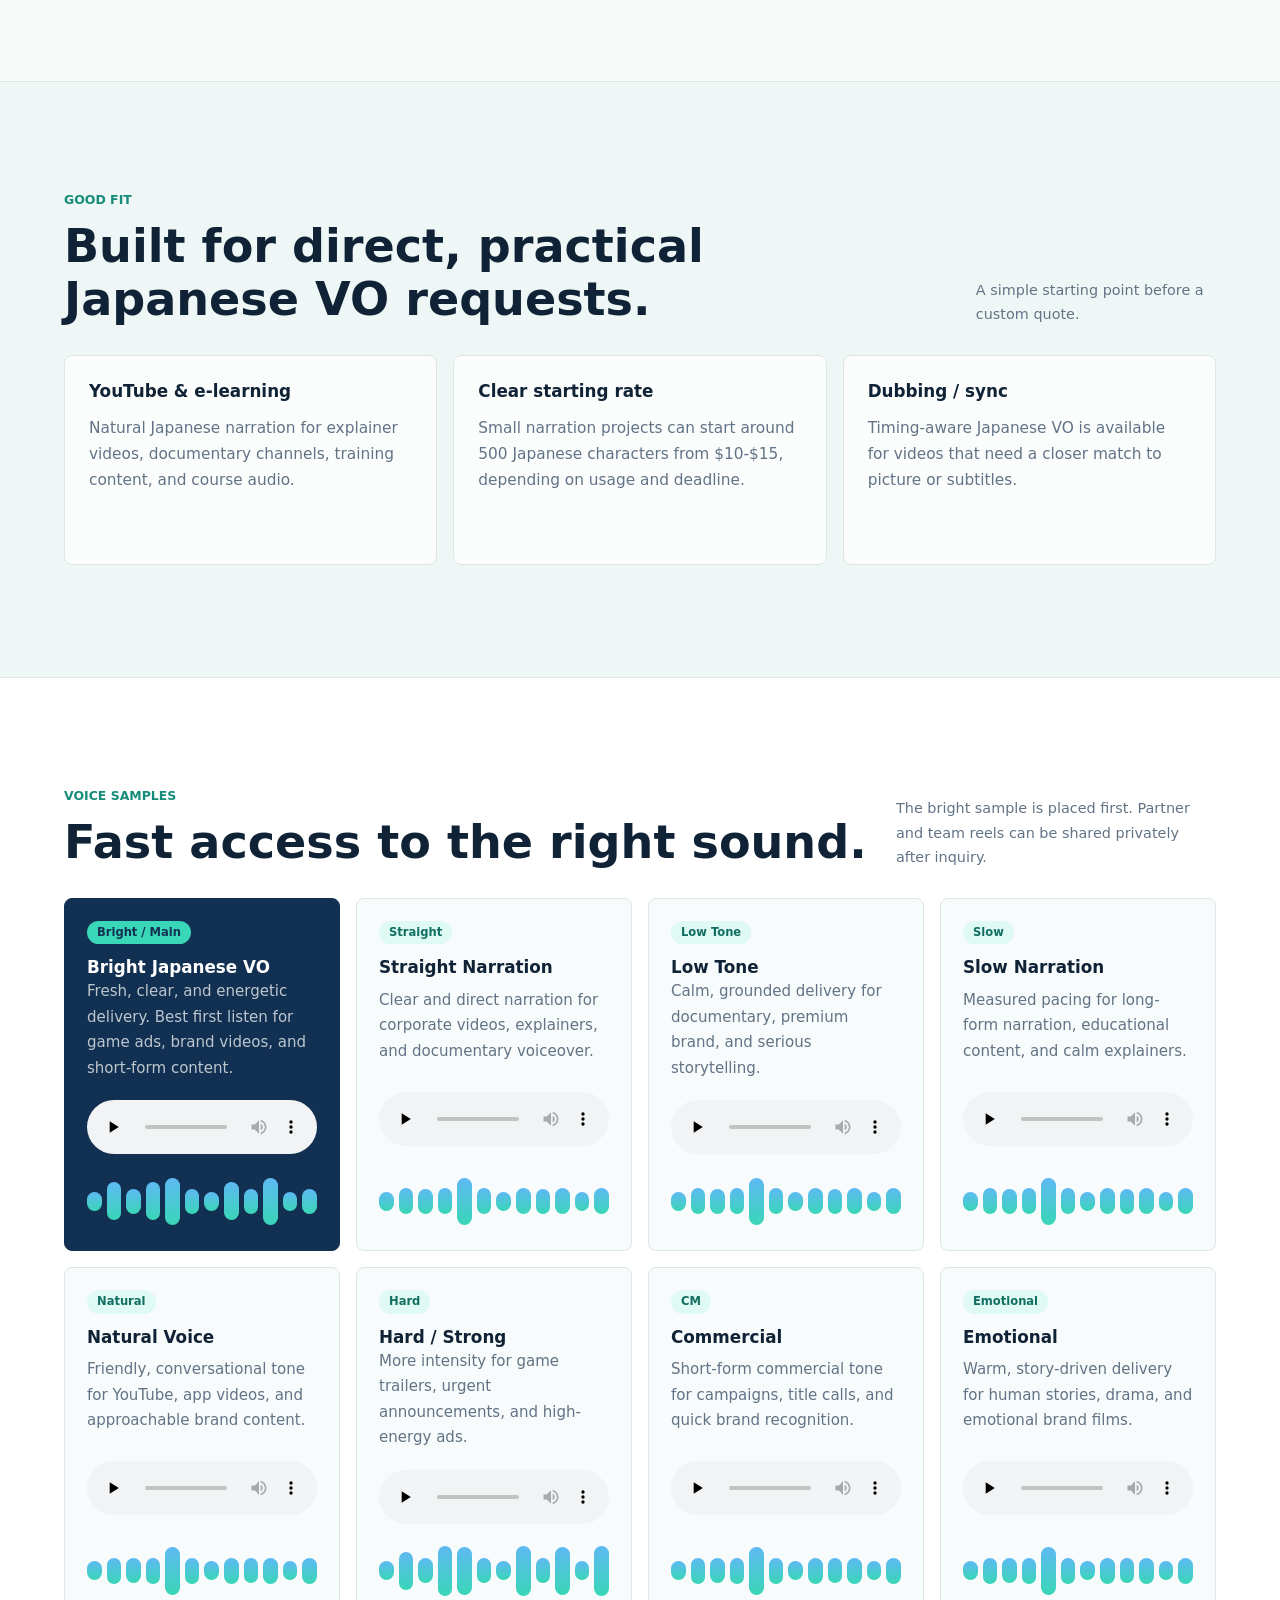
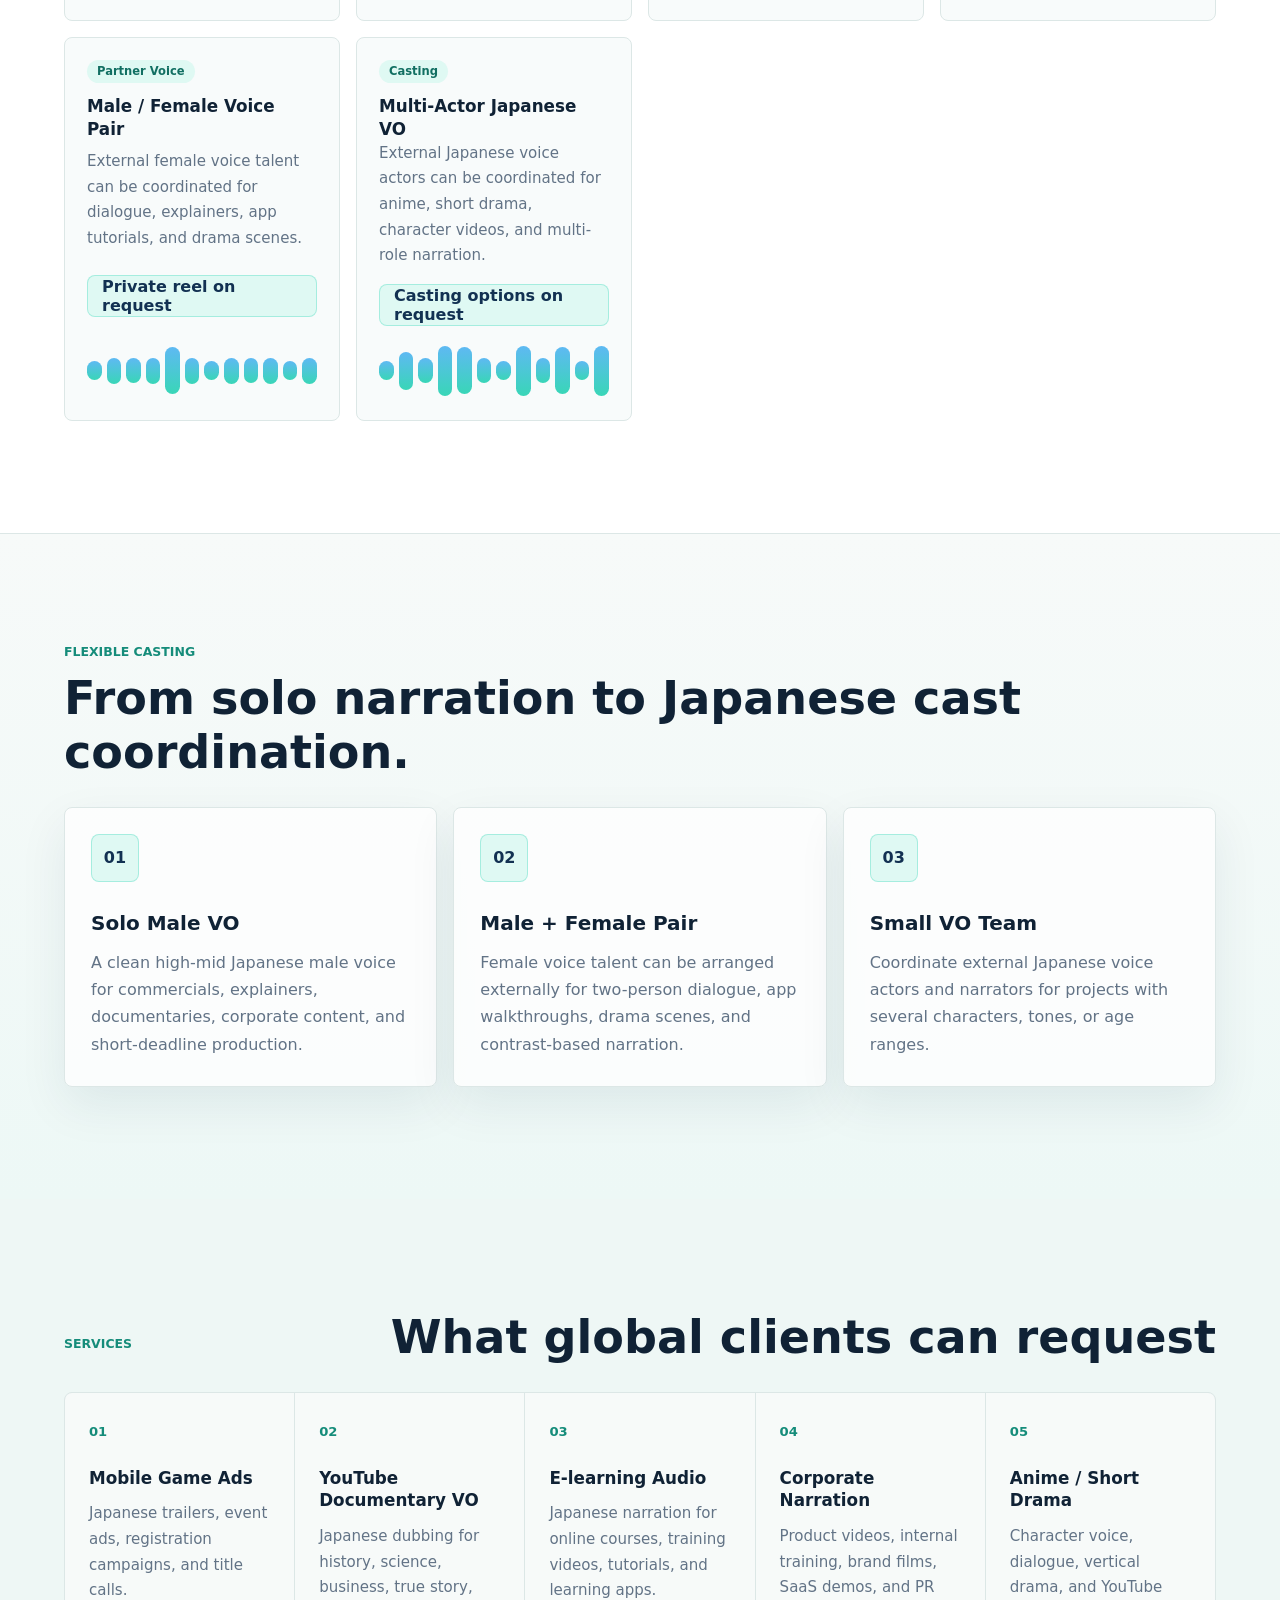
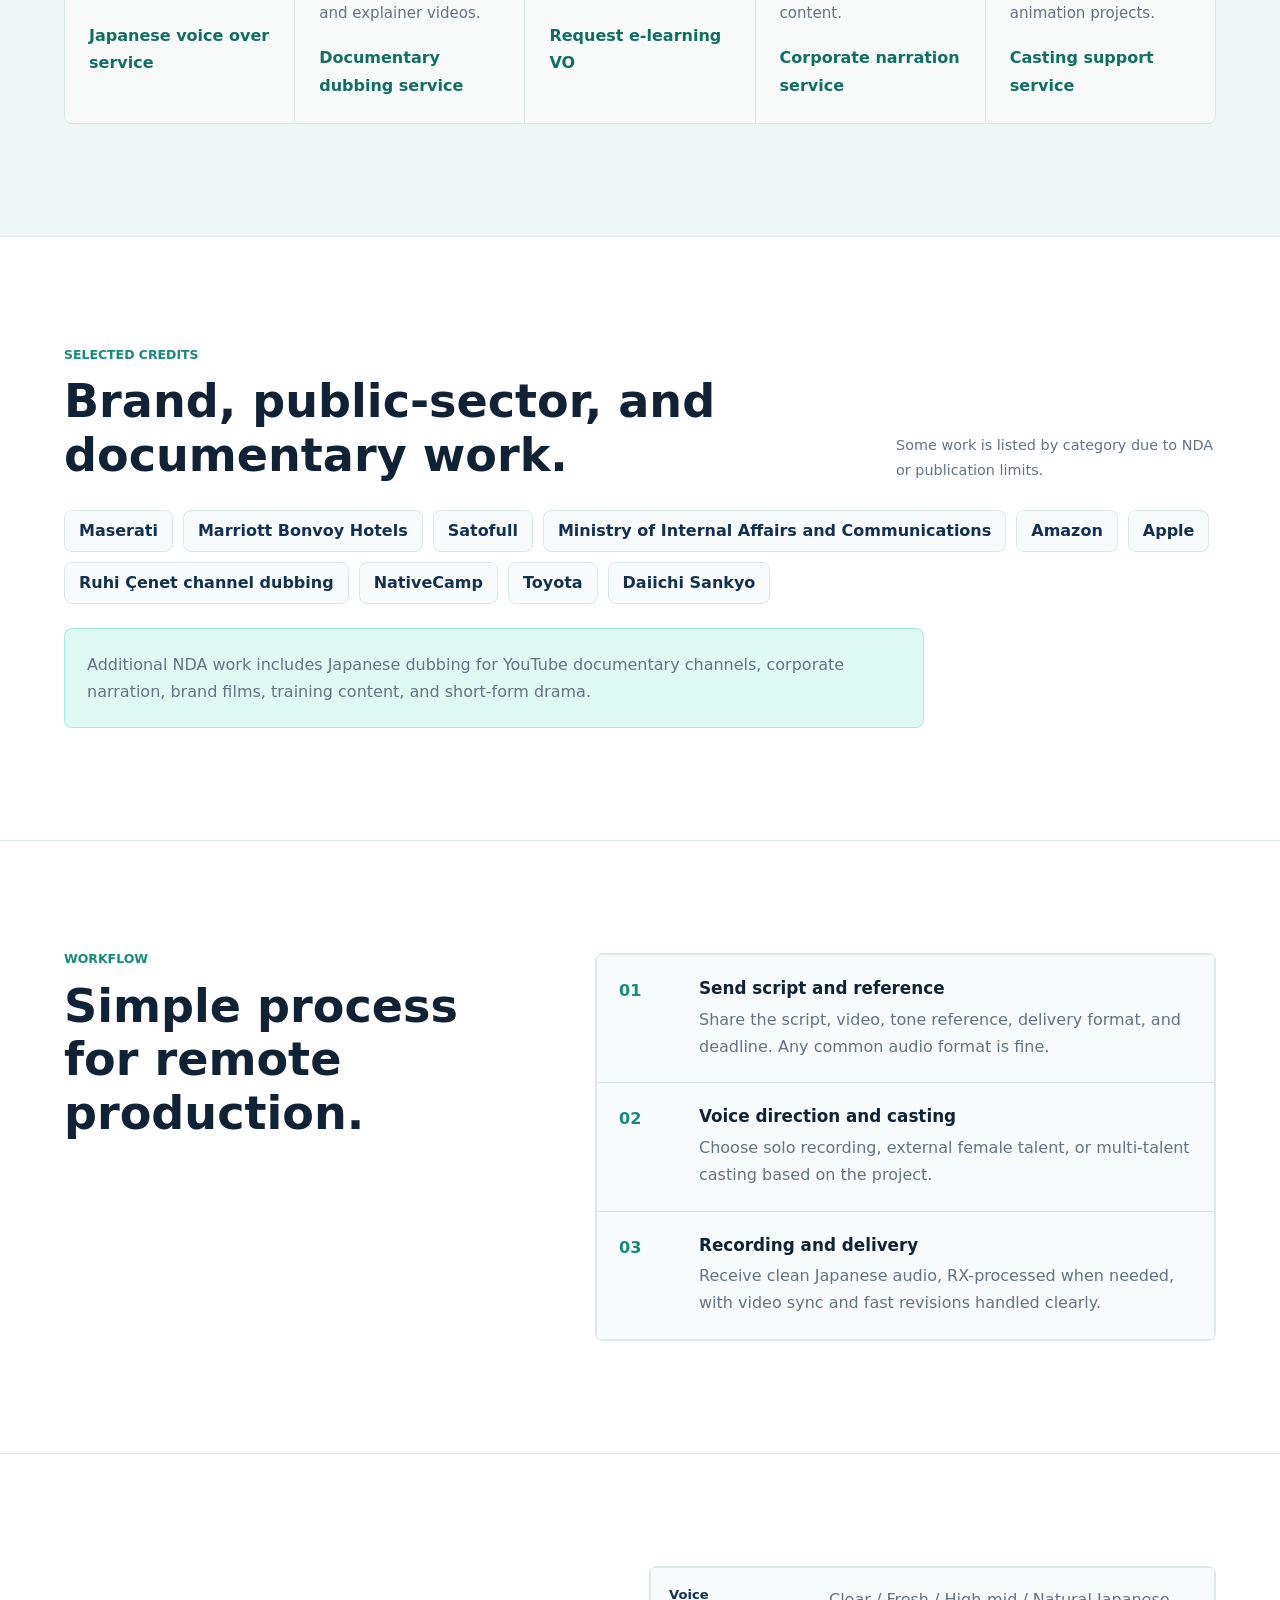
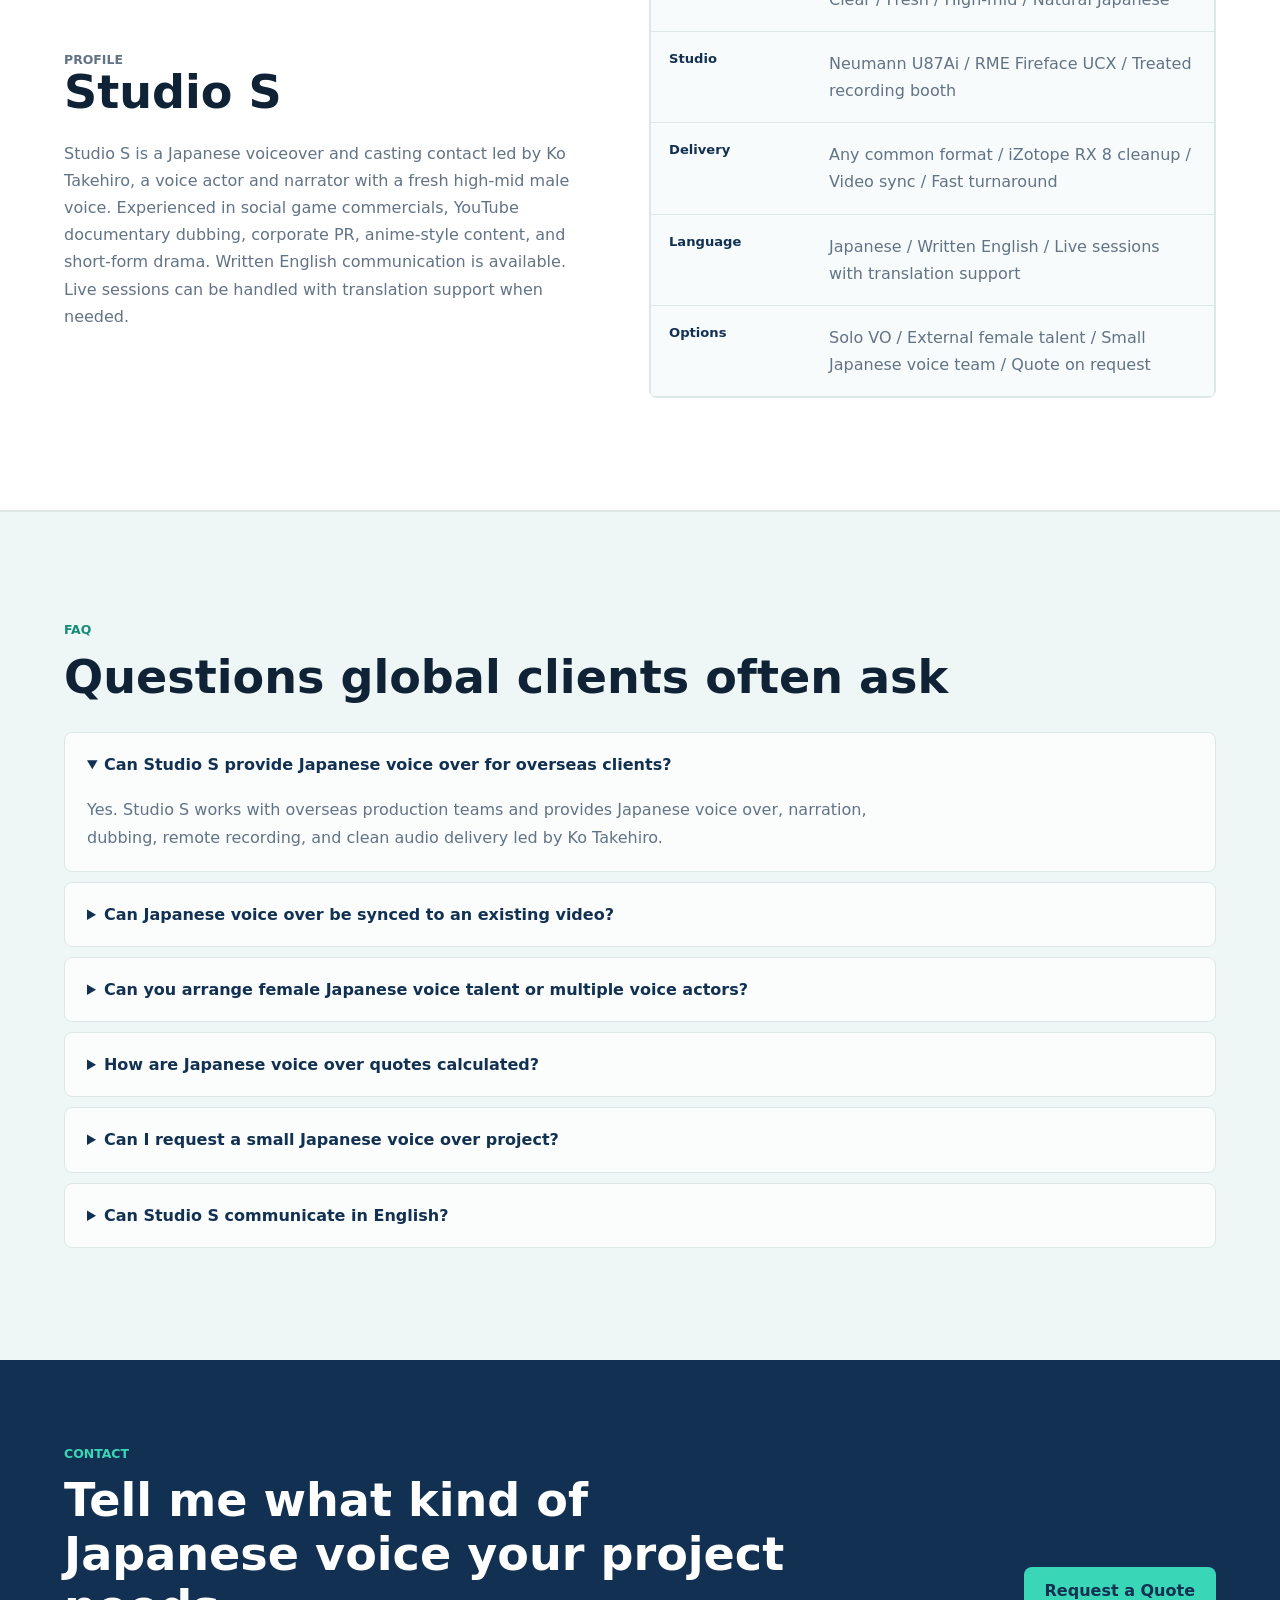
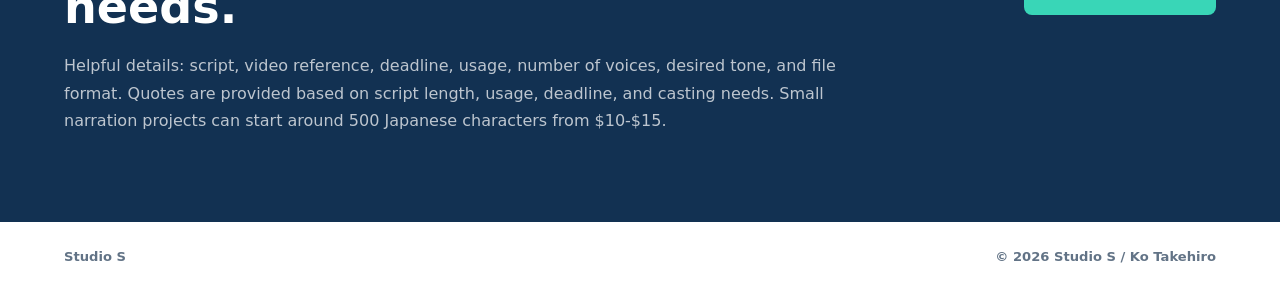
==== commit 55b6ce2e: "Update site URLs for custom domain" ====
--- a/index.html
+++ b/index.html
@@ -9,17 +9,17 @@
       name="description"
       content="Native Japanese male voice over from Japan by Ko Takehiro. YouTube narration, e-learning audio, dubbing, video sync, clean WAV delivery, and small projects welcome."
     />
-    <link rel="canonical" href="https://petisuke.github.io/Studio-S/" />
+    <link rel="canonical" href="https://studio-s-voice.com/" />
     <link rel="icon" href="assets/favicon.svg" type="image/svg+xml" />
-    <link rel="alternate" hreflang="en" href="https://petisuke.github.io/Studio-S/" />
-    <link rel="alternate" hreflang="ja" href="https://petisuke.github.io/Studio-S/ja.html" />
-    <link rel="alternate" hreflang="x-default" href="https://petisuke.github.io/Studio-S/" />
+    <link rel="alternate" hreflang="en" href="https://studio-s-voice.com/" />
+    <link rel="alternate" hreflang="ja" href="https://studio-s-voice.com/ja.html" />
+    <link rel="alternate" hreflang="x-default" href="https://studio-s-voice.com/" />
     <meta property="og:type" content="website" />
     <meta property="og:site_name" content="Studio S" />
     <meta property="og:title" content="Studio S | Japanese Voice Over, Narration & Dubbing" />
     <meta property="og:description" content="Native Japanese male voice over from Japan for YouTube, e-learning, dubbing, corporate narration, video sync, and small remote projects." />
-    <meta property="og:url" content="https://petisuke.github.io/Studio-S/" />
-    <meta property="og:image" content="https://petisuke.github.io/Studio-S/assets/hero-voice.png" />
+    <meta property="og:url" content="https://studio-s-voice.com/" />
+    <meta property="og:image" content="https://studio-s-voice.com/assets/hero-voice.png" />
     <meta name="twitter:card" content="summary_large_image" />
     <script type="application/ld+json">
       {
@@ -27,21 +27,21 @@
         "@graph": [
           {
             "@type": "WebSite",
-            "@id": "https://petisuke.github.io/Studio-S/#website",
+            "@id": "https://studio-s-voice.com/#website",
             "name": "Studio S",
             "alternateName": "Studio S Japanese Voice Over",
-            "url": "https://petisuke.github.io/Studio-S/",
+            "url": "https://studio-s-voice.com/",
             "publisher": {
-              "@id": "https://petisuke.github.io/Studio-S/#organization"
+              "@id": "https://studio-s-voice.com/#organization"
             },
             "inLanguage": "en"
           },
           {
             "@type": "Organization",
-            "@id": "https://petisuke.github.io/Studio-S/#organization",
+            "@id": "https://studio-s-voice.com/#organization",
             "name": "Studio S",
-            "url": "https://petisuke.github.io/Studio-S/",
-            "image": "https://petisuke.github.io/Studio-S/assets/hero-voice.png",
+            "url": "https://studio-s-voice.com/",
+            "image": "https://studio-s-voice.com/assets/hero-voice.png",
             "founder": {
               "@type": "Person",
               "name": "Ko Takehiro",
@@ -52,10 +52,10 @@
           },
           {
             "@type": "Service",
-            "@id": "https://petisuke.github.io/Studio-S/#service",
+            "@id": "https://studio-s-voice.com/#service",
             "name": "Native Japanese male voice over, narration, dubbing, and casting support",
             "provider": {
-              "@id": "https://petisuke.github.io/Studio-S/#organization"
+              "@id": "https://studio-s-voice.com/#organization"
             },
             "serviceType": [
               "Japanese voice over",
@@ -69,12 +69,12 @@
             "areaServed": "Worldwide",
             "availableChannel": {
               "@type": "ServiceChannel",
-              "serviceUrl": "https://petisuke.github.io/Studio-S/quote-form.html"
+              "serviceUrl": "https://studio-s-voice.com/quote-form.html"
             }
           },
           {
             "@type": "FAQPage",
-            "@id": "https://petisuke.github.io/Studio-S/#faq",
+            "@id": "https://studio-s-voice.com/#faq",
             "mainEntity": [
               {
                 "@type": "Question",
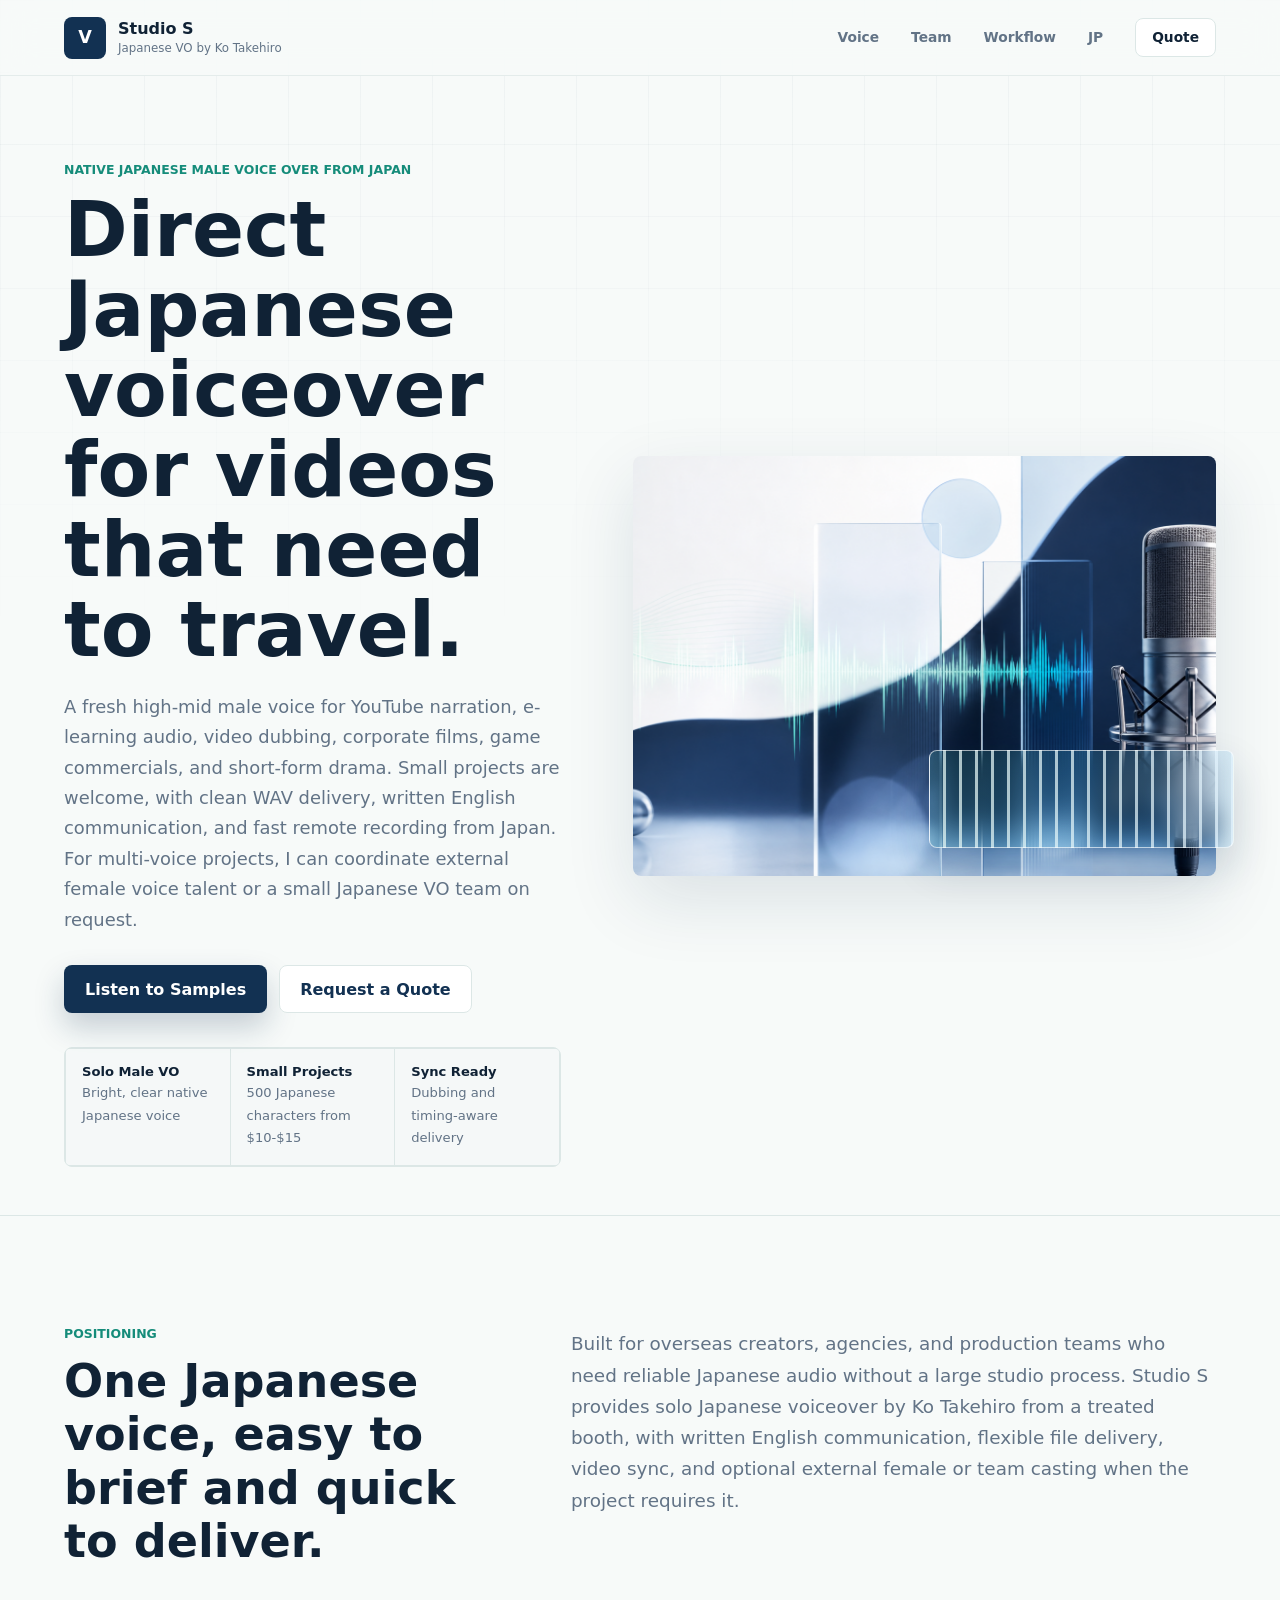
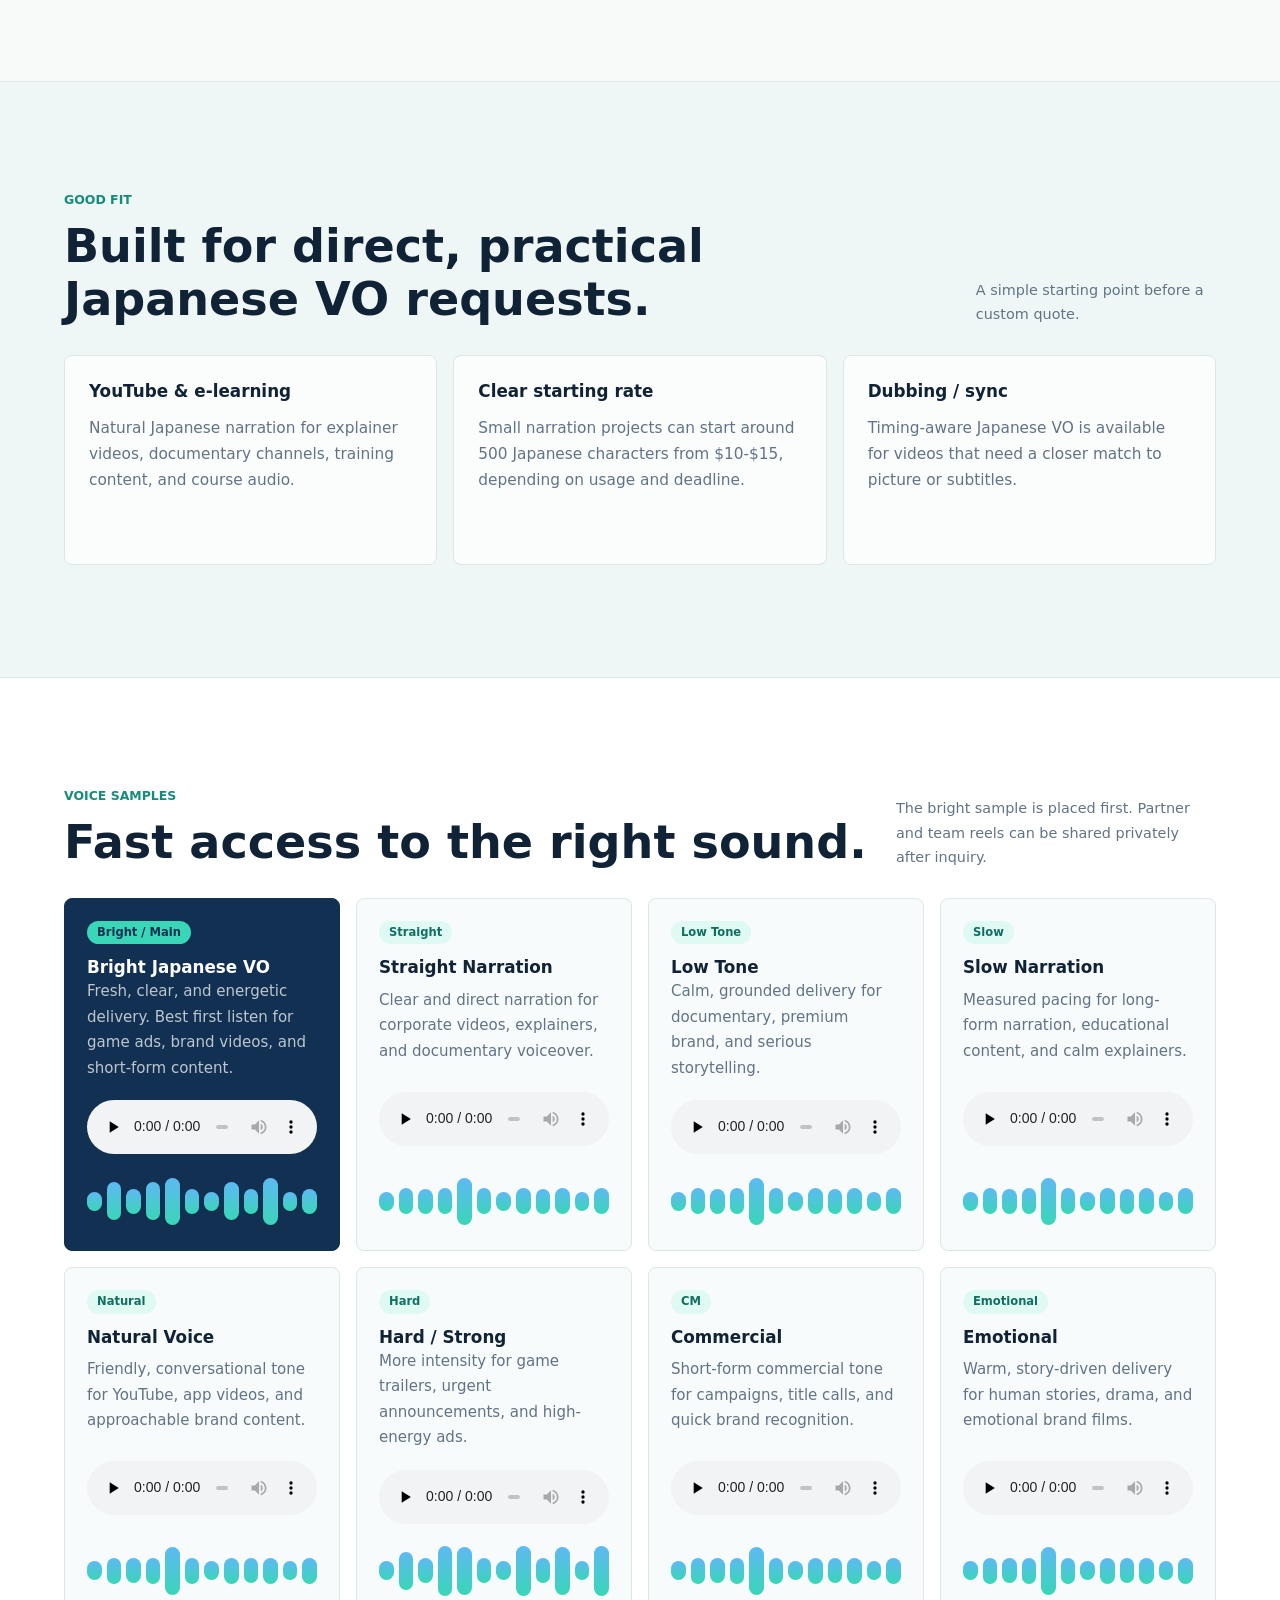
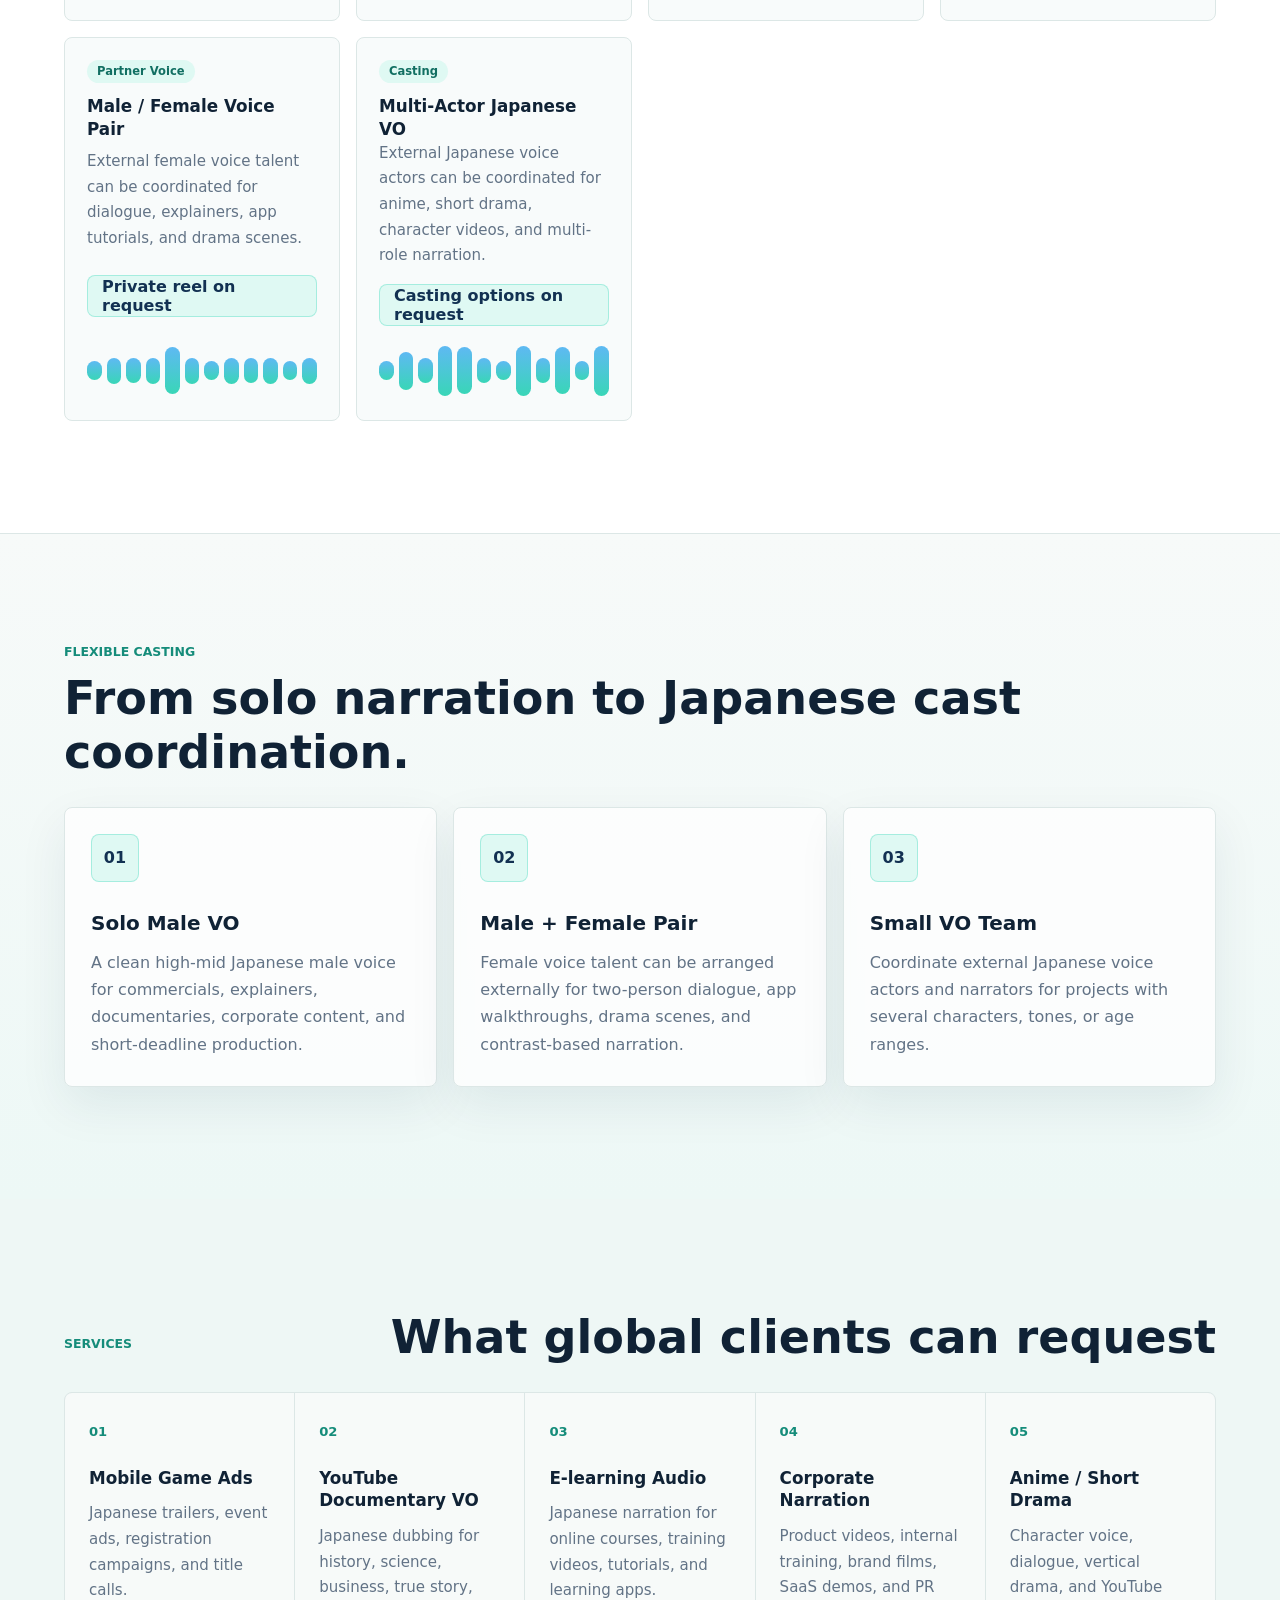
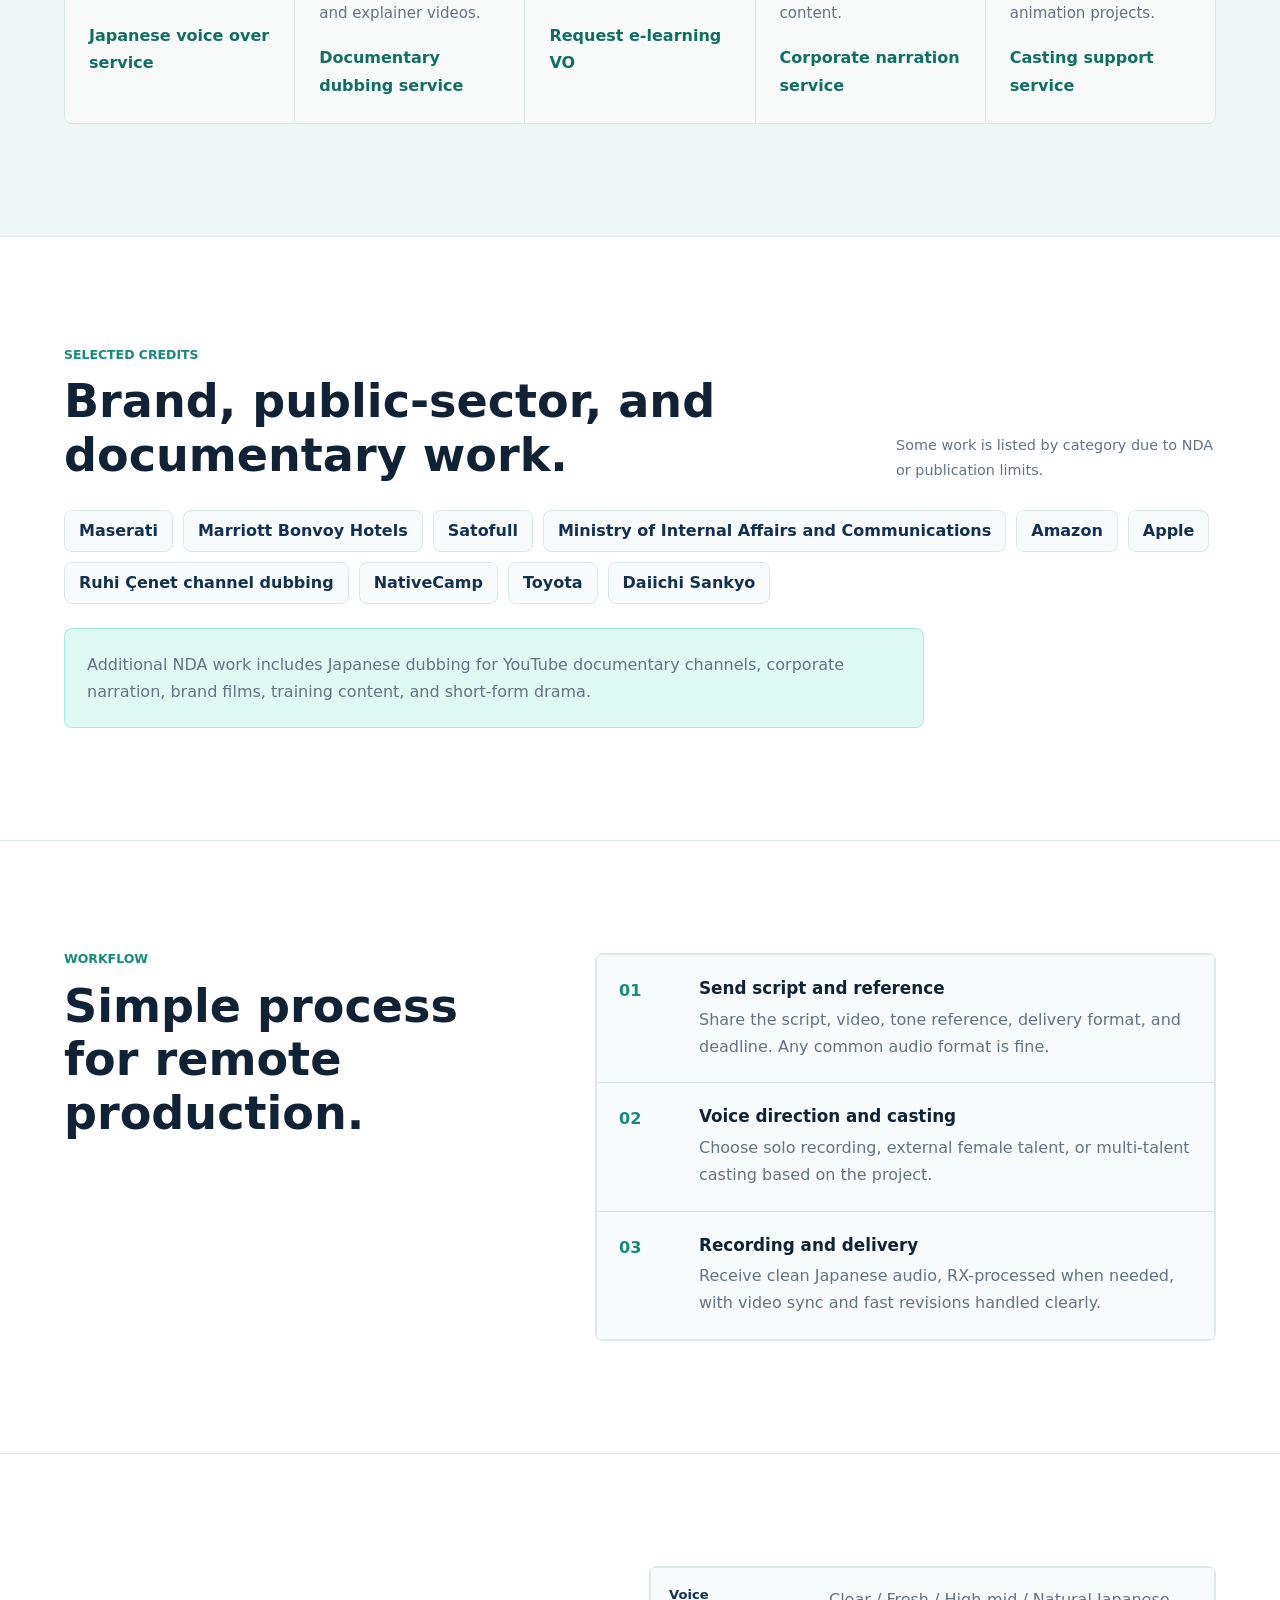
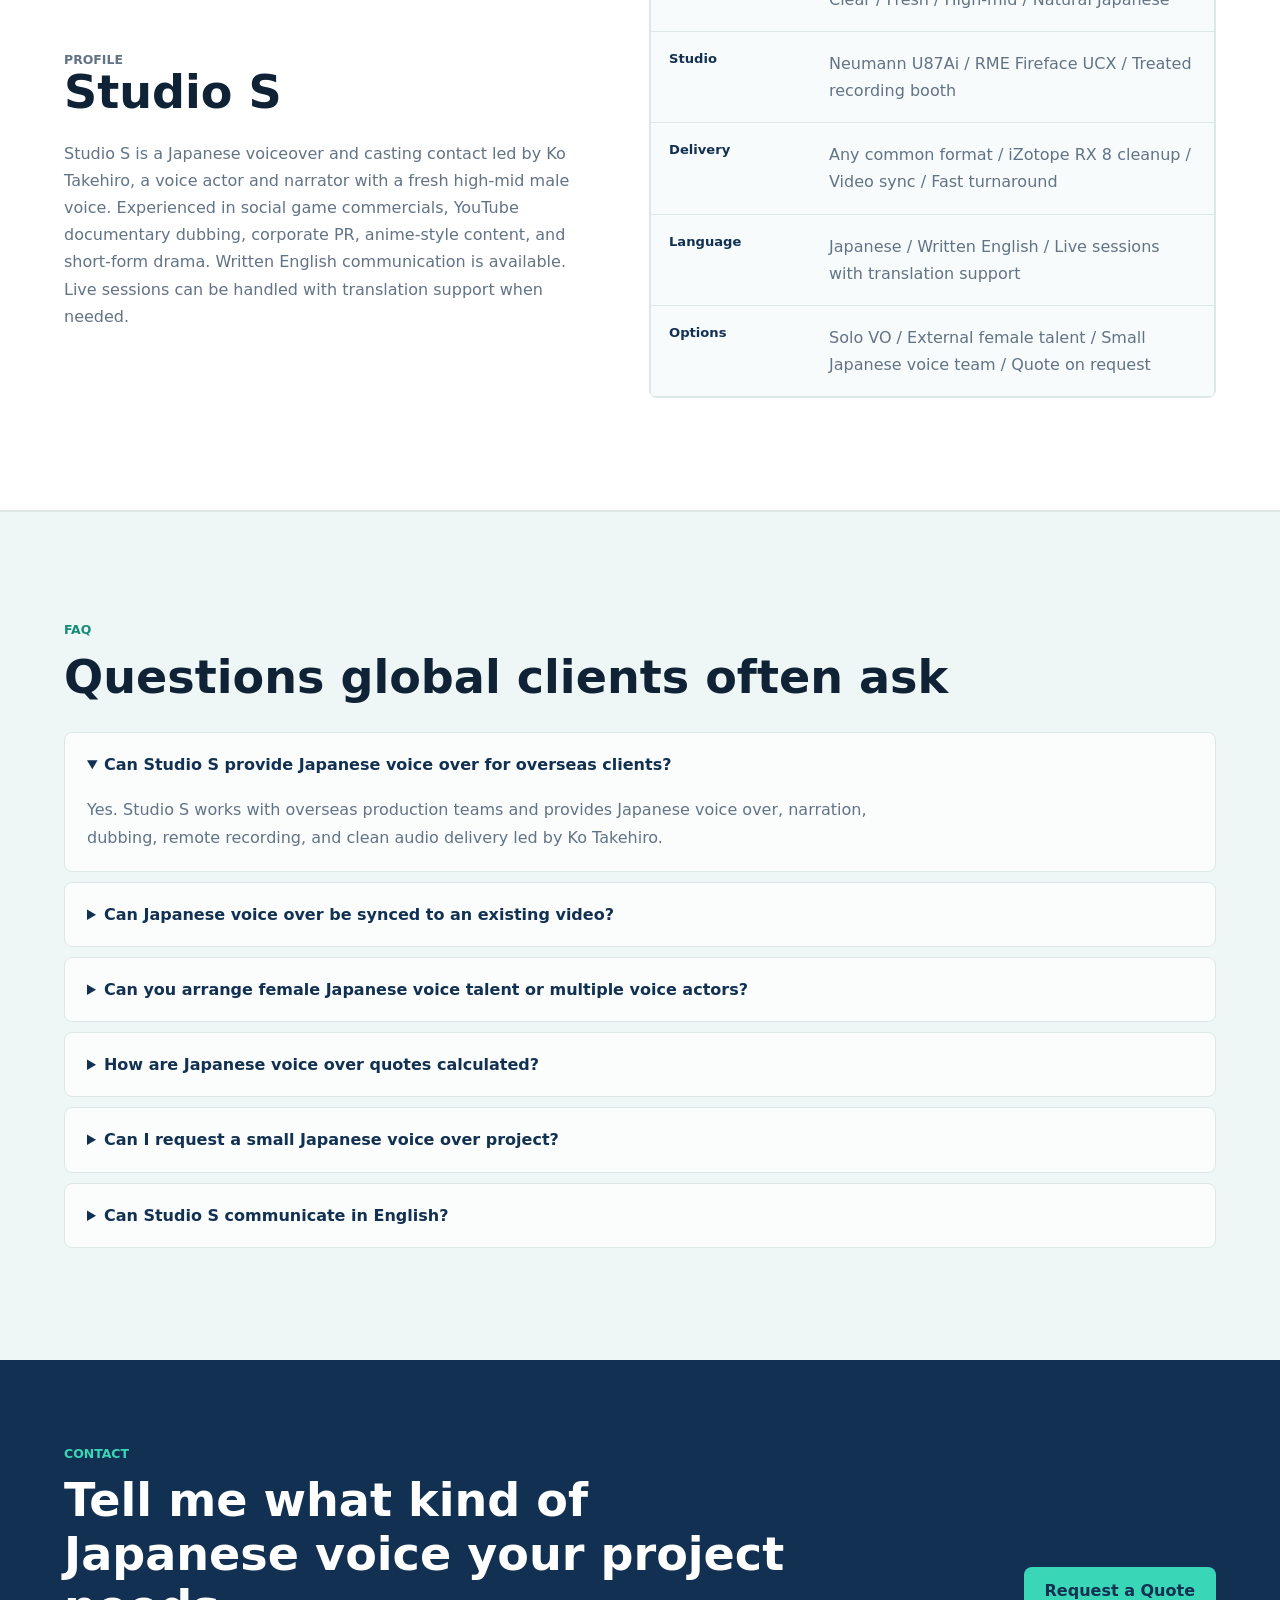
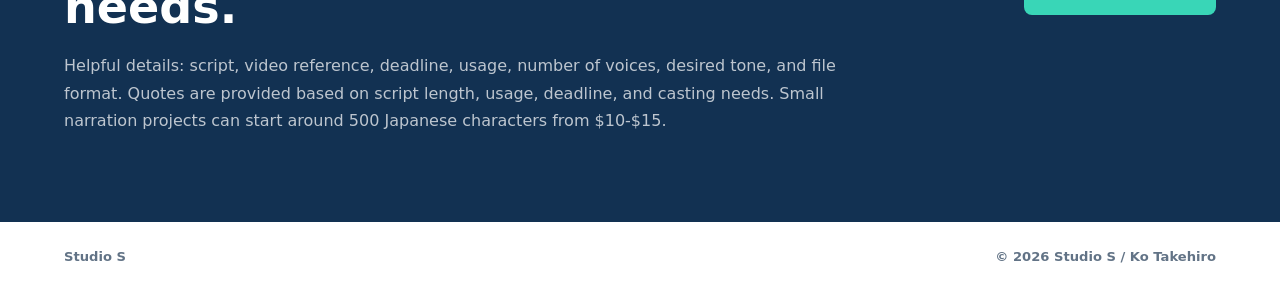
==== commit 021de4ad: "Redirect old GitHub Pages URLs to custom domain" ====
--- a/index.html
+++ b/index.html
@@ -1,6 +1,12 @@
 <!doctype html>
 <html lang="en">
   <head>
+    <script id="legacy-domain-redirect">
+      if (location.hostname === "petisuke.github.io") {
+        const newPath = location.pathname.replace(/^\/Studio-S/, "") || "/";
+        location.replace("https://studio-s-voice.com" + newPath + location.search + location.hash);
+      }
+    </script>
     <meta charset="utf-8" />
     <meta name="viewport" content="width=device-width, initial-scale=1" />
     <meta name="google-site-verification" content="RTM8Fk4kIv88d6Tzj_QJzhXH6kgr6m_rOpf1w_9rH7w" />
